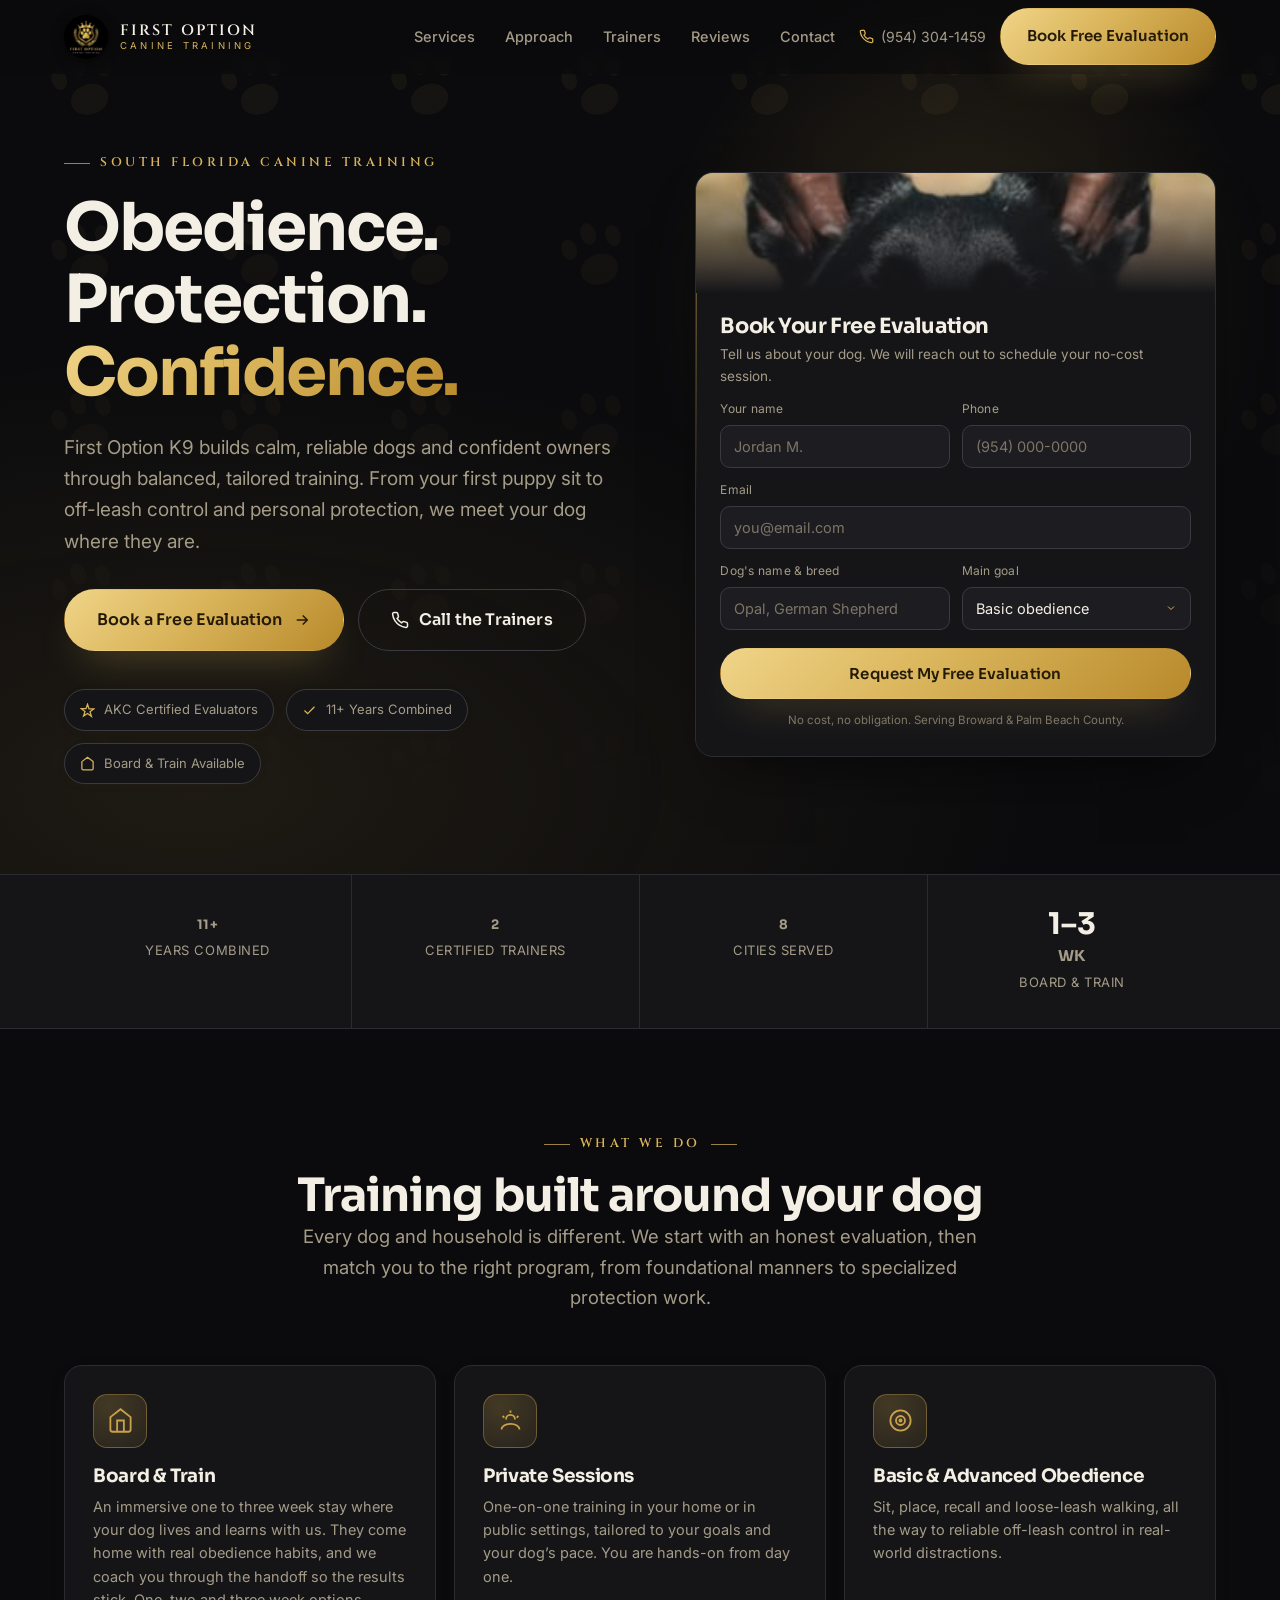
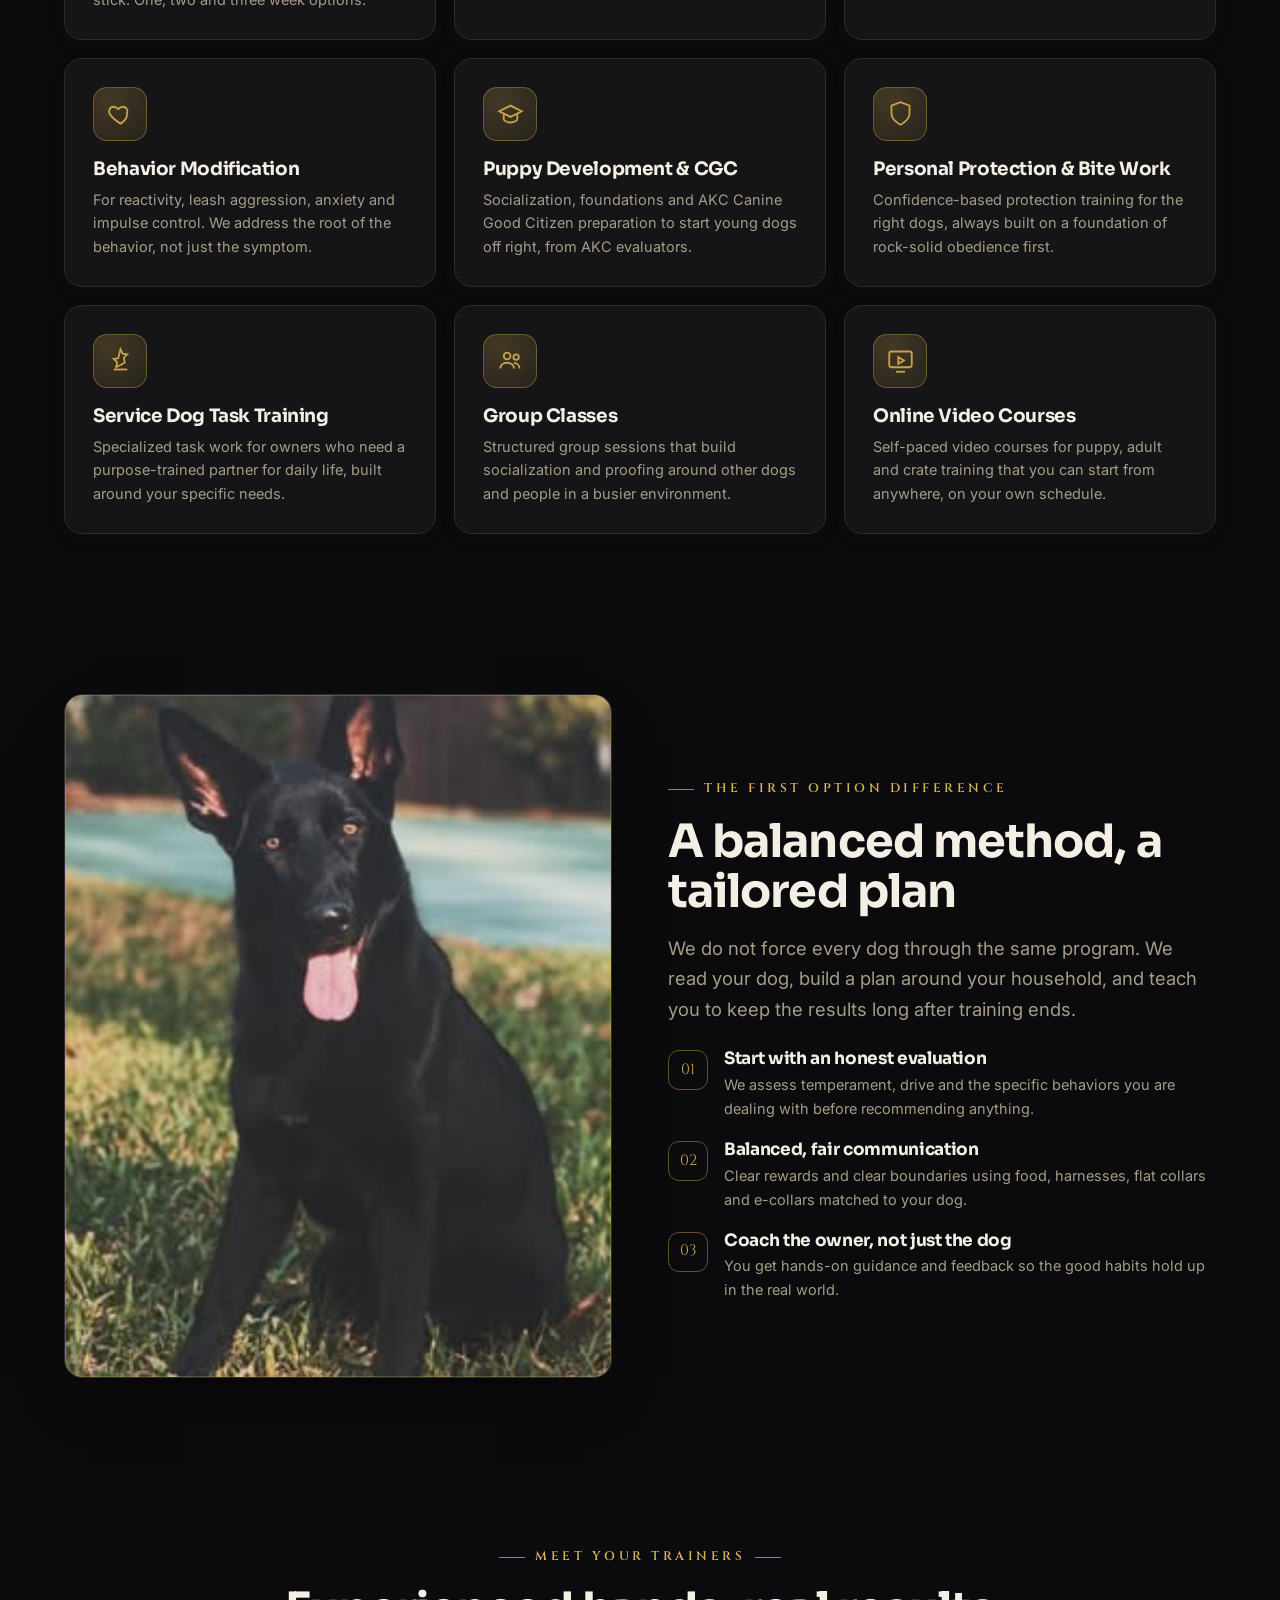
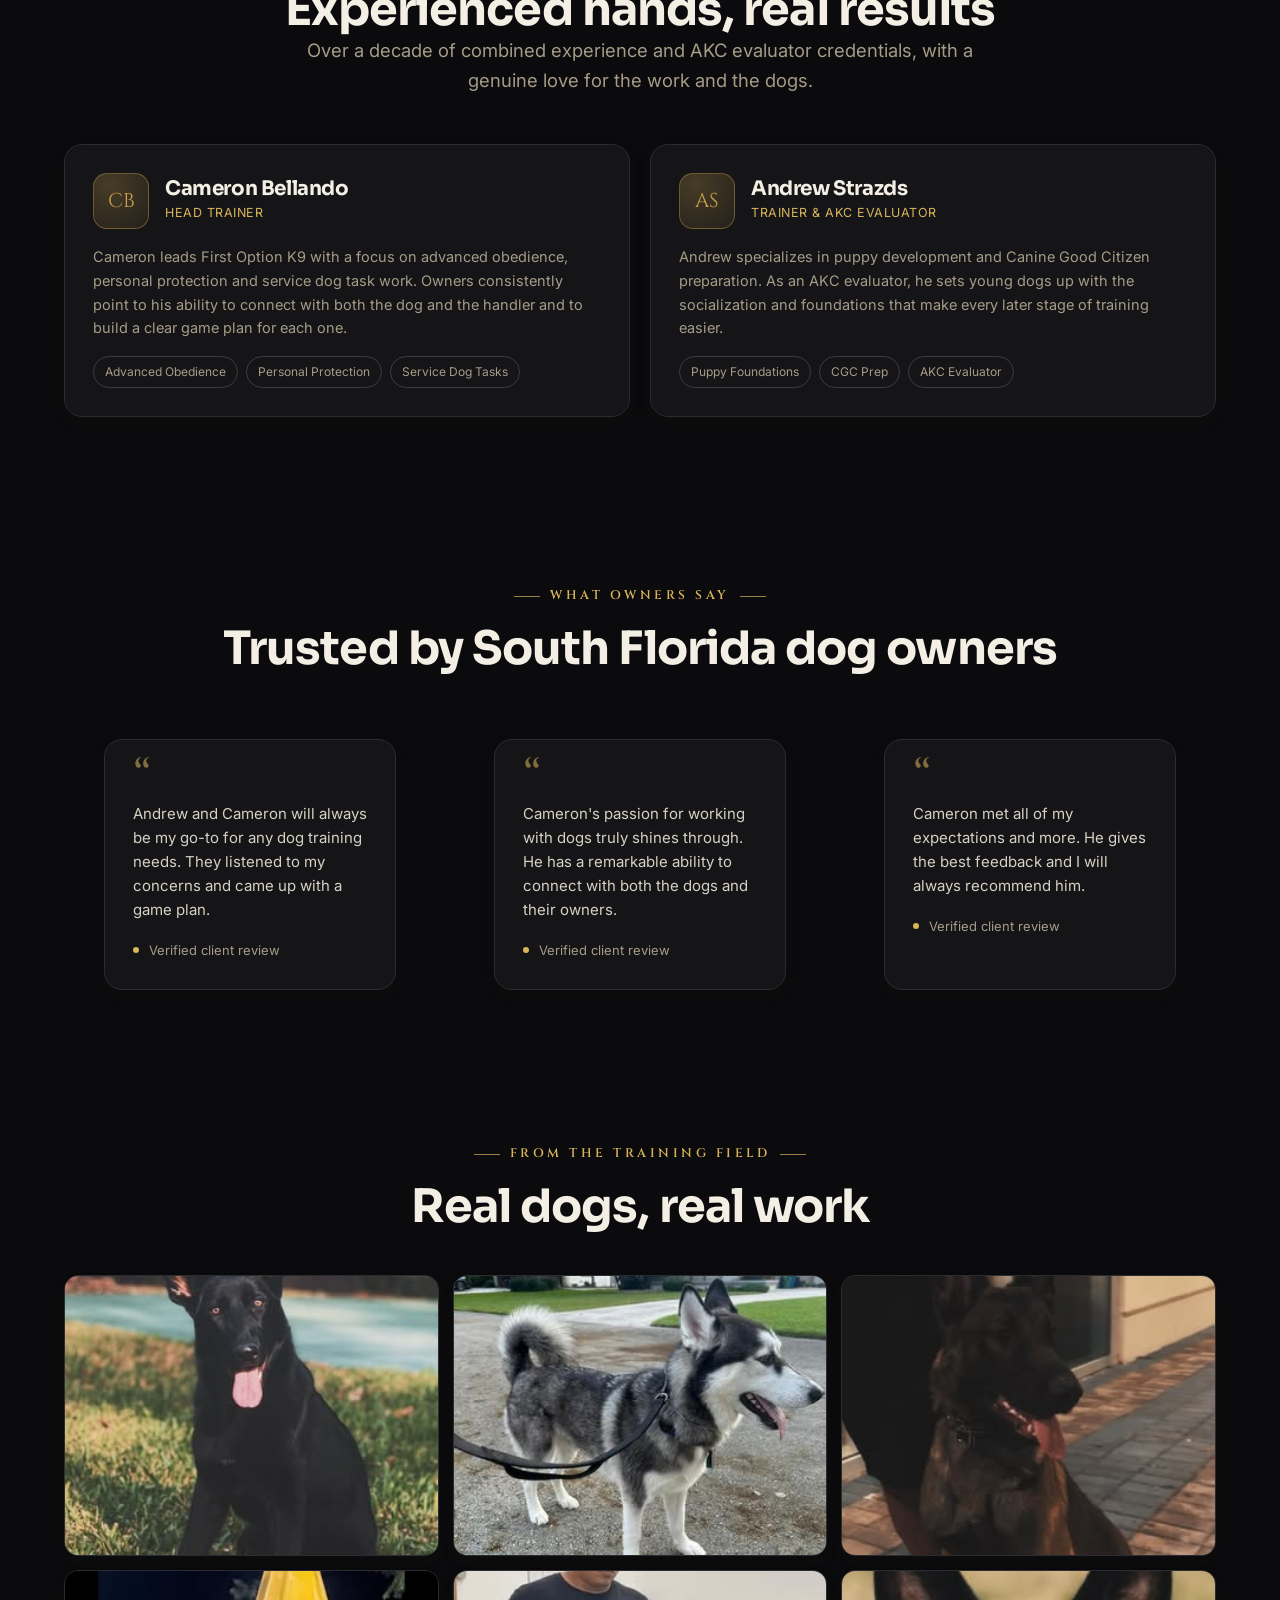
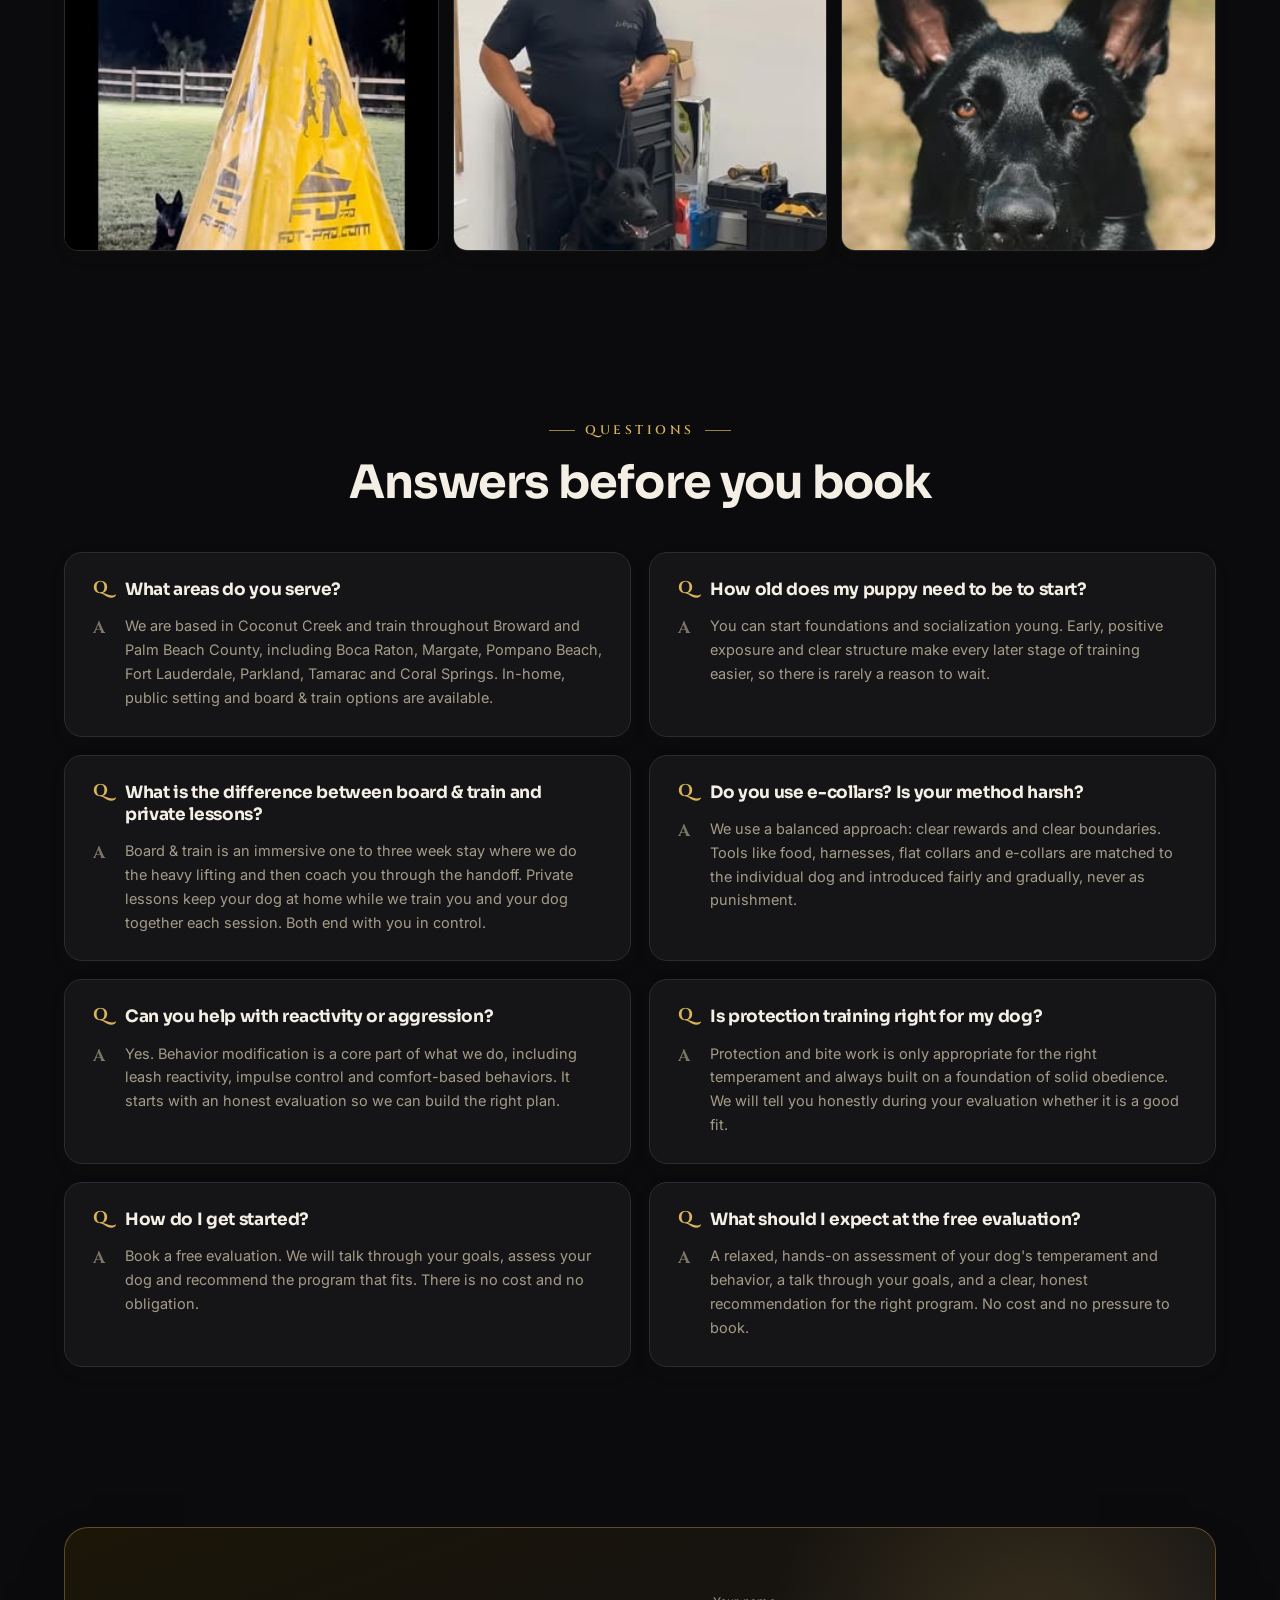
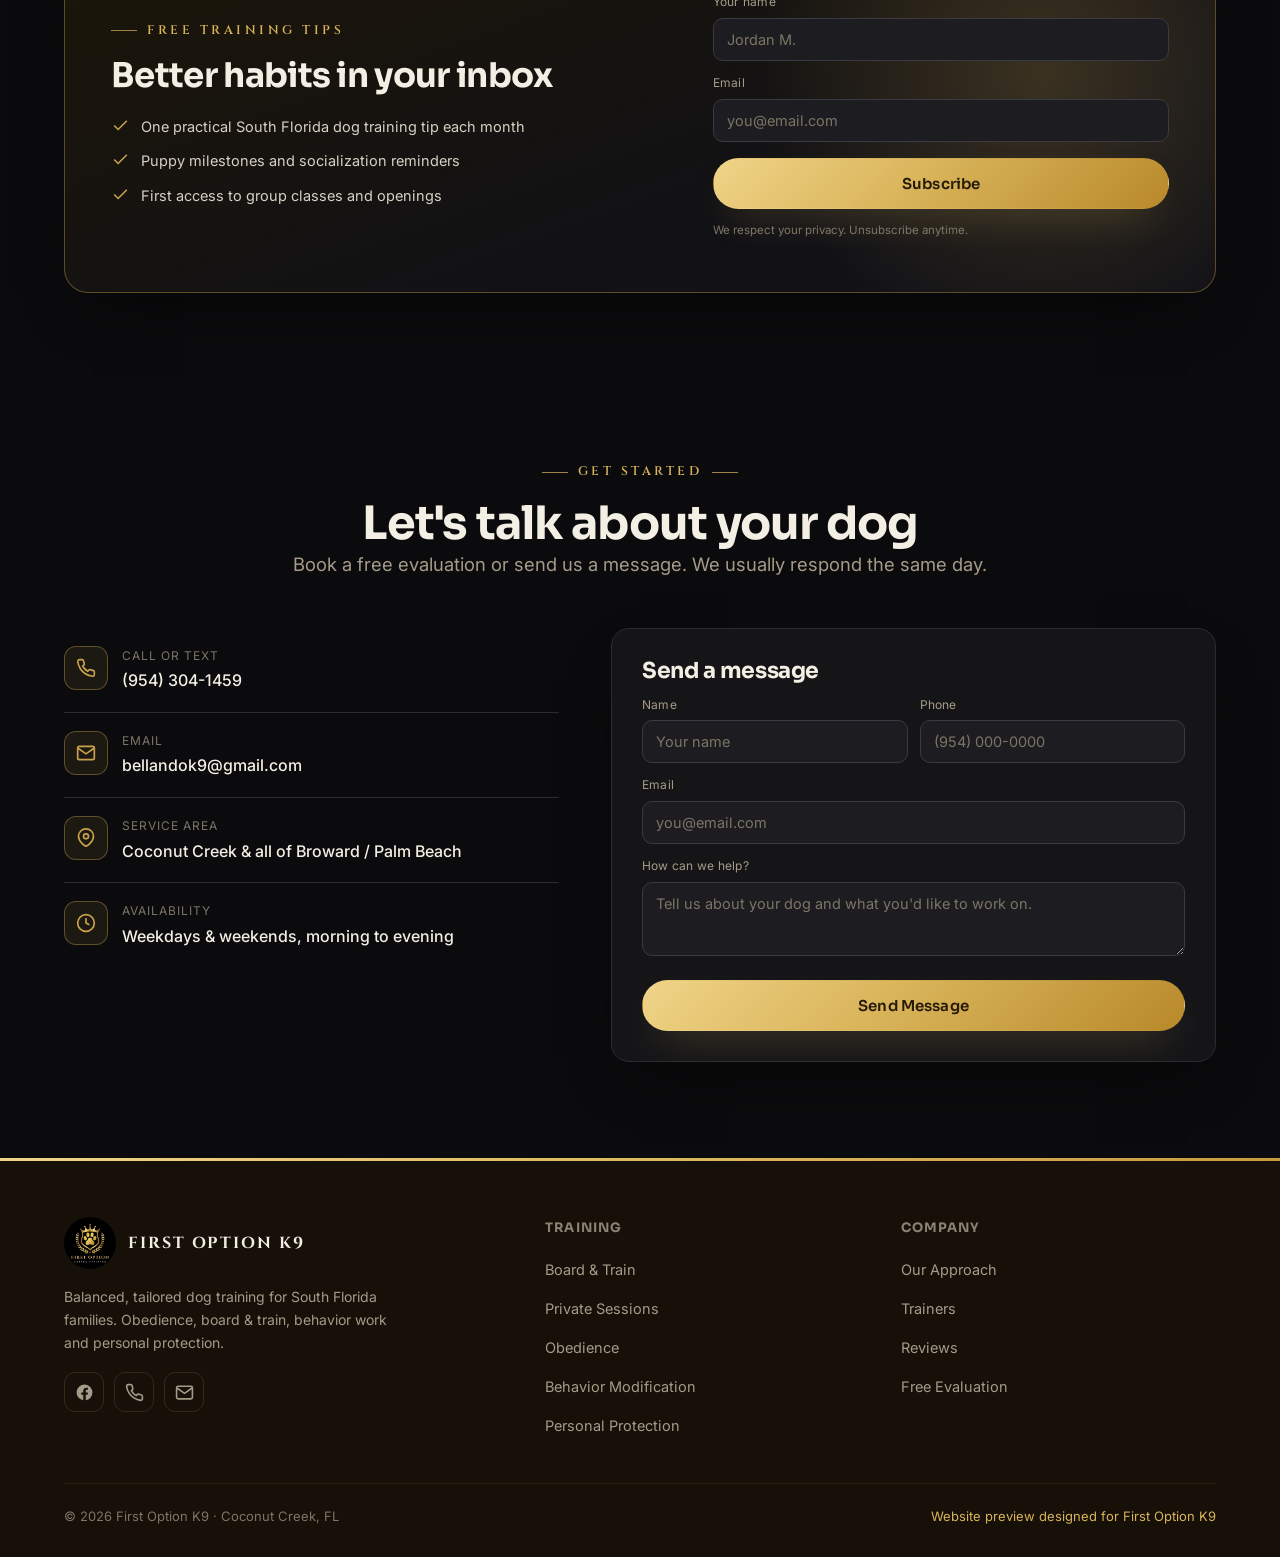
==== index.html @ 51e772f7 "Initial commit" ====
<!doctype html>
<html lang="en">
<head>
<meta charset="utf-8">
<meta name="viewport" content="width=device-width, initial-scale=1">
<meta name="robots" content="noindex, nofollow">
<title>First Option K9 | Dog Training in South Florida | Obedience, Protection & Board & Train</title>
<meta name="description" content="First Option K9 is a South Florida dog training company offering obedience, board & train, puppy development, behavior modification and personal protection. Serving Broward & Palm Beach. Book a free evaluation.">
<link rel="icon" href="images/logo.jpg">
<link rel="apple-touch-icon" href="images/logo.jpg">
<meta property="og:type" content="website">
<meta property="og:title" content="First Option K9 | Your Website, Rebuilt for Growth">
<meta property="og:description" content="A redesign preview for First Option K9: obedience, protection & board & train in South Florida.">
<meta property="og:image" content="https://jamari38442.github.io/preview-f7a147f1/images/logo.jpg">
<meta property="og:url" content="https://jamari38442.github.io/preview-f7a147f1/">
<meta name="twitter:card" content="summary_large_image">
<link rel="preconnect" href="https://fonts.googleapis.com">
<link rel="preconnect" href="https://fonts.gstatic.com" crossorigin>
<link href="https://fonts.googleapis.com/css2?family=Cinzel:wght@500;600;700&family=Sora:wght@400;500;600;700&family=Inter:wght@400;500;600&display=swap" rel="stylesheet">
<link rel="stylesheet" href="styles.css">
</head>
<body>

<!-- ================= NAV ================= -->
<nav class="nav">
  <div class="nav__inner">
    <a href="index.html" class="nav-logo" aria-label="First Option K9 home">
      <img src="images/logo.jpg" alt="First Option K9 logo">
      <span class="wm"><b>FIRST OPTION</b><span>Canine Training</span></span>
    </a>
    <div class="nav-links">
      <a href="#services">Services</a>
      <a href="#approach">Approach</a>
      <a href="#trainers">Trainers</a>
      <a href="#reviews">Reviews</a>
      <a href="#contact">Contact</a>
    </div>
    <div class="nav__cta">
      <a class="nav__phone" href="tel:+19543041459">
        <svg viewBox="0 0 24 24" fill="none" stroke="currentColor" stroke-width="2"><path d="M22 16.92v3a2 2 0 0 1-2.18 2 19.79 19.79 0 0 1-8.63-3.07 19.5 19.5 0 0 1-6-6 19.79 19.79 0 0 1-3.07-8.67A2 2 0 0 1 4.11 2h3a2 2 0 0 1 2 1.72 12.84 12.84 0 0 0 .7 2.81 2 2 0 0 1-.45 2.11L8.09 9.91a16 16 0 0 0 6 6l1.27-1.27a2 2 0 0 1 2.11-.45 12.84 12.84 0 0 0 2.81.7A2 2 0 0 1 22 16.92z"/></svg>
        (954) 304-1459
      </a>
      <a href="free-evaluation.html" class="btn btn--gold">Book Free Evaluation</a>
      <button class="hamburger" aria-label="Menu"><span></span></button>
    </div>
  </div>
</nav>
<div class="mobile-menu">
  <a href="#services">Services</a>
  <a href="#approach">Approach</a>
  <a href="#trainers">Trainers</a>
  <a href="#reviews">Reviews</a>
  <a href="#contact">Contact</a>
  <a href="free-evaluation.html" class="btn btn--gold btn--block">Book Free Evaluation</a>
</div>

<!-- ================= HERO ================= -->
<header class="hero">
  <div class="hero__bg"><div class="paw-field"></div></div>
  <div class="wrap hero__inner">
    <div class="hero__copy reveal">
      <span class="eyebrow">South Florida Canine Training</span>
      <h1>Obedience. Protection.<br><span class="gold-text">Confidence.</span></h1>
      <p class="hero__sub">First Option K9 builds calm, reliable dogs and confident owners through balanced, tailored training. From your first puppy sit to off-leash control and personal protection, we meet your dog where they are.</p>
      <div class="hero__cta">
        <a href="free-evaluation.html" class="btn btn--gold btn--lg">Book a Free Evaluation
          <svg viewBox="0 0 24 24" fill="none" stroke="currentColor" stroke-width="2"><path d="M5 12h14M13 6l6 6-6 6"/></svg>
        </a>
        <a href="tel:+19543041459" class="btn btn--ghost btn--lg">
          <svg viewBox="0 0 24 24" fill="none" stroke="currentColor" stroke-width="2"><path d="M22 16.92v3a2 2 0 0 1-2.18 2 19.79 19.79 0 0 1-8.63-3.07 19.5 19.5 0 0 1-6-6 19.79 19.79 0 0 1-3.07-8.67A2 2 0 0 1 4.11 2h3a2 2 0 0 1 2 1.72 12.84 12.84 0 0 0 .7 2.81 2 2 0 0 1-.45 2.11L8.09 9.91a16 16 0 0 0 6 6l1.27-1.27a2 2 0 0 1 2.11-.45 12.84 12.84 0 0 0 2.81.7A2 2 0 0 1 22 16.92z"/></svg>
          Call the Trainers
        </a>
      </div>
      <div class="hero__trust">
        <span class="chip"><svg viewBox="0 0 24 24" fill="none" stroke="currentColor" stroke-width="2"><path d="M12 2l2.4 7.4H22l-6 4.6 2.3 7.4-6.3-4.6L5.7 21l2.3-7.4-6-4.6h7.6z"/></svg>AKC Certified Evaluators</span>
        <span class="chip"><svg viewBox="0 0 24 24" fill="none" stroke="currentColor" stroke-width="2"><path d="M20 6L9 17l-5-5"/></svg>11+ Years Combined</span>
        <span class="chip"><svg viewBox="0 0 24 24" fill="none" stroke="currentColor" stroke-width="2"><path d="M3 9l9-7 9 7v11a2 2 0 0 1-2 2H5a2 2 0 0 1-2-2z"/></svg>Board &amp; Train Available</span>
      </div>
    </div>

    <div class="hero__form reveal">
      <div class="lead-card" data-formwrap>
        <div class="lead-card__media"><img src="images/dog1.jpg" alt="A trained black German Shepherd with First Option K9"></div>
        <div class="lead-card__body">
          <div class="form-fields">
            <h3>Book Your Free Evaluation</h3>
            <p class="muted-sm">Tell us about your dog. We will reach out to schedule your no-cost session.</p>
            <form data-demo>
              <div class="form-row">
                <div class="field"><label>Your name</label><input type="text" required placeholder="Jordan M."></div>
                <div class="field"><label>Phone</label><input type="tel" required placeholder="(954) 000-0000"></div>
              </div>
              <div class="field"><label>Email</label><input type="email" required placeholder="you@email.com"></div>
              <div class="form-row">
                <div class="field"><label>Dog's name &amp; breed</label><input type="text" placeholder="Opal, German Shepherd"></div>
                <div class="field"><label>Main goal</label>
                  <select>
                    <option>Basic obedience</option>
                    <option>Advanced / off-leash</option>
                    <option>Puppy foundations</option>
                    <option>Behavior &amp; reactivity</option>
                    <option>Board &amp; train</option>
                    <option>Personal protection</option>
                    <option>Service dog tasks</option>
                  </select>
                </div>
              </div>
              <button type="submit" class="btn btn--gold btn--block" style="margin-top:18px">Request My Free Evaluation</button>
              <p class="form-note">No cost, no obligation. Serving Broward &amp; Palm Beach County.</p>
            </form>
          </div>
          <div class="form-success">
            <svg viewBox="0 0 24 24" fill="none" stroke="currentColor" stroke-width="2"><path d="M22 11.08V12a10 10 0 1 1-5.93-9.14"/><path d="M22 4L12 14.01l-3-3"/></svg>
            <h3>Request received</h3>
            <p class="muted-sm">Thanks. A First Option K9 trainer will reach out shortly to set up your free evaluation.</p>
          </div>
        </div>
      </div>
    </div>
  </div>
</header>

<!-- ================= STAT BAR ================= -->
<section class="statbar">
  <div class="wrap"><div class="statbar__grid">
    <div class="stat"><b><span data-count="11" data-suffix="+">11+</span></b><span>Years Combined</span></div>
    <div class="stat"><b><span data-count="2">2</span></b><span>Certified Trainers</span></div>
    <div class="stat"><b><span data-count="8">8</span></b><span>Cities Served</span></div>
    <div class="stat"><b>1&ndash;3<span style="font-size:15px"> wk</span></b><span>Board &amp; Train</span></div>
  </div></div>
</section>

<!-- ================= SERVICES ================= -->
<section class="section" id="services">
  <div class="wrap">
    <div class="center reveal">
      <span class="eyebrow eyebrow--center">What We Do</span>
      <h2 class="h-section">Training built around your dog</h2>
      <p class="lead">Every dog and household is different. We start with an honest evaluation, then match you to the right program, from foundational manners to specialized protection work.</p>
    </div>

    <div class="svc-grid" data-stagger>
      <article class="svc-item">
        <div class="svc-item__ico"><svg viewBox="0 0 24 24" fill="none" stroke="currentColor"><path d="M3 9l9-7 9 7v11a2 2 0 0 1-2 2H5a2 2 0 0 1-2-2z"/><polyline points="9 22 9 12 15 12 15 22"/></svg></div>
        <h3>Board &amp; Train</h3>
        <p>An immersive one to three week stay where your dog lives and learns with us. They come home with real obedience habits, and we coach you through the handoff so the results stick. One, two and three week options.</p>
      </article>

      <article class="svc-item">
        <div class="svc-item__ico"><svg viewBox="0 0 24 24" fill="none" stroke="currentColor"><path d="M16 11a4 4 0 1 0-8 0"/><path d="M12 3v2M5 8l1.5 1.5M19 8l-1.5 1.5"/><path d="M4 20c0-3 3.5-5 8-5s8 2 8 5"/></svg></div>
        <h3>Private Sessions</h3>
        <p>One-on-one training in your home or in public settings, tailored to your goals and your dog’s pace. You are hands-on from day one.</p>
      </article>

      <article class="svc-item">
        <div class="svc-item__ico"><svg viewBox="0 0 24 24" fill="none" stroke="currentColor"><circle cx="12" cy="12" r="9"/><circle cx="12" cy="12" r="4"/><circle cx="12" cy="12" r="1" fill="currentColor"/></svg></div>
        <h3>Basic &amp; Advanced Obedience</h3>
        <p>Sit, place, recall and loose-leash walking, all the way to reliable off-leash control in real-world distractions.</p>
      </article>

      <article class="svc-item">
        <div class="svc-item__ico"><svg viewBox="0 0 24 24" fill="none" stroke="currentColor"><path d="M12 21s-7-4.35-9.5-8.5C.9 9.5 2.5 6 6 6c2 0 3 1 4 2 1-1 2-2 4-2 3.5 0 5.1 3.5 3.5 6.5C19 16.65 12 21 12 21z"/></svg></div>
        <h3>Behavior Modification</h3>
        <p>For reactivity, leash aggression, anxiety and impulse control. We address the root of the behavior, not just the symptom.</p>
      </article>

      <article class="svc-item">
        <div class="svc-item__ico"><svg viewBox="0 0 24 24" fill="none" stroke="currentColor"><path d="M22 10L12 5 2 10l10 5 10-5z"/><path d="M6 12v5c0 1 2.5 3 6 3s6-2 6-3v-5"/></svg></div>
        <h3>Puppy Development &amp; CGC</h3>
        <p>Socialization, foundations and AKC Canine Good Citizen preparation to start young dogs off right, from AKC evaluators.</p>
      </article>

      <article class="svc-item">
        <div class="svc-item__ico"><svg viewBox="0 0 24 24" fill="none" stroke="currentColor"><path d="M12 22s8-4 8-10V5l-8-3-8 3v7c0 6 8 10 8 10z"/></svg></div>
        <h3>Personal Protection &amp; Bite Work</h3>
        <p>Confidence-based protection training for the right dogs, always built on a foundation of rock-solid obedience first.</p>
      </article>

      <article class="svc-item">
        <div class="svc-item__ico"><svg viewBox="0 0 24 24" fill="none" stroke="currentColor"><path d="M12 2l2 4 4 .5-3 3 .8 4.4L12 16l-3.8 1.9L9 13.5l-3-3L10 10z"/><path d="M6 20h12"/></svg></div>
        <h3>Service Dog Task Training</h3>
        <p>Specialized task work for owners who need a purpose-trained partner for daily life, built around your specific needs.</p>
      </article>

      <article class="svc-item">
        <div class="svc-item__ico"><svg viewBox="0 0 24 24" fill="none" stroke="currentColor"><circle cx="9" cy="8" r="3"/><circle cx="17" cy="9" r="2.4"/><path d="M3 19c0-3 2.7-5 6-5s6 2 6 5"/><path d="M15 14.2c2.7.2 5 2 5 4.8"/></svg></div>
        <h3>Group Classes</h3>
        <p>Structured group sessions that build socialization and proofing around other dogs and people in a busier environment.</p>
      </article>

      <article class="svc-item">
        <div class="svc-item__ico"><svg viewBox="0 0 24 24" fill="none" stroke="currentColor"><rect x="2" y="4" width="20" height="14" rx="2"/><path d="M10 9l5 3-5 3V9z"/><path d="M8 22h8"/></svg></div>
        <h3>Online Video Courses</h3>
        <p>Self-paced video courses for puppy, adult and crate training that you can start from anywhere, on your own schedule.</p>
      </article>
    </div>
  </div>
</section>

<!-- ================= APPROACH ================= -->
<section class="section section--tight" id="approach">
  <div class="wrap split">
    <div class="split__media split__media--frame reveal">
      <img src="images/dog5.jpg" alt="A calm, well-trained black German Shepherd sitting on command">
    </div>
    <div class="reveal">
      <span class="eyebrow">The First Option Difference</span>
      <h2 class="h-section">A balanced method, a tailored plan</h2>
      <p class="lead" style="margin-top:16px">We do not force every dog through the same program. We read your dog, build a plan around your household, and teach you to keep the results long after training ends.</p>
      <div class="approach-list">
        <div class="approach-item">
          <div class="n">01</div>
          <div><h4>Start with an honest evaluation</h4><p>We assess temperament, drive and the specific behaviors you are dealing with before recommending anything.</p></div>
        </div>
        <div class="approach-item">
          <div class="n">02</div>
          <div><h4>Balanced, fair communication</h4><p>Clear rewards and clear boundaries using food, harnesses, flat collars and e-collars matched to your dog.</p></div>
        </div>
        <div class="approach-item">
          <div class="n">03</div>
          <div><h4>Coach the owner, not just the dog</h4><p>You get hands-on guidance and feedback so the good habits hold up in the real world.</p></div>
        </div>
      </div>
    </div>
  </div>
</section>

<!-- ================= TRAINERS ================= -->
<section class="section" id="trainers">
  <div class="wrap">
    <div class="center reveal">
      <span class="eyebrow eyebrow--center">Meet Your Trainers</span>
      <h2 class="h-section">Experienced hands, real results</h2>
      <p class="lead">Over a decade of combined experience and AKC evaluator credentials, with a genuine love for the work and the dogs.</p>
    </div>
    <div class="trainers" data-stagger>
      <article class="trainer">
        <div class="trainer__top">
          <div class="trainer__badge">CB</div>
          <div>
            <h3>Cameron Bellando</h3>
            <div class="role">Head Trainer</div>
          </div>
        </div>
        <p>Cameron leads First Option K9 with a focus on advanced obedience, personal protection and service dog task work. Owners consistently point to his ability to connect with both the dog and the handler and to build a clear game plan for each one.</p>
        <div class="trainer__tags">
          <span class="tag">Advanced Obedience</span>
          <span class="tag">Personal Protection</span>
          <span class="tag">Service Dog Tasks</span>
        </div>
      </article>
      <article class="trainer">
        <div class="trainer__top">
          <div class="trainer__badge">AS</div>
          <div>
            <h3>Andrew Strazds</h3>
            <div class="role">Trainer &amp; AKC Evaluator</div>
          </div>
        </div>
        <p>Andrew specializes in puppy development and Canine Good Citizen preparation. As an AKC evaluator, he sets young dogs up with the socialization and foundations that make every later stage of training easier.</p>
        <div class="trainer__tags">
          <span class="tag">Puppy Foundations</span>
          <span class="tag">CGC Prep</span>
          <span class="tag">AKC Evaluator</span>
        </div>
      </article>
    </div>
  </div>
</section>

<!-- ================= REVIEWS ================= -->
<section class="section section--tight" id="reviews">
  <div class="wrap">
    <div class="center reveal">
      <span class="eyebrow eyebrow--center">What Owners Say</span>
      <h2 class="h-section">Trusted by South Florida dog owners</h2>
    </div>
    <div class="quotes" data-stagger>
      <figure class="quote">
        <div class="mark">&ldquo;</div>
        <p>Andrew and Cameron will always be my go-to for any dog training needs. They listened to my concerns and came up with a game plan.</p>
        <figcaption class="who"><span class="dot"></span> Verified client review</figcaption>
      </figure>
      <figure class="quote">
        <div class="mark">&ldquo;</div>
        <p>Cameron's passion for working with dogs truly shines through. He has a remarkable ability to connect with both the dogs and their owners.</p>
        <figcaption class="who"><span class="dot"></span> Verified client review</figcaption>
      </figure>
      <figure class="quote">
        <div class="mark">&ldquo;</div>
        <p>Cameron met all of my expectations and more. He gives the best feedback and I will always recommend him.</p>
        <figcaption class="who"><span class="dot"></span> Verified client review</figcaption>
      </figure>
    </div>
  </div>
</section>

<!-- ================= GALLERY ================= -->
<section class="section section--tight">
  <div class="wrap">
    <div class="center reveal">
      <span class="eyebrow eyebrow--center">From the Training Field</span>
      <h2 class="h-section">Real dogs, real work</h2>
    </div>
    <div class="gallery" data-stagger>
      <figure><img src="images/dog5.jpg" alt="Trained black German Shepherd sitting on command"></figure>
      <figure><img src="images/dog6.jpg" alt="Husky learning loose-leash walking"></figure>
      <figure><img src="images/dog7.jpg" alt="Dutch Shepherd staying calm in a public setting"></figure>
      <figure><img src="images/dog2.jpg" alt="Protection and decoy work at night"></figure>
      <figure><img src="images/dog3.jpg" alt="Hands-on coaching with a First Option K9 trainer"></figure>
      <figure><img src="images/dog1.jpg" alt="Portrait of a focused black German Shepherd"></figure>
    </div>
  </div>
</section>

<!-- ================= FAQ ================= -->
<section class="section" id="faq">
  <div class="wrap">
    <div class="center reveal">
      <span class="eyebrow eyebrow--center">Questions</span>
      <h2 class="h-section">Answers before you book</h2>
    </div>
    <div class="faq-grid" data-stagger>
      <div class="faq-card">
        <h3 class="faq-card__q">What areas do you serve?</h3>
        <p class="faq-card__a">We are based in Coconut Creek and train throughout Broward and Palm Beach County, including Boca Raton, Margate, Pompano Beach, Fort Lauderdale, Parkland, Tamarac and Coral Springs. In-home, public setting and board &amp; train options are available.</p>
      </div>
      <div class="faq-card">
        <h3 class="faq-card__q">How old does my puppy need to be to start?</h3>
        <p class="faq-card__a">You can start foundations and socialization young. Early, positive exposure and clear structure make every later stage of training easier, so there is rarely a reason to wait.</p>
      </div>
      <div class="faq-card">
        <h3 class="faq-card__q">What is the difference between board &amp; train and private lessons?</h3>
        <p class="faq-card__a">Board &amp; train is an immersive one to three week stay where we do the heavy lifting and then coach you through the handoff. Private lessons keep your dog at home while we train you and your dog together each session. Both end with you in control.</p>
      </div>
      <div class="faq-card">
        <h3 class="faq-card__q">Do you use e-collars? Is your method harsh?</h3>
        <p class="faq-card__a">We use a balanced approach: clear rewards and clear boundaries. Tools like food, harnesses, flat collars and e-collars are matched to the individual dog and introduced fairly and gradually, never as punishment.</p>
      </div>
      <div class="faq-card">
        <h3 class="faq-card__q">Can you help with reactivity or aggression?</h3>
        <p class="faq-card__a">Yes. Behavior modification is a core part of what we do, including leash reactivity, impulse control and comfort-based behaviors. It starts with an honest evaluation so we can build the right plan.</p>
      </div>
      <div class="faq-card">
        <h3 class="faq-card__q">Is protection training right for my dog?</h3>
        <p class="faq-card__a">Protection and bite work is only appropriate for the right temperament and always built on a foundation of solid obedience. We will tell you honestly during your evaluation whether it is a good fit.</p>
      </div>
      <div class="faq-card">
        <h3 class="faq-card__q">How do I get started?</h3>
        <p class="faq-card__a">Book a free evaluation. We will talk through your goals, assess your dog and recommend the program that fits. There is no cost and no obligation.</p>
      </div>
      <div class="faq-card">
        <h3 class="faq-card__q">What should I expect at the free evaluation?</h3>
        <p class="faq-card__a">A relaxed, hands-on assessment of your dog's temperament and behavior, a talk through your goals, and a clear, honest recommendation for the right program. No cost and no pressure to book.</p>
      </div>
    </div>
  </div>
</section>

<!-- ================= NEWSLETTER ================= -->
<section class="section section--tight">
  <div class="wrap">
    <div class="newsletter reveal" data-formwrap>
      <div class="newsletter__grid">
        <div class="form-fields">
          <span class="eyebrow">Free Training Tips</span>
          <h2 class="h-section" style="font-size:clamp(26px,3.4vw,34px)">Better habits in your inbox</h2>
          <ul>
            <li><svg viewBox="0 0 24 24" fill="none" stroke="currentColor" stroke-width="2"><path d="M20 6L9 17l-5-5"/></svg> One practical South Florida dog training tip each month</li>
            <li><svg viewBox="0 0 24 24" fill="none" stroke="currentColor" stroke-width="2"><path d="M20 6L9 17l-5-5"/></svg> Puppy milestones and socialization reminders</li>
            <li><svg viewBox="0 0 24 24" fill="none" stroke="currentColor" stroke-width="2"><path d="M20 6L9 17l-5-5"/></svg> First access to group classes and openings</li>
          </ul>
        </div>
        <div>
          <form data-demo>
            <div class="field"><label>Your name</label><input type="text" required placeholder="Jordan M."></div>
            <div class="field"><label>Email</label><input type="email" required placeholder="you@email.com"></div>
            <button type="submit" class="btn btn--gold btn--block" style="margin-top:16px">Subscribe</button>
            <p class="mini-note">We respect your privacy. Unsubscribe anytime.</p>
          </form>
        </div>
        <div class="form-success" style="grid-column:1/-1">
          <svg viewBox="0 0 24 24" fill="none" stroke="currentColor" stroke-width="2"><path d="M22 11.08V12a10 10 0 1 1-5.93-9.14"/><path d="M22 4L12 14.01l-3-3"/></svg>
          <h3>You're in</h3>
          <p class="muted-sm">Thanks for subscribing. Watch your inbox for your first training tip.</p>
        </div>
      </div>
    </div>
  </div>
</section>

<!-- ================= CONTACT ================= -->
<section class="section" id="contact">
  <div class="wrap">
    <div class="center reveal">
      <span class="eyebrow eyebrow--center">Get Started</span>
      <h2 class="h-section">Let's talk about your dog</h2>
      <p class="lead">Book a free evaluation or send us a message. We usually respond the same day.</p>
    </div>
    <div class="contact" style="margin-top:48px">
      <div class="contact__info reveal">
        <div class="row">
          <div class="ico"><svg viewBox="0 0 24 24" fill="none" stroke="currentColor" stroke-width="2"><path d="M22 16.92v3a2 2 0 0 1-2.18 2 19.79 19.79 0 0 1-8.63-3.07 19.5 19.5 0 0 1-6-6 19.79 19.79 0 0 1-3.07-8.67A2 2 0 0 1 4.11 2h3a2 2 0 0 1 2 1.72 12.84 12.84 0 0 0 .7 2.81 2 2 0 0 1-.45 2.11L8.09 9.91a16 16 0 0 0 6 6l1.27-1.27a2 2 0 0 1 2.11-.45 12.84 12.84 0 0 0 2.81.7A2 2 0 0 1 22 16.92z"/></svg></div>
          <div><div class="lbl">Call or text</div><div class="val"><a href="tel:+19543041459">(954) 304-1459</a></div></div>
        </div>
        <div class="row">
          <div class="ico"><svg viewBox="0 0 24 24" fill="none" stroke="currentColor" stroke-width="2"><rect x="2" y="4" width="20" height="16" rx="2"/><path d="M22 6l-10 7L2 6"/></svg></div>
          <div><div class="lbl">Email</div><div class="val"><a href="mailto:bellandok9@gmail.com">bellandok9@gmail.com</a></div></div>
        </div>
        <div class="row">
          <div class="ico"><svg viewBox="0 0 24 24" fill="none" stroke="currentColor" stroke-width="2"><path d="M21 10c0 7-9 12-9 12s-9-5-9-12a9 9 0 0 1 18 0z"/><circle cx="12" cy="10" r="3"/></svg></div>
          <div><div class="lbl">Service area</div><div class="val">Coconut Creek &amp; all of Broward / Palm Beach</div></div>
        </div>
        <div class="row">
          <div class="ico"><svg viewBox="0 0 24 24" fill="none" stroke="currentColor" stroke-width="2"><circle cx="12" cy="12" r="10"/><path d="M12 6v6l4 2"/></svg></div>
          <div><div class="lbl">Availability</div><div class="val">Weekdays &amp; weekends, morning to evening</div></div>
        </div>
      </div>

      <div class="contact-form reveal" data-formwrap>
        <div class="form-fields">
          <h3 style="font-size:22px">Send a message</h3>
          <form data-demo>
            <div class="form-row">
              <div class="field"><label>Name</label><input type="text" required placeholder="Your name"></div>
              <div class="field"><label>Phone</label><input type="tel" placeholder="(954) 000-0000"></div>
            </div>
            <div class="field"><label>Email</label><input type="email" required placeholder="you@email.com"></div>
            <div class="field"><label>How can we help?</label><textarea placeholder="Tell us about your dog and what you'd like to work on."></textarea></div>
            <button type="submit" class="btn btn--gold btn--block" style="margin-top:16px">Send Message</button>
          </form>
        </div>
        <div class="form-success">
          <svg viewBox="0 0 24 24" fill="none" stroke="currentColor" stroke-width="2"><path d="M22 11.08V12a10 10 0 1 1-5.93-9.14"/><path d="M22 4L12 14.01l-3-3"/></svg>
          <h3>Message sent</h3>
          <p class="muted-sm">Thanks for reaching out. We'll get back to you shortly.</p>
        </div>
      </div>
    </div>
  </div>
</section>

<!-- ================= FOOTER ================= -->
<footer class="footer">
  <div class="wrap">
    <div class="footer__grid">
      <div>
        <div class="footer-logo"><img src="images/logo.jpg" alt="First Option K9 logo"><b>FIRST OPTION K9</b></div>
        <p>Balanced, tailored dog training for South Florida families. Obedience, board &amp; train, behavior work and personal protection.</p>
        <div class="socials">
          <a href="https://www.facebook.com/bellandok9" target="_blank" rel="noopener" aria-label="Facebook">
            <svg viewBox="0 0 24 24" fill="currentColor"><path d="M22 12a10 10 0 1 0-11.56 9.88v-6.99H7.9V12h2.54V9.8c0-2.5 1.49-3.89 3.78-3.89 1.09 0 2.24.2 2.24.2v2.46h-1.26c-1.24 0-1.63.77-1.63 1.56V12h2.78l-.44 2.89h-2.34v6.99A10 10 0 0 0 22 12z"/></svg>
          </a>
          <a href="tel:+19543041459" aria-label="Call">
            <svg viewBox="0 0 24 24" fill="none" stroke="currentColor" stroke-width="2"><path d="M22 16.92v3a2 2 0 0 1-2.18 2 19.79 19.79 0 0 1-8.63-3.07 19.5 19.5 0 0 1-6-6 19.79 19.79 0 0 1-3.07-8.67A2 2 0 0 1 4.11 2h3a2 2 0 0 1 2 1.72 12.84 12.84 0 0 0 .7 2.81 2 2 0 0 1-.45 2.11L8.09 9.91a16 16 0 0 0 6 6l1.27-1.27a2 2 0 0 1 2.11-.45 12.84 12.84 0 0 0 2.81.7A2 2 0 0 1 22 16.92z"/></svg>
          </a>
          <a href="mailto:bellandok9@gmail.com" aria-label="Email">
            <svg viewBox="0 0 24 24" fill="none" stroke="currentColor" stroke-width="2"><rect x="2" y="4" width="20" height="16" rx="2"/><path d="M22 6l-10 7L2 6"/></svg>
          </a>
        </div>
      </div>
      <div>
        <h5>Training</h5>
        <ul>
          <li><a href="#services">Board &amp; Train</a></li>
          <li><a href="#services">Private Sessions</a></li>
          <li><a href="#services">Obedience</a></li>
          <li><a href="#services">Behavior Modification</a></li>
          <li><a href="#services">Personal Protection</a></li>
        </ul>
      </div>
      <div>
        <h5>Company</h5>
        <ul>
          <li><a href="#approach">Our Approach</a></li>
          <li><a href="#trainers">Trainers</a></li>
          <li><a href="#reviews">Reviews</a></li>
          <li><a href="free-evaluation.html">Free Evaluation</a></li>
        </ul>
      </div>
    </div>
    <div class="footer__bottom">
      <span>&copy; <span data-year>2026</span> First Option K9 &middot; Coconut Creek, FL</span>
      <span class="demo-note">Website preview designed for First Option K9</span>
    </div>
  </div>
</footer>

<script src="script.js"></script>
</body>
</html>
---- styles.css ----
/* ============================================================
   First Option K9 — mockup redesign (LIGHT theme)
   Warm ivory + black + metallic gold
   ============================================================ */

:root{
  --bg:#0b0b0d;          /* page near-black */
  --bg-2:#101013;        /* raised band */
  --surface:#151518;     /* cards */
  --surface-2:#1c1c21;
  --line:#2b2b32;
  --line-2:#3a3a42;
  --ink:#f4efe4;         /* warm off-white */
  --ink-soft:#d7d1c4;
  --muted:#a59c88;
  --muted-2:#7c7566;
  --gold:#d9b45a;        /* bright gold on black */
  --gold-2:#e8c877;
  --gold-deep:#c9a24b;
  --gold-grad:linear-gradient(135deg,#f0d488 0%,#d9b45a 45%,#b8892b 100%);
  --shadow:0 26px 60px -28px rgba(0,0,0,.75);
  --shadow-gold:0 18px 42px -18px rgba(217,180,90,.42);
  --radius:18px;
  --radius-sm:12px;
  --maxw:1200px;
  --ease-out:cubic-bezier(0.23,1,0.32,1);
  --ease-inout:cubic-bezier(0.77,0,0.175,1);
  --nav-h:74px;
}

*{box-sizing:border-box}
html{scroll-behavior:smooth}
body{
  margin:0;
  background:var(--bg);
  color:var(--ink);
  font-family:"Inter",system-ui,-apple-system,Segoe UI,Roboto,sans-serif;
  font-size:17px;
  line-height:1.65;
  -webkit-font-smoothing:antialiased;
  overflow-x:hidden;
}
img{max-width:100%;display:block}
a{color:inherit;text-decoration:none}
h1,h2,h3,h4{font-family:"Sora",system-ui,sans-serif;font-weight:700;line-height:1.1;letter-spacing:-.02em;margin:0}
p{margin:0}

.wrap{max-width:var(--maxw);margin:0 auto;padding:0 24px}
.section{padding:96px 0;position:relative}
.section--tight{padding:64px 0}
.section--alt{background:var(--bg-2)}

/* ---------- shared type helpers ---------- */
.eyebrow{
  font-family:"Cinzel",serif;font-weight:600;letter-spacing:.28em;text-transform:uppercase;
  font-size:12.5px;color:var(--gold);display:inline-flex;align-items:center;gap:10px;
}
.eyebrow::before{content:"";width:26px;height:1px;background:var(--gold);opacity:.7}
.eyebrow--center::after{content:"";width:26px;height:1px;background:var(--gold);opacity:.7}
.eyebrow--center{justify-content:center}

.h-section{font-size:clamp(29px,4.4vw,46px);margin:16px 0 0;color:var(--ink)}
.lead{color:var(--muted);font-size:clamp(16px,1.6vw,18.5px);max-width:60ch}
.center{text-align:center}
.center .lead{margin-left:auto;margin-right:auto}
.gold-text{background:var(--gold-grad);-webkit-background-clip:text;background-clip:text;color:transparent}

.rule-gold{height:1px;width:100%;background:linear-gradient(90deg,transparent,var(--gold-deep),transparent);opacity:.5}

/* ---------- buttons ---------- */
.btn{
  --pad:15px 26px;display:inline-flex;align-items:center;justify-content:center;gap:10px;padding:var(--pad);
  border-radius:999px;font-family:"Sora",sans-serif;font-weight:600;font-size:15px;letter-spacing:.01em;
  cursor:pointer;border:1px solid transparent;
  transition:transform .18s var(--ease-out),box-shadow .25s var(--ease-out),background .25s,color .25s,border-color .25s;
  will-change:transform;
}
.btn svg{width:18px;height:18px}
.btn--gold{background:var(--gold-grad);color:#241a06;box-shadow:var(--shadow-gold)}
.btn--gold:hover{box-shadow:0 22px 50px -16px rgba(201,162,75,.6)}
.btn--ghost{background:transparent;color:var(--ink);border-color:var(--line-2)}
.btn--ghost:hover{border-color:var(--gold);color:var(--gold-deep)}
.btn--block{width:100%}
.btn--lg{--pad:17px 32px;font-size:16px}
.btn:active{transform:scale(.97)}

/* ============================================================
   NAV
   ============================================================ */
.nav{
  position:fixed;top:0;left:0;right:0;z-index:60;height:var(--nav-h);display:flex;align-items:center;
  background:rgba(11,11,13,.6);backdrop-filter:blur(14px);-webkit-backdrop-filter:blur(14px);
  border-bottom:1px solid transparent;transition:background .3s,border-color .3s,height .3s;
}
.nav.scrolled{background:rgba(11,11,13,.9);border-bottom-color:var(--line);height:64px}
.nav__inner{max-width:var(--maxw);margin:0 auto;padding:0 24px;width:100%;display:flex;align-items:center;gap:24px}
.nav-logo{display:flex;align-items:center;gap:12px;margin-right:auto}
.nav-logo img{height:44px;width:44px;border-radius:50%;transition:height .3s;box-shadow:0 2px 12px rgba(0,0,0,.55)}
.nav.scrolled .nav-logo img{height:38px;width:38px}
.nav-logo .wm{display:flex;flex-direction:column;line-height:1}
.nav-logo .wm b{font-family:"Cinzel",serif;font-weight:600;font-size:15px;letter-spacing:.14em;color:var(--ink)}
.nav-logo .wm span{font-size:9.5px;letter-spacing:.34em;color:var(--gold);text-transform:uppercase;margin-top:3px}
.nav-links{display:flex;align-items:center;gap:30px}
.nav-links a{font-size:14.5px;color:var(--muted);font-weight:500;position:relative;transition:color .2s}
.nav-links a::after{content:"";position:absolute;left:0;bottom:-6px;height:1.5px;width:0;background:var(--gold);transition:width .28s var(--ease-out)}
.nav-links a:hover{color:var(--ink)}
.nav-links a:hover::after{width:100%}
.nav__cta{display:flex;align-items:center;gap:14px}
.nav__phone{font-size:14px;color:var(--muted);display:flex;align-items:center;gap:7px;white-space:nowrap}
.nav__phone svg{width:15px;height:15px;color:var(--gold)}
.hamburger{display:none;width:44px;height:44px;border:1px solid var(--line-2);border-radius:12px;background:transparent;cursor:pointer;padding:0;align-items:center;justify-content:center}
.hamburger span{display:block;width:20px;height:2px;background:var(--ink);position:relative;transition:transform .3s var(--ease-out),opacity .2s}
.hamburger span::before,.hamburger span::after{content:"";position:absolute;left:0;width:20px;height:2px;background:var(--ink);transition:transform .3s var(--ease-out),top .3s}
.hamburger span::before{top:-6px}
.hamburger span::after{top:6px}
.nav-open .hamburger span{background:transparent}
.nav-open .hamburger span::before{top:0;transform:rotate(45deg)}
.nav-open .hamburger span::after{top:0;transform:rotate(-45deg)}

.mobile-menu{
  position:fixed;inset:var(--nav-h) 0 auto 0;z-index:55;background:rgba(11,11,13,.98);
  backdrop-filter:blur(18px);border-bottom:1px solid var(--line);padding:8px 24px 26px;
  transform:translateY(-12px);opacity:0;pointer-events:none;
  transition:transform .32s var(--ease-out),opacity .28s var(--ease-out);
}
.nav-open .mobile-menu{transform:translateY(0);opacity:1;pointer-events:auto}
.mobile-menu a:not(.btn){display:block;padding:15px 4px;border-bottom:1px solid var(--line);color:var(--ink);font-size:17px;font-family:"Sora",sans-serif}
.mobile-menu .btn{margin-top:20px}

/* ============================================================
   HERO
   ============================================================ */
.hero{position:relative;padding-top:calc(var(--nav-h) + 70px);padding-bottom:90px;overflow:hidden}
.hero__bg{position:absolute;inset:0;z-index:0}
.hero__bg::before{content:"";position:absolute;top:-20%;right:-10%;width:70%;height:110%;
  background:radial-gradient(closest-side,rgba(201,162,75,.22),transparent 70%);filter:blur(8px)}
.hero__bg::after{content:"";position:absolute;inset:0;
  background:radial-gradient(120% 90% at 15% 90%,rgba(201,162,75,.10),transparent 55%),linear-gradient(180deg,transparent,var(--bg) 94%)}
.paw-field{position:absolute;inset:0;opacity:.06;background-repeat:repeat;background-size:170px;
  background-image:url("data:image/svg+xml,%3Csvg xmlns='http://www.w3.org/2000/svg' width='170' height='170' viewBox='0 0 170 170'%3E%3Cg fill='%23d9b45a' transform='rotate(-18 85 85)'%3E%3Cellipse cx='85' cy='100' rx='19' ry='15'/%3E%3Cellipse cx='62' cy='72' rx='7.5' ry='10.5'/%3E%3Cellipse cx='85' cy='63' rx='7.5' ry='11'/%3E%3Cellipse cx='108' cy='72' rx='7.5' ry='10.5'/%3E%3C/g%3E%3C/svg%3E")}
.hero__inner{position:relative;z-index:2;display:grid;grid-template-columns:1.05fr .95fr;gap:56px;align-items:center}
.hero h1{font-size:clamp(38px,6vw,66px);margin:18px 0 0;letter-spacing:-.03em;color:var(--ink)}
.hero h1 .gold-text{display:inline-block}
.hero__sub{margin-top:22px;font-size:clamp(16px,1.7vw,19px);color:var(--muted);max-width:46ch}
.hero__cta{margin-top:32px;display:flex;flex-wrap:wrap;gap:14px}
.hero__trust{margin-top:38px;display:flex;flex-wrap:wrap;gap:12px}
.chip{display:inline-flex;align-items:center;gap:9px;padding:9px 15px;border-radius:999px;
  border:1px solid var(--line-2);background:var(--surface);font-size:13px;color:var(--muted);box-shadow:0 2px 8px rgba(70,52,16,.05)}
.chip svg{width:15px;height:15px;color:var(--gold)}

.lead-card{position:relative;background:var(--surface);border:1px solid var(--line);border-radius:var(--radius);overflow:hidden;box-shadow:var(--shadow)}
.lead-card::before{content:"";position:absolute;inset:0;border-radius:var(--radius);padding:1px;
  background:linear-gradient(160deg,rgba(201,162,75,.7),transparent 42%);
  -webkit-mask:linear-gradient(#000 0 0) content-box,linear-gradient(#000 0 0);
  -webkit-mask-composite:xor;mask-composite:exclude;pointer-events:none}
.lead-card__media{height:120px;position:relative;overflow:hidden}
.lead-card__media img{width:100%;height:100%;object-fit:cover;object-position:50% 32%}
.lead-card__media::after{content:"";position:absolute;inset:0;background:linear-gradient(180deg,rgba(255,255,255,0),var(--surface))}
.lead-card__body{padding:22px 24px 26px}
.lead-card h3{font-size:21px;color:var(--ink)}
.lead-card .muted-sm{color:var(--muted);font-size:13.5px;margin-top:5px}
.form-row{display:flex;gap:12px}
.field{margin-top:12px;flex:1}
.field label{display:block;font-size:12px;color:var(--muted);margin-bottom:6px;letter-spacing:.02em}
.field input,.field select,.field textarea{
  width:100%;background:var(--surface-2);border:1px solid var(--line-2);border-radius:10px;color:var(--ink);
  padding:12px 13px;font-family:inherit;font-size:14.5px;transition:border-color .2s,box-shadow .2s,background .2s}
.field input::placeholder,.field textarea::placeholder{color:var(--muted-2)}
.field textarea{resize:vertical;min-height:74px}
.field input:focus,.field select:focus,.field textarea:focus{outline:none;background:#1f1f25;border-color:var(--gold);box-shadow:0 0 0 3px rgba(201,162,75,.18)}
.field select{appearance:none;background-image:url("data:image/svg+xml,%3Csvg xmlns='http://www.w3.org/2000/svg' width='12' height='12' viewBox='0 0 24 24' fill='none' stroke='%23d9b45a' stroke-width='2'%3E%3Cpolyline points='6 9 12 15 18 9'/%3E%3C/svg%3E");background-repeat:no-repeat;background-position:right 13px center}
.form-note{font-size:11.5px;color:var(--muted-2);margin-top:12px;text-align:center}
.form-success{display:none;text-align:center;padding:26px 10px}
.form-success svg{width:52px;height:52px;color:var(--gold);margin:0 auto 14px}
.is-sent .form-success{display:block}
.is-sent .form-fields{display:none}

/* ============================================================
   STAT BAR
   ============================================================ */
.statbar{border-top:1px solid var(--line);border-bottom:1px solid var(--line);background:var(--surface)}
.statbar__grid{display:grid;grid-template-columns:repeat(4,1fr)}
.stat{padding:34px 26px;text-align:center;border-right:1px solid var(--line)}
.stat:last-child{border-right:none}
.stat b{font-family:"Sora",sans-serif;font-size:30px;display:block;line-height:1;color:var(--ink)}
.stat span{display:block;margin-top:9px;color:var(--muted);font-size:13px;letter-spacing:.04em;text-transform:uppercase}

/* ============================================================
   SERVICES — grid (all visible, no interaction)
   ============================================================ */
.svc-grid{display:grid;grid-template-columns:repeat(3,1fr);gap:18px;margin-top:52px}
.svc-item{background:var(--surface);border:1px solid var(--line);border-radius:var(--radius);padding:28px;
  box-shadow:0 6px 20px rgba(70,52,16,.05);transition:transform .3s var(--ease-out),border-color .3s,box-shadow .3s}
.svc-item:hover{transform:translateY(-4px);border-color:rgba(201,162,75,.5);box-shadow:var(--shadow)}
.svc-item__ico{width:54px;height:54px;border-radius:14px;display:flex;align-items:center;justify-content:center;
  background:radial-gradient(120% 120% at 30% 20%,rgba(201,162,75,.26),rgba(201,162,75,.08));border:1px solid rgba(201,162,75,.4);margin-bottom:18px}
.svc-item__ico svg{width:27px;height:27px;color:var(--gold-deep);stroke-width:1.6}
.svc-item h3{font-size:18.5px;color:var(--ink)}
.svc-item p{color:var(--muted);font-size:14.5px;margin-top:9px;line-height:1.6}

/* ============================================================
   SPLIT / APPROACH
   ============================================================ */
.split{display:grid;grid-template-columns:1fr 1fr;gap:56px;align-items:center}
.split__media{position:relative;border-radius:var(--radius);overflow:hidden;border:1px solid var(--line);box-shadow:var(--shadow)}
.split__media img{width:100%;height:100%;object-fit:cover;aspect-ratio:4/5}
.split__media--frame::after{content:"";position:absolute;inset:0;box-shadow:inset 0 0 0 1px rgba(201,162,75,.3);border-radius:var(--radius)}
.approach-list{margin-top:26px;display:flex;flex-direction:column;gap:20px}
.approach-item{display:flex;gap:16px}
.approach-item .n{flex:none;width:40px;height:40px;border-radius:11px;border:1px solid rgba(201,162,75,.45);display:flex;align-items:center;justify-content:center;font-family:"Cinzel",serif;color:var(--gold-deep);font-size:15px}
.approach-item h4{font-size:17px;color:var(--ink)}
.approach-item p{color:var(--muted);font-size:14.5px;margin-top:4px}

/* ============================================================
   TRAINERS
   ============================================================ */
.trainers{display:grid;grid-template-columns:repeat(2,1fr);gap:20px;margin-top:48px}
.trainer{background:var(--surface);border:1px solid var(--line);border-radius:var(--radius);padding:28px;box-shadow:0 6px 20px rgba(70,52,16,.05);transition:transform .3s var(--ease-out),border-color .3s,box-shadow .3s}
.trainer:hover{transform:translateY(-4px);border-color:rgba(201,162,75,.5);box-shadow:var(--shadow)}
.trainer__top{display:flex;align-items:center;gap:16px}
.trainer__badge{width:56px;height:56px;border-radius:14px;background:radial-gradient(120% 120% at 30% 20%,rgba(201,162,75,.28),rgba(201,162,75,.06));border:1px solid rgba(201,162,75,.4);display:flex;align-items:center;justify-content:center;font-family:"Cinzel",serif;color:var(--gold-deep);font-size:20px}
.trainer h3{font-size:20px;color:var(--ink)}
.trainer .role{color:var(--gold);font-size:12.5px;letter-spacing:.04em;text-transform:uppercase;margin-top:3px}
.trainer p{color:var(--muted);font-size:14.5px;margin-top:16px}
.trainer__tags{margin-top:16px;display:flex;flex-wrap:wrap;gap:8px}
.tag{font-size:12px;color:var(--muted);border:1px solid var(--line-2);border-radius:999px;padding:5px 11px}

/* ============================================================
   TESTIMONIALS
   ============================================================ */
.quotes{display:grid;grid-template-columns:repeat(3,1fr);gap:18px;margin-top:48px}
.quote{background:var(--surface);border:1px solid var(--line);border-radius:var(--radius);padding:28px;position:relative;box-shadow:0 6px 20px rgba(70,52,16,.05)}
.quote .mark{font-family:"Cinzel",serif;font-size:56px;line-height:.6;color:var(--gold);opacity:.55;height:24px}
.quote p{margin-top:10px;font-size:15px;color:var(--ink-soft);line-height:1.6}
.quote .who{margin-top:18px;display:flex;align-items:center;gap:10px;color:var(--muted);font-size:13px}
.quote .who .dot{width:6px;height:6px;border-radius:50%;background:var(--gold)}
.stars{display:flex;gap:3px;margin-top:14px}
.stars svg{width:16px;height:16px;color:var(--gold)}

/* ============================================================
   GALLERY
   ============================================================ */
.gallery{display:grid;grid-template-columns:repeat(3,1fr);gap:14px;margin-top:44px}
.gallery figure{margin:0;border-radius:14px;overflow:hidden;border:1px solid var(--line);position:relative;aspect-ratio:4/3;transition:transform .35s var(--ease-out);box-shadow:0 6px 18px rgba(70,52,16,.06)}
.gallery img{width:100%;height:100%;object-fit:cover;transition:transform .5s var(--ease-out)}
.gallery figure:hover{transform:translateY(-3px)}
.gallery figure:hover img{transform:scale(1.06)}

/* ============================================================
   FAQ (open Q&A grid — no accordion)
   ============================================================ */
.faq-grid{display:grid;grid-template-columns:1fr 1fr;gap:18px;margin-top:44px}
.faq-card{background:var(--surface);border:1px solid var(--line);border-radius:var(--radius);padding:26px 28px;
  box-shadow:0 6px 20px rgba(70,52,16,.05);transition:transform .3s var(--ease-out),border-color .3s,box-shadow .3s}
.faq-card:hover{border-color:rgba(201,162,75,.5);transform:translateY(-3px);box-shadow:var(--shadow)}
.faq-card__q{font-size:17px;color:var(--ink);position:relative;padding-left:32px;line-height:1.3}
.faq-card__q::before{content:"Q";position:absolute;left:0;top:-2px;font-family:"Cinzel",serif;font-weight:700;color:var(--gold);font-size:17px}
.faq-card__a{color:var(--muted);font-size:14.5px;margin-top:13px;line-height:1.65;position:relative;padding-left:32px}
.faq-card__a::before{content:"A";position:absolute;left:0;top:0;font-family:"Cinzel",serif;font-weight:700;color:var(--muted-2);font-size:17px}

/* ============================================================
   NEWSLETTER
   ============================================================ */
.newsletter{background:linear-gradient(160deg,#1c1608,#111116 72%);border:1px solid rgba(201,162,75,.4);border-radius:24px;padding:52px 46px;position:relative;overflow:hidden;box-shadow:var(--shadow)}
.newsletter::before{content:"";position:absolute;top:-40%;right:-10%;width:50%;height:160%;background:radial-gradient(closest-side,rgba(201,162,75,.22),transparent);pointer-events:none}
.newsletter__grid{position:relative;display:grid;grid-template-columns:1.1fr .9fr;gap:44px;align-items:center}
.newsletter ul{list-style:none;padding:0;margin:20px 0 0;display:flex;flex-direction:column;gap:11px}
.newsletter li{display:flex;gap:11px;color:var(--ink-soft);font-size:14.5px}
.newsletter li svg{width:19px;height:19px;color:var(--gold-deep);flex:none;margin-top:1px}
.newsletter .field input{background:var(--surface-2)}
.newsletter .form-row{margin-top:4px;flex-direction:column;gap:12px}
.mini-note{font-size:11.5px;color:var(--muted-2);margin-top:12px}

/* ============================================================
   CONTACT
   ============================================================ */
.contact{display:grid;grid-template-columns:.9fr 1.1fr;gap:52px}
.contact__info .row{display:flex;gap:14px;align-items:flex-start;padding:18px 0;border-bottom:1px solid var(--line)}
.contact__info .row:last-child{border-bottom:none}
.contact__info .ico{width:44px;height:44px;flex:none;border-radius:12px;border:1px solid rgba(201,162,75,.4);display:flex;align-items:center;justify-content:center;background:rgba(201,162,75,.09)}
.contact__info .ico svg{width:20px;height:20px;color:var(--gold-deep)}
.contact__info .lbl{font-size:12px;color:var(--muted-2);text-transform:uppercase;letter-spacing:.08em}
.contact__info .val{font-size:16px;color:var(--ink);margin-top:2px;font-weight:500}
.contact__info .val a:hover{color:var(--gold-deep)}
.contact-form{background:var(--surface);border:1px solid var(--line);border-radius:var(--radius);padding:30px;box-shadow:var(--shadow)}
.contact-form h3{color:var(--ink)}

/* ============================================================
   FOOTER (dark charcoal anchor — keeps the black+gold identity)
   ============================================================ */
.footer{border-top:3px solid transparent;border-image:var(--gold-grad) 1;background:#161009;padding:56px 0 30px;color:#c9c1b0}
.footer__grid{display:grid;grid-template-columns:1.4fr 1fr 1fr;gap:40px}
.footer-logo{display:flex;align-items:center;gap:12px}
.footer-logo img{height:52px;width:52px;border-radius:50%}
.footer-logo b{font-family:"Cinzel",serif;letter-spacing:.12em;font-size:16px;color:#f4efe4}
.footer p{color:#a49b88;font-size:14px;margin-top:16px;max-width:38ch}
.footer h5{font-family:"Sora",sans-serif;font-size:13px;text-transform:uppercase;letter-spacing:.08em;color:#8a8272;margin:0 0 16px}
.footer ul{list-style:none;padding:0;margin:0;display:flex;flex-direction:column;gap:11px}
.footer ul a{color:#a49b88;font-size:14.5px;transition:color .2s}
.footer ul a:hover{color:var(--gold-2)}
.socials{display:flex;gap:10px;margin-top:18px}
.socials a{width:40px;height:40px;border-radius:11px;border:1px solid #33291a;display:flex;align-items:center;justify-content:center;color:#a49b88;transition:color .2s,border-color .2s,transform .2s}
.socials a:hover{color:var(--gold-2);border-color:var(--gold);transform:translateY(-2px)}
.socials svg{width:19px;height:19px}
.footer__bottom{margin-top:44px;padding-top:22px;border-top:1px solid #2a2114;display:flex;justify-content:space-between;gap:16px;flex-wrap:wrap;color:#7d7565;font-size:13px}
.footer__bottom a{color:#7d7565}
.footer__bottom .demo-note{color:var(--gold)}

/* ============================================================
   SCROLL REVEAL
   ============================================================ */
.reveal{opacity:0;transform:translateY(26px) scale(.98);transition:opacity .6s var(--ease-out),transform .6s var(--ease-out)}
.reveal.in{opacity:1;transform:none}
[data-stagger] > *{opacity:0;transform:translateY(22px);transition:opacity .55s var(--ease-out),transform .55s var(--ease-out)}
[data-stagger].in > *{opacity:1;transform:none}

/* ============================================================
   FREE OFFER LANDING
   ============================================================ */
.lp-nav{height:72px;display:flex;align-items:center;border-bottom:1px solid var(--line);position:sticky;top:0;background:rgba(11,11,13,.9);backdrop-filter:blur(12px);z-index:40}
.lp-hero{display:grid;grid-template-columns:1.05fr .95fr;gap:52px;align-items:start;padding:70px 0}
.lp-hero h1{font-size:clamp(32px,4.6vw,50px);margin-top:16px;color:var(--ink)}
.lp-benefits{margin:26px 0 0;padding:0;list-style:none;display:flex;flex-direction:column;gap:14px}
.lp-benefits li{display:flex;gap:13px;font-size:16px;color:var(--ink-soft)}
.lp-benefits svg{width:24px;height:24px;color:var(--gold-deep);flex:none}
.lp-trustbar{display:flex;gap:26px;flex-wrap:wrap;margin-top:34px;padding-top:26px;border-top:1px solid var(--line)}
.lp-trustbar div b{font-family:"Sora",sans-serif;font-size:19px;display:block;color:var(--ink)}
.lp-trustbar div span{color:var(--muted);font-size:12.5px}

/* ============================================================
   BLOG
   ============================================================ */
.blog-hero{padding-top:calc(var(--nav-h) + 66px);padding-bottom:24px}
.blog-grid{display:grid;grid-template-columns:repeat(3,1fr);gap:22px;margin-top:44px}
.post-card{display:flex;flex-direction:column;background:var(--surface);border:1px solid var(--line);border-radius:var(--radius);overflow:hidden;box-shadow:0 6px 20px rgba(70,52,16,.05);transition:transform .3s var(--ease-out),border-color .3s,box-shadow .3s}
.post-card:hover{transform:translateY(-5px);border-color:rgba(201,162,75,.5);box-shadow:var(--shadow)}
.post-card__media{aspect-ratio:16/10;overflow:hidden;background:var(--surface-2)}
.post-card__media img{width:100%;height:100%;object-fit:cover;transition:transform .5s var(--ease-out)}
.post-card:hover .post-card__media img{transform:scale(1.05)}
.post-card__body{padding:22px 22px 24px;display:flex;flex-direction:column;flex:1}
.post-card .cat{font-family:"Cinzel",serif;font-size:11px;letter-spacing:.18em;text-transform:uppercase;color:var(--gold)}
.post-card h3{font-size:18.5px;margin-top:10px;line-height:1.25;color:var(--ink)}
.post-card p{color:var(--muted);font-size:14px;margin-top:10px;flex:1}
.post-card .more{margin-top:16px;color:var(--gold-deep);font-size:13.5px;font-family:"Sora",sans-serif;display:inline-flex;align-items:center;gap:7px}
.post-card:hover .more svg{transform:translateX(4px)}
.post-card .more svg{width:15px;height:15px;transition:transform .25s var(--ease-out)}

/* ---------- article ---------- */
.article{max-width:760px;margin:0 auto;padding-top:calc(var(--nav-h) + 60px)}
.article .backlink{color:var(--muted);font-size:14px;display:inline-flex;gap:8px;align-items:center}
.article .backlink:hover{color:var(--gold-deep)}
.article .cat{font-family:"Cinzel",serif;letter-spacing:.18em;text-transform:uppercase;color:var(--gold);font-size:12px;margin-top:26px;display:block}
.article h1{font-size:clamp(30px,4.4vw,44px);margin-top:14px;line-height:1.12;color:var(--ink)}
.article .meta{color:var(--muted-2);font-size:13.5px;margin-top:16px;display:flex;gap:16px;flex-wrap:wrap}
.article__hero{margin:32px 0;border-radius:var(--radius);overflow:hidden;border:1px solid var(--line);aspect-ratio:16/8;box-shadow:var(--shadow)}
.article__hero img{width:100%;height:100%;object-fit:cover}
.article__body{font-size:17px;line-height:1.75;color:var(--ink-soft)}
.article__body h2{font-size:26px;margin:38px 0 14px;color:var(--ink)}
.article__body h3{font-size:20px;margin:28px 0 10px;color:var(--ink)}
.article__body p{margin:16px 0}
.article__body ul,.article__body ol{margin:16px 0;padding-left:22px}
.article__body li{margin:9px 0}
.article__body strong{color:var(--ink)}
.article__body a{color:var(--gold-deep);text-decoration:underline;text-underline-offset:3px}
.callout{background:var(--surface);border:1px solid rgba(201,162,75,.4);border-left:3px solid var(--gold);border-radius:12px;padding:20px 22px;margin:28px 0;box-shadow:0 6px 18px rgba(70,52,16,.05)}
.callout p{margin:0;color:var(--ink);font-size:15.5px}
.article-cta{margin:44px 0 0;background:linear-gradient(160deg,#1c1608,#111116);border:1px solid rgba(201,162,75,.4);border-radius:var(--radius);padding:34px;text-align:center;box-shadow:var(--shadow)}
.article-cta h3{font-size:24px;color:var(--ink)}
.article-cta p{color:var(--muted);margin-top:10px}
.article-cta .btn{margin-top:22px}

/* ---------- interactive checklist ---------- */
.checklist{background:var(--surface);border:1px solid var(--line);border-radius:var(--radius);padding:26px 26px 30px;margin:30px 0;box-shadow:var(--shadow)}
.checklist__head{display:flex;justify-content:space-between;align-items:center;gap:16px;flex-wrap:wrap}
.checklist__head h3{font-size:19px;color:var(--ink)}
.progress{margin:18px 0 22px}
.progress__bar{height:9px;background:var(--bg-2);border-radius:999px;overflow:hidden;border:1px solid var(--line-2)}
.progress__fill{height:100%;width:0;background:var(--gold-grad);border-radius:999px;transition:width .5s var(--ease-out)}
.progress__label{font-size:13px;color:var(--muted);margin-top:9px}
.check-group h4{font-size:13px;text-transform:uppercase;letter-spacing:.08em;color:var(--gold-deep);margin:20px 0 10px}
.check{display:flex;gap:13px;align-items:flex-start;padding:12px 0;border-bottom:1px solid var(--line);cursor:pointer}
.check:last-child{border-bottom:none}
.check input{position:absolute;opacity:0;width:0;height:0}
.check .box{flex:none;width:24px;height:24px;border-radius:7px;border:1.5px solid var(--line-2);display:flex;align-items:center;justify-content:center;transition:background .2s,border-color .2s;margin-top:1px}
.check .box svg{width:15px;height:15px;color:#241a06;opacity:0;transform:scale(.6);transition:opacity .2s,transform .2s var(--ease-out)}
.check input:checked + .box{background:var(--gold-grad);border-color:transparent}
.check input:checked + .box svg{opacity:1;transform:scale(1)}
.check .txt b{display:block;font-size:15.5px;color:var(--ink);font-weight:500;transition:color .2s}
.check .txt span{font-size:13px;color:var(--muted)}
.check input:checked ~ .txt b{color:var(--muted);text-decoration:line-through;text-decoration-color:var(--gold)}
.btn--reset{background:transparent;border:1px solid var(--line-2);color:var(--muted);font-size:13px;padding:10px 16px}
.btn--reset:hover{border-color:var(--gold);color:var(--gold-deep)}

/* ============================================================
   RESPONSIVE
   ============================================================ */
@media (max-width:1000px){
  .hero__inner{grid-template-columns:1fr;gap:40px}
  .lead-card{max-width:460px}
  .svc-grid{grid-template-columns:repeat(2,1fr)}
  .split{grid-template-columns:1fr;gap:36px}
  .split__media{order:-1}
  .trainers{grid-template-columns:1fr}
  .quotes{grid-template-columns:1fr}
  .contact{grid-template-columns:1fr;gap:34px}
  .newsletter__grid{grid-template-columns:1fr;gap:28px}
  .blog-grid{grid-template-columns:repeat(2,1fr)}
  .lp-hero{grid-template-columns:1fr;gap:36px}
  .footer__grid{grid-template-columns:1fr 1fr}
}
@media (max-width:720px){
  .nav-links,.nav__phone{display:none}
  .hamburger{display:flex}
  .statbar__grid{grid-template-columns:repeat(2,1fr)}
  .stat:nth-child(2){border-right:none}
  .stat:nth-child(1),.stat:nth-child(2){border-bottom:1px solid var(--line)}
  .section{padding:70px 0}
  .blog-grid,.faq-grid,.svc-grid{grid-template-columns:1fr}
  .footer__grid{grid-template-columns:1fr}
  .newsletter{padding:38px 26px}
  .form-row{flex-direction:column;gap:0}
  .gallery{grid-template-columns:repeat(2,1fr)}
}

/* ============================================================
   REDUCED MOTION
   ============================================================ */
@media (prefers-reduced-motion:reduce){
  *{scroll-behavior:auto !important}
  .reveal,[data-stagger] > *{transition:opacity .4s ease}
  .reveal{transform:none}
  [data-stagger] > *{transform:none}
  .btn:active{transform:none}
  .gallery figure:hover,.trainer:hover,.post-card:hover,.faq-card:hover,.svc-item:hover{transform:none}
  .gallery figure:hover img{transform:none}
}
@media (hover:none){
  .trainer:hover,.post-card:hover,.gallery figure:hover,.faq-card:hover,.svc-item:hover{transform:none}
}
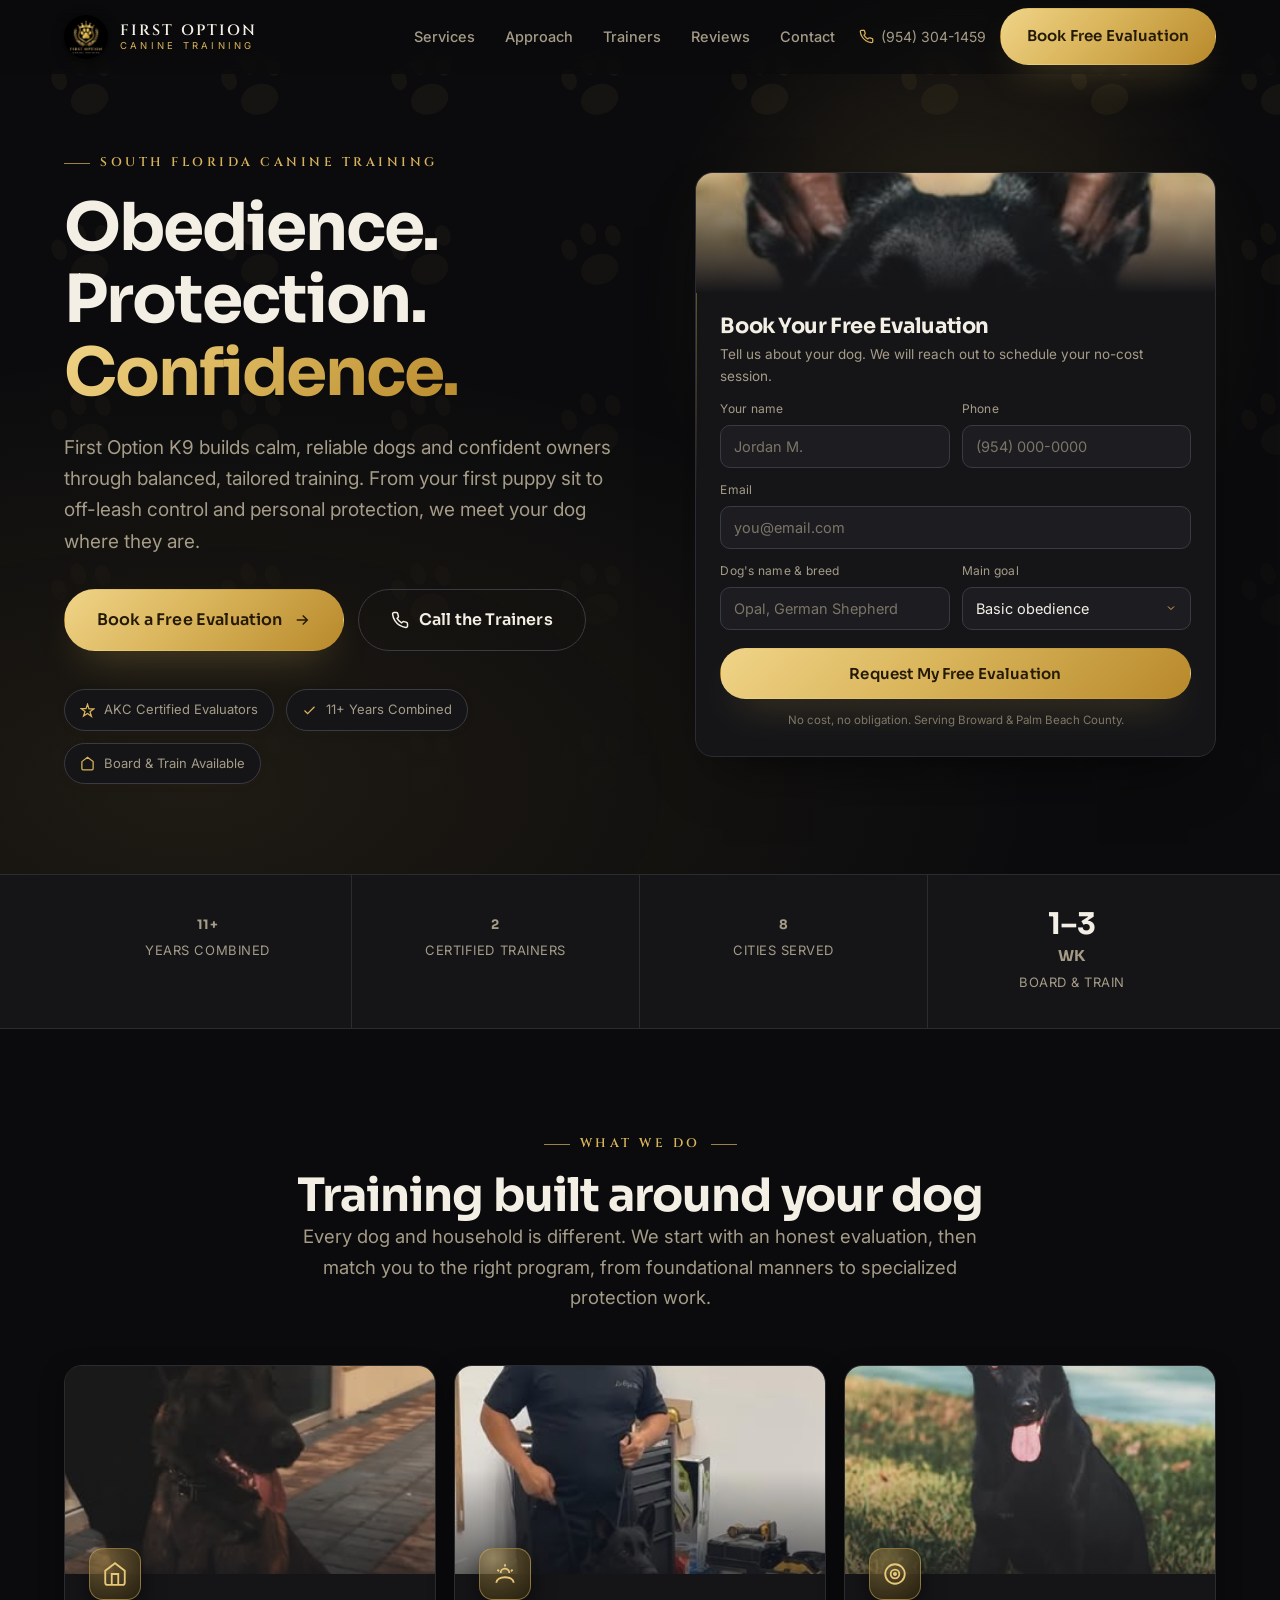
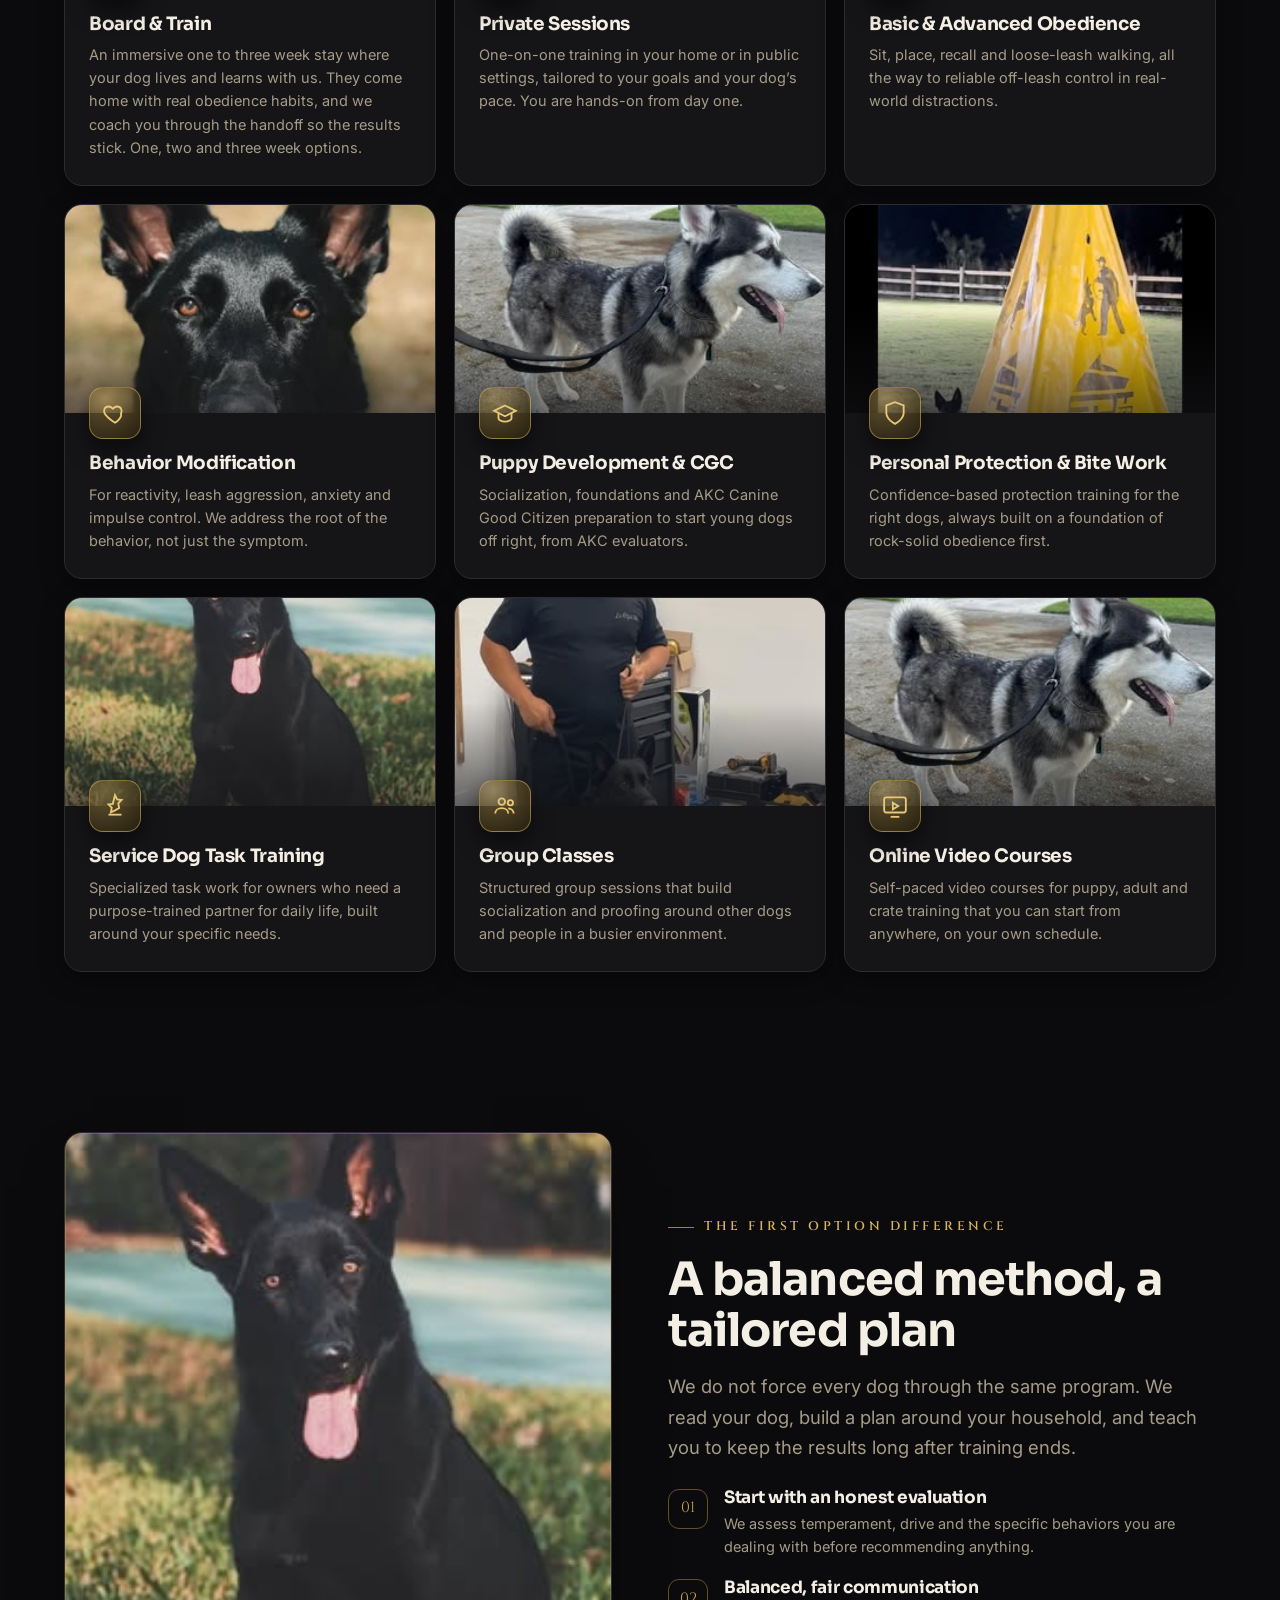
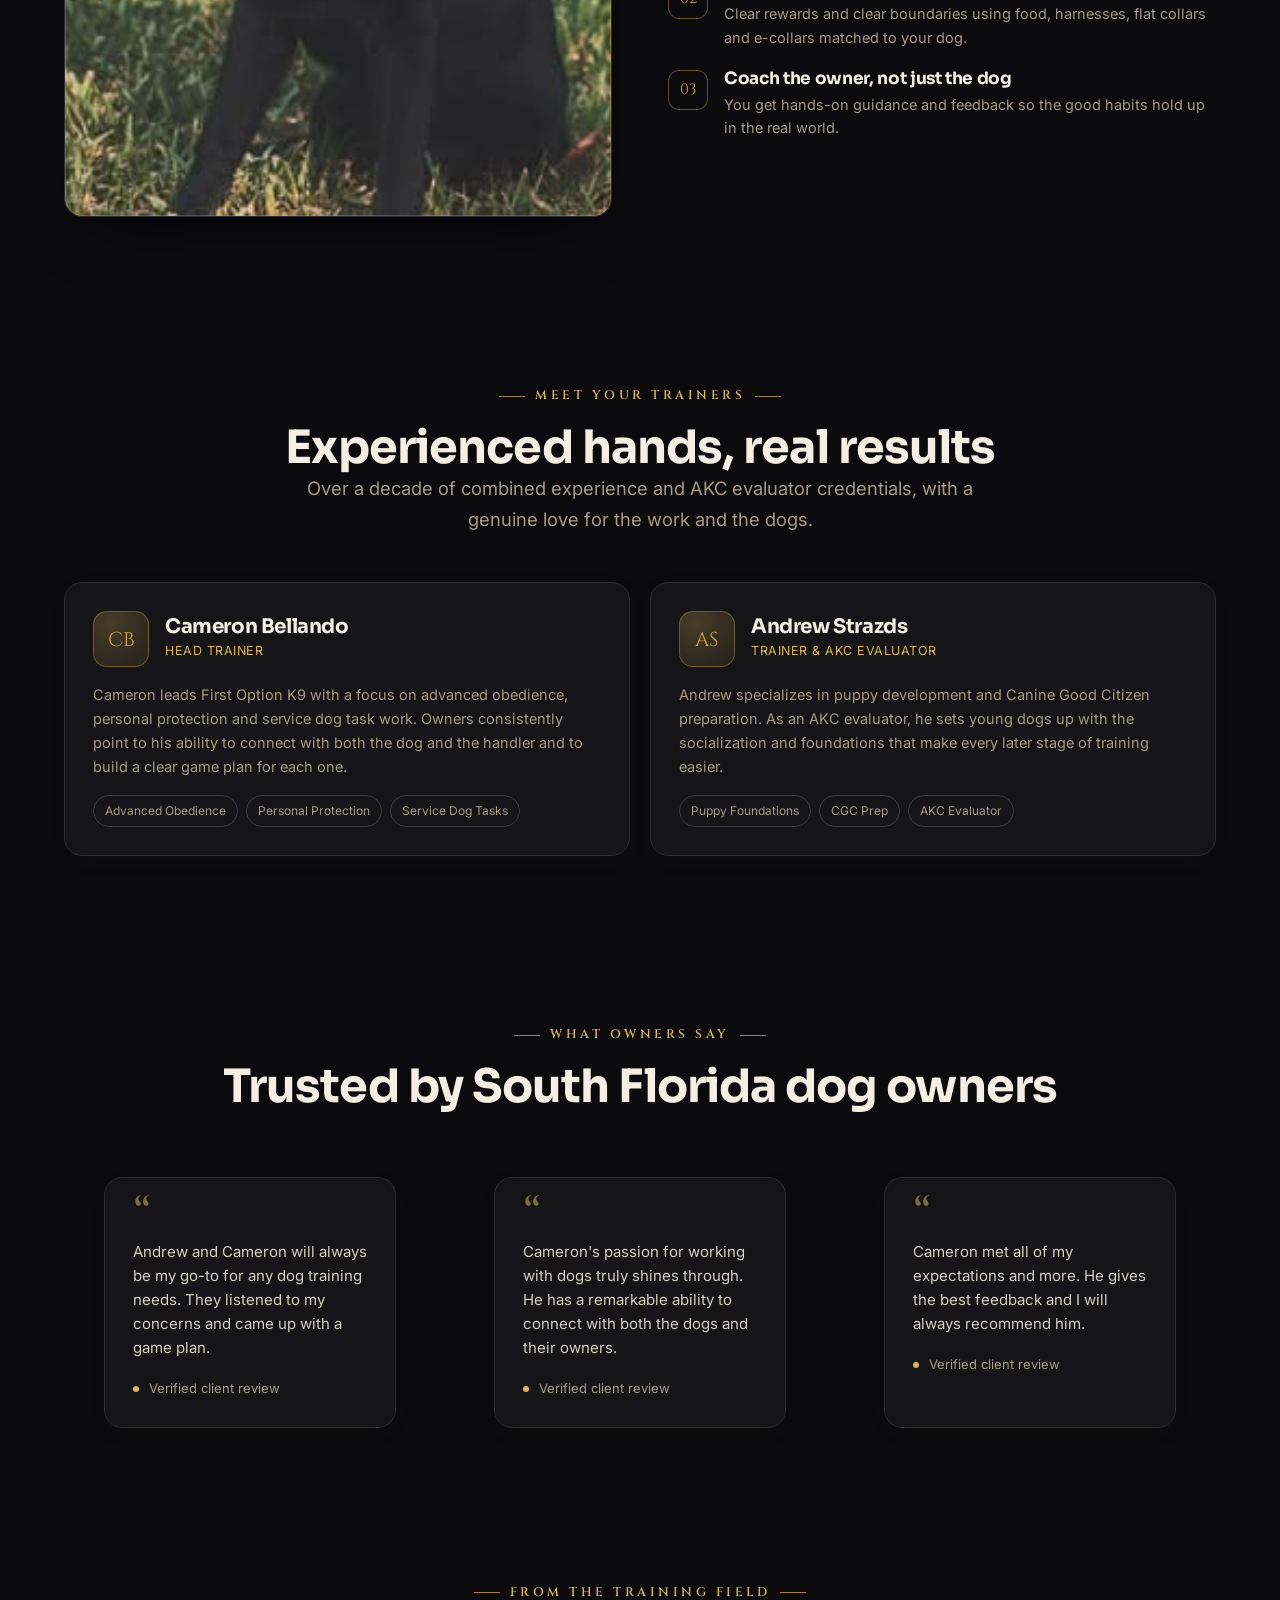
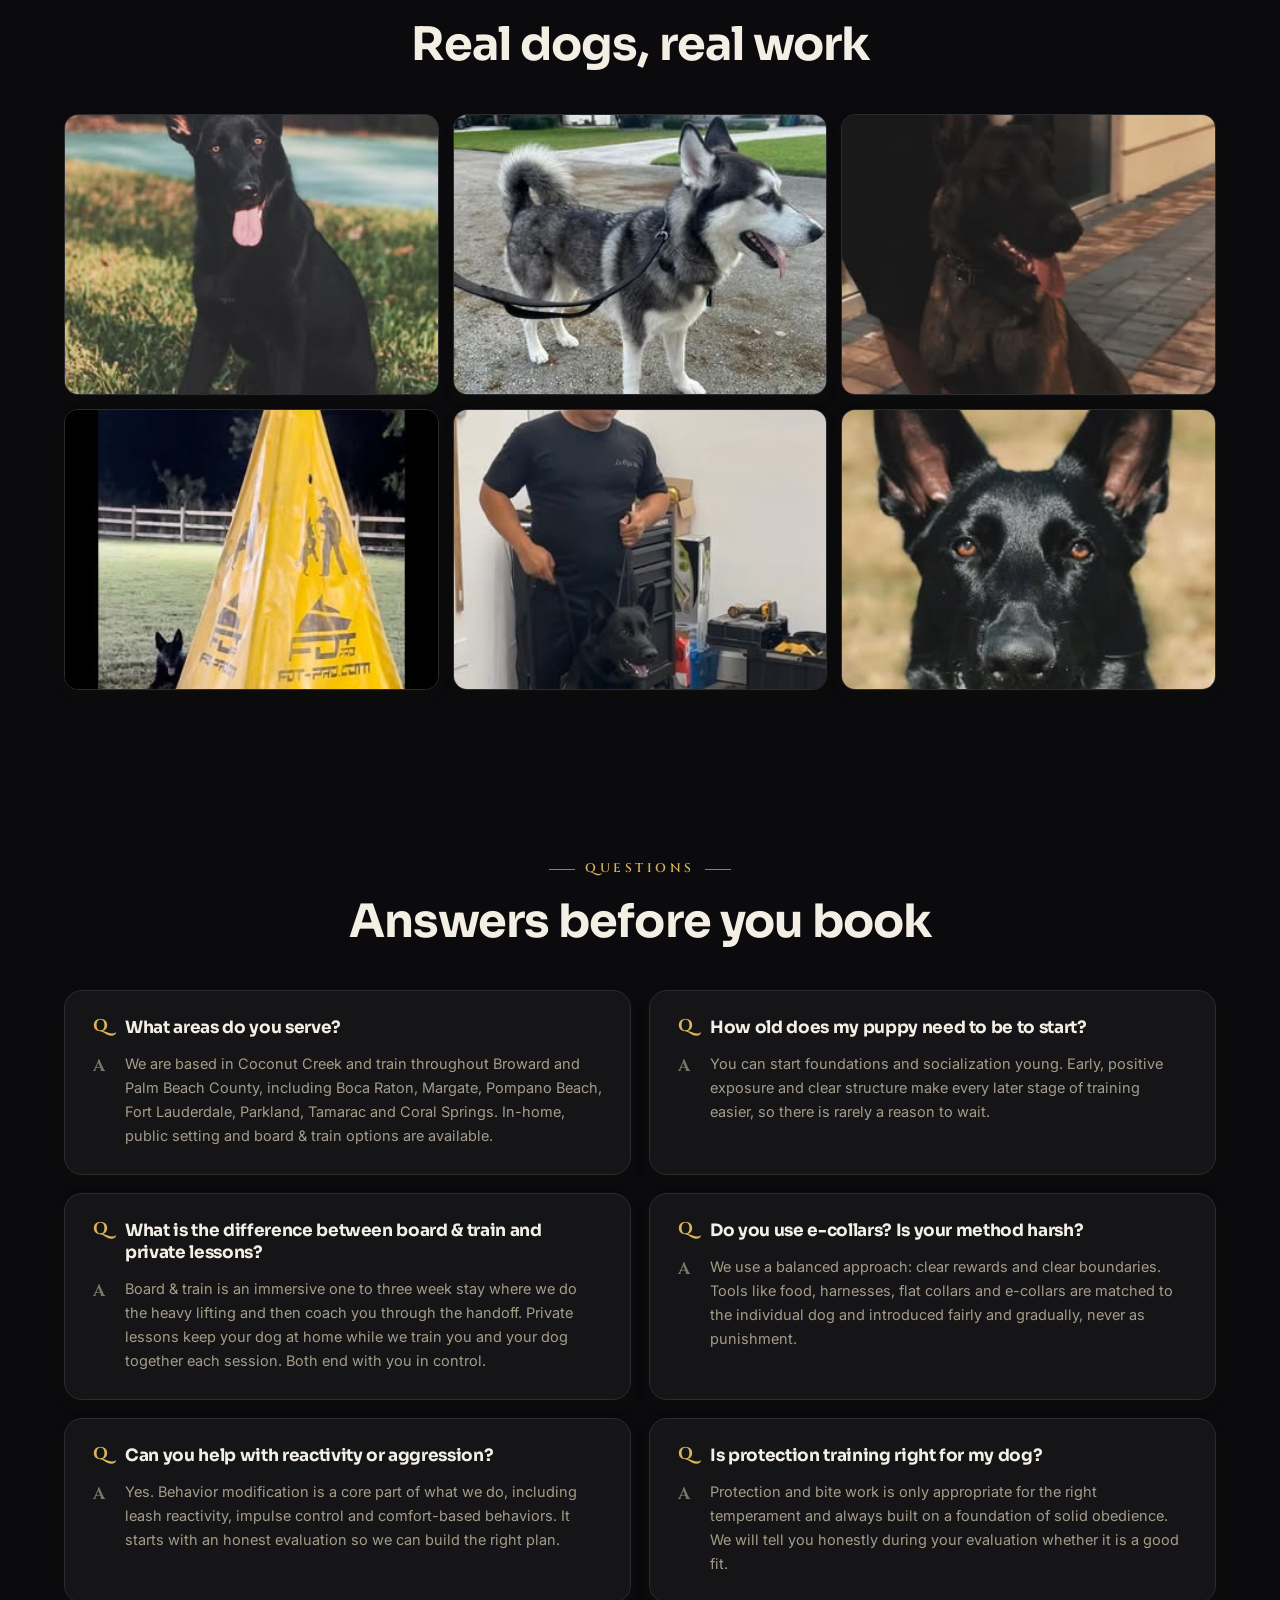
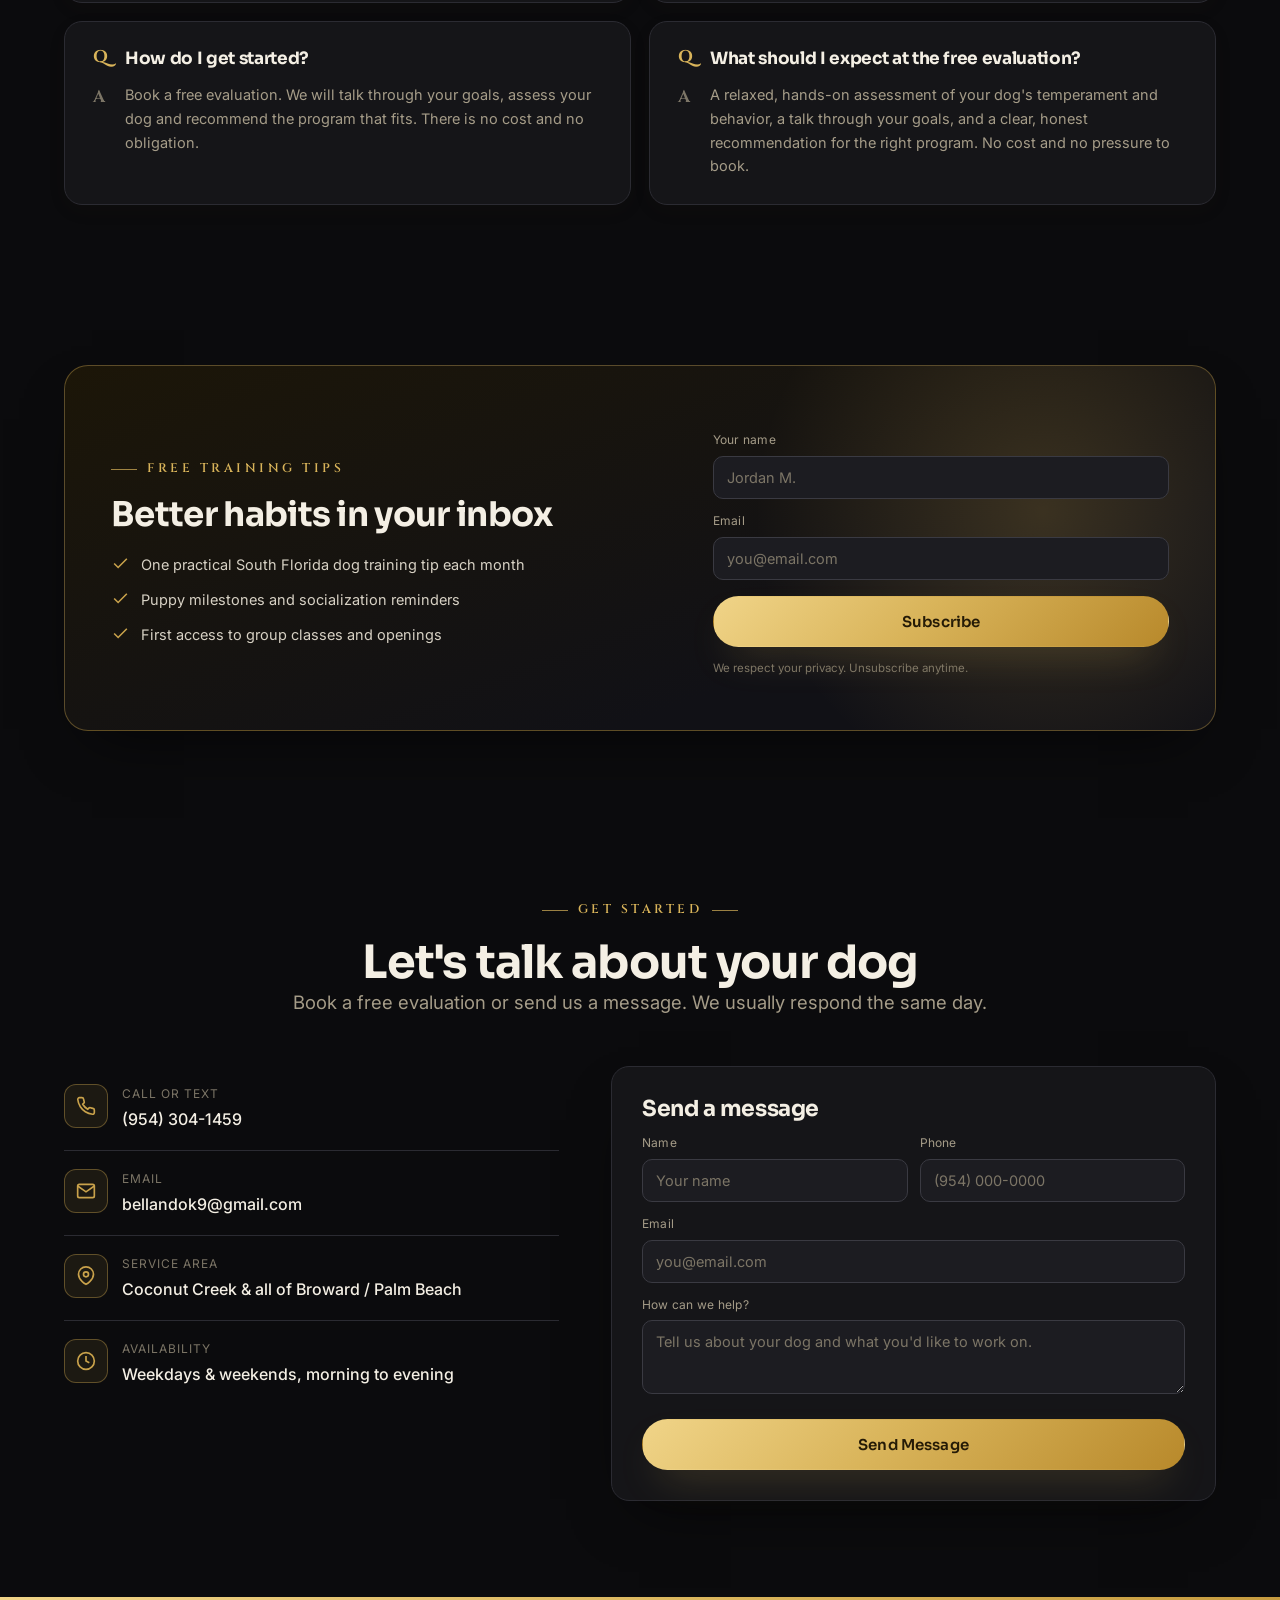
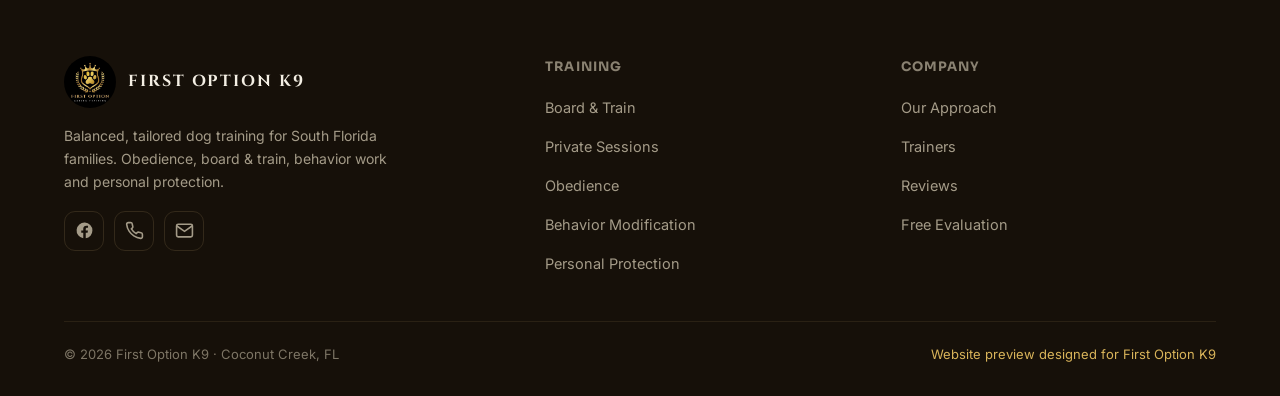
==== commit 2446abc7: "Add photos to service cards" ====
--- a/index.html
+++ b/index.html
@@ -141,57 +141,84 @@
 
     <div class="svc-grid" data-stagger>
       <article class="svc-item">
-        <div class="svc-item__ico"><svg viewBox="0 0 24 24" fill="none" stroke="currentColor"><path d="M3 9l9-7 9 7v11a2 2 0 0 1-2 2H5a2 2 0 0 1-2-2z"/><polyline points="9 22 9 12 15 12 15 22"/></svg></div>
-        <h3>Board &amp; Train</h3>
-        <p>An immersive one to three week stay where your dog lives and learns with us. They come home with real obedience habits, and we coach you through the handoff so the results stick. One, two and three week options.</p>
-      </article>
-
-      <article class="svc-item">
-        <div class="svc-item__ico"><svg viewBox="0 0 24 24" fill="none" stroke="currentColor"><path d="M16 11a4 4 0 1 0-8 0"/><path d="M12 3v2M5 8l1.5 1.5M19 8l-1.5 1.5"/><path d="M4 20c0-3 3.5-5 8-5s8 2 8 5"/></svg></div>
-        <h3>Private Sessions</h3>
-        <p>One-on-one training in your home or in public settings, tailored to your goals and your dog’s pace. You are hands-on from day one.</p>
-      </article>
-
-      <article class="svc-item">
-        <div class="svc-item__ico"><svg viewBox="0 0 24 24" fill="none" stroke="currentColor"><circle cx="12" cy="12" r="9"/><circle cx="12" cy="12" r="4"/><circle cx="12" cy="12" r="1" fill="currentColor"/></svg></div>
-        <h3>Basic &amp; Advanced Obedience</h3>
-        <p>Sit, place, recall and loose-leash walking, all the way to reliable off-leash control in real-world distractions.</p>
-      </article>
-
-      <article class="svc-item">
-        <div class="svc-item__ico"><svg viewBox="0 0 24 24" fill="none" stroke="currentColor"><path d="M12 21s-7-4.35-9.5-8.5C.9 9.5 2.5 6 6 6c2 0 3 1 4 2 1-1 2-2 4-2 3.5 0 5.1 3.5 3.5 6.5C19 16.65 12 21 12 21z"/></svg></div>
-        <h3>Behavior Modification</h3>
-        <p>For reactivity, leash aggression, anxiety and impulse control. We address the root of the behavior, not just the symptom.</p>
-      </article>
-
-      <article class="svc-item">
-        <div class="svc-item__ico"><svg viewBox="0 0 24 24" fill="none" stroke="currentColor"><path d="M22 10L12 5 2 10l10 5 10-5z"/><path d="M6 12v5c0 1 2.5 3 6 3s6-2 6-3v-5"/></svg></div>
-        <h3>Puppy Development &amp; CGC</h3>
-        <p>Socialization, foundations and AKC Canine Good Citizen preparation to start young dogs off right, from AKC evaluators.</p>
-      </article>
-
-      <article class="svc-item">
-        <div class="svc-item__ico"><svg viewBox="0 0 24 24" fill="none" stroke="currentColor"><path d="M12 22s8-4 8-10V5l-8-3-8 3v7c0 6 8 10 8 10z"/></svg></div>
-        <h3>Personal Protection &amp; Bite Work</h3>
-        <p>Confidence-based protection training for the right dogs, always built on a foundation of rock-solid obedience first.</p>
-      </article>
-
-      <article class="svc-item">
-        <div class="svc-item__ico"><svg viewBox="0 0 24 24" fill="none" stroke="currentColor"><path d="M12 2l2 4 4 .5-3 3 .8 4.4L12 16l-3.8 1.9L9 13.5l-3-3L10 10z"/><path d="M6 20h12"/></svg></div>
-        <h3>Service Dog Task Training</h3>
-        <p>Specialized task work for owners who need a purpose-trained partner for daily life, built around your specific needs.</p>
-      </article>
-
-      <article class="svc-item">
-        <div class="svc-item__ico"><svg viewBox="0 0 24 24" fill="none" stroke="currentColor"><circle cx="9" cy="8" r="3"/><circle cx="17" cy="9" r="2.4"/><path d="M3 19c0-3 2.7-5 6-5s6 2 6 5"/><path d="M15 14.2c2.7.2 5 2 5 4.8"/></svg></div>
-        <h3>Group Classes</h3>
-        <p>Structured group sessions that build socialization and proofing around other dogs and people in a busier environment.</p>
-      </article>
-
-      <article class="svc-item">
-        <div class="svc-item__ico"><svg viewBox="0 0 24 24" fill="none" stroke="currentColor"><rect x="2" y="4" width="20" height="14" rx="2"/><path d="M10 9l5 3-5 3V9z"/><path d="M8 22h8"/></svg></div>
-        <h3>Online Video Courses</h3>
-        <p>Self-paced video courses for puppy, adult and crate training that you can start from anywhere, on your own schedule.</p>
+        <div class="svc-item__photo"><img src="images/dog7.jpg" alt="A calm, trained dog holding position in public"></div>
+        <div class="svc-item__body">
+          <div class="svc-item__ico"><svg viewBox="0 0 24 24" fill="none" stroke="currentColor"><path d="M3 9l9-7 9 7v11a2 2 0 0 1-2 2H5a2 2 0 0 1-2-2z"/><polyline points="9 22 9 12 15 12 15 22"/></svg></div>
+          <h3>Board &amp; Train</h3>
+          <p>An immersive one to three week stay where your dog lives and learns with us. They come home with real obedience habits, and we coach you through the handoff so the results stick. One, two and three week options.</p>
+        </div>
+      </article>
+
+      <article class="svc-item">
+        <div class="svc-item__photo"><img src="images/dog3.jpg" alt="A First Option K9 trainer working one-on-one with a dog"></div>
+        <div class="svc-item__body">
+          <div class="svc-item__ico"><svg viewBox="0 0 24 24" fill="none" stroke="currentColor"><path d="M16 11a4 4 0 1 0-8 0"/><path d="M12 3v2M5 8l1.5 1.5M19 8l-1.5 1.5"/><path d="M4 20c0-3 3.5-5 8-5s8 2 8 5"/></svg></div>
+          <h3>Private Sessions</h3>
+          <p>One-on-one training in your home or in public settings, tailored to your goals and your dog’s pace. You are hands-on from day one.</p>
+        </div>
+      </article>
+
+      <article class="svc-item">
+        <div class="svc-item__photo"><img src="images/dog5.jpg" alt="A calm, well-trained black German Shepherd on command"></div>
+        <div class="svc-item__body">
+          <div class="svc-item__ico"><svg viewBox="0 0 24 24" fill="none" stroke="currentColor"><circle cx="12" cy="12" r="9"/><circle cx="12" cy="12" r="4"/><circle cx="12" cy="12" r="1" fill="currentColor"/></svg></div>
+          <h3>Basic &amp; Advanced Obedience</h3>
+          <p>Sit, place, recall and loose-leash walking, all the way to reliable off-leash control in real-world distractions.</p>
+        </div>
+      </article>
+
+      <article class="svc-item">
+        <div class="svc-item__photo"><img src="images/dog1.jpg" alt="A focused, well-trained black German Shepherd"></div>
+        <div class="svc-item__body">
+          <div class="svc-item__ico"><svg viewBox="0 0 24 24" fill="none" stroke="currentColor"><path d="M12 21s-7-4.35-9.5-8.5C.9 9.5 2.5 6 6 6c2 0 3 1 4 2 1-1 2-2 4-2 3.5 0 5.1 3.5 3.5 6.5C19 16.65 12 21 12 21z"/></svg></div>
+          <h3>Behavior Modification</h3>
+          <p>For reactivity, leash aggression, anxiety and impulse control. We address the root of the behavior, not just the symptom.</p>
+        </div>
+      </article>
+
+      <article class="svc-item">
+        <div class="svc-item__photo"><img src="images/dog6.jpg" alt="A dog practicing loose-leash walking in public"></div>
+        <div class="svc-item__body">
+          <div class="svc-item__ico"><svg viewBox="0 0 24 24" fill="none" stroke="currentColor"><path d="M22 10L12 5 2 10l10 5 10-5z"/><path d="M6 12v5c0 1 2.5 3 6 3s6-2 6-3v-5"/></svg></div>
+          <h3>Puppy Development &amp; CGC</h3>
+          <p>Socialization, foundations and AKC Canine Good Citizen preparation to start young dogs off right, from AKC evaluators.</p>
+        </div>
+      </article>
+
+      <article class="svc-item">
+        <div class="svc-item__photo"><img src="images/dog2.jpg" alt="Protection and decoy training with First Option K9"></div>
+        <div class="svc-item__body">
+          <div class="svc-item__ico"><svg viewBox="0 0 24 24" fill="none" stroke="currentColor"><path d="M12 22s8-4 8-10V5l-8-3-8 3v7c0 6 8 10 8 10z"/></svg></div>
+          <h3>Personal Protection &amp; Bite Work</h3>
+          <p>Confidence-based protection training for the right dogs, always built on a foundation of rock-solid obedience first.</p>
+        </div>
+      </article>
+
+      <article class="svc-item">
+        <div class="svc-item__photo"><img src="images/dog5.jpg" alt="A calm, well-trained black German Shepherd on command"></div>
+        <div class="svc-item__body">
+          <div class="svc-item__ico"><svg viewBox="0 0 24 24" fill="none" stroke="currentColor"><path d="M12 2l2 4 4 .5-3 3 .8 4.4L12 16l-3.8 1.9L9 13.5l-3-3L10 10z"/><path d="M6 20h12"/></svg></div>
+          <h3>Service Dog Task Training</h3>
+          <p>Specialized task work for owners who need a purpose-trained partner for daily life, built around your specific needs.</p>
+        </div>
+      </article>
+
+      <article class="svc-item">
+        <div class="svc-item__photo"><img src="images/dog3.jpg" alt="A First Option K9 trainer working one-on-one with a dog"></div>
+        <div class="svc-item__body">
+          <div class="svc-item__ico"><svg viewBox="0 0 24 24" fill="none" stroke="currentColor"><circle cx="9" cy="8" r="3"/><circle cx="17" cy="9" r="2.4"/><path d="M3 19c0-3 2.7-5 6-5s6 2 6 5"/><path d="M15 14.2c2.7.2 5 2 5 4.8"/></svg></div>
+          <h3>Group Classes</h3>
+          <p>Structured group sessions that build socialization and proofing around other dogs and people in a busier environment.</p>
+        </div>
+      </article>
+
+      <article class="svc-item">
+        <div class="svc-item__photo"><img src="images/dog6.jpg" alt="A dog practicing loose-leash walking in public"></div>
+        <div class="svc-item__body">
+          <div class="svc-item__ico"><svg viewBox="0 0 24 24" fill="none" stroke="currentColor"><rect x="2" y="4" width="20" height="14" rx="2"/><path d="M10 9l5 3-5 3V9z"/><path d="M8 22h8"/></svg></div>
+          <h3>Online Video Courses</h3>
+          <p>Self-paced video courses for puppy, adult and crate training that you can start from anywhere, on your own schedule.</p>
+        </div>
       </article>
     </div>
   </div>
--- a/styles.css
+++ b/styles.css
@@ -189,12 +189,17 @@
    SERVICES — grid (all visible, no interaction)
    ============================================================ */
 .svc-grid{display:grid;grid-template-columns:repeat(3,1fr);gap:18px;margin-top:52px}
-.svc-item{background:var(--surface);border:1px solid var(--line);border-radius:var(--radius);padding:28px;
-  box-shadow:0 6px 20px rgba(70,52,16,.05);transition:transform .3s var(--ease-out),border-color .3s,box-shadow .3s}
-.svc-item:hover{transform:translateY(-4px);border-color:rgba(201,162,75,.5);box-shadow:var(--shadow)}
-.svc-item__ico{width:54px;height:54px;border-radius:14px;display:flex;align-items:center;justify-content:center;
-  background:radial-gradient(120% 120% at 30% 20%,rgba(201,162,75,.26),rgba(201,162,75,.08));border:1px solid rgba(201,162,75,.4);margin-bottom:18px}
-.svc-item__ico svg{width:27px;height:27px;color:var(--gold-deep);stroke-width:1.6}
+.svc-item{background:var(--surface);border:1px solid var(--line);border-radius:var(--radius);padding:0;overflow:hidden;
+  box-shadow:0 8px 24px rgba(0,0,0,.4);transition:transform .3s var(--ease-out),border-color .3s,box-shadow .3s}
+.svc-item:hover{transform:translateY(-4px);border-color:rgba(217,180,90,.5);box-shadow:var(--shadow)}
+.svc-item__photo{aspect-ratio:16/9;overflow:hidden;position:relative}
+.svc-item__photo img{width:100%;height:100%;object-fit:cover;transition:transform .5s var(--ease-out)}
+.svc-item__photo::after{content:"";position:absolute;inset:0;background:linear-gradient(180deg,transparent 50%,rgba(21,21,24,.6))}
+.svc-item:hover .svc-item__photo img{transform:scale(1.06)}
+.svc-item__body{padding:40px 24px 26px;position:relative}
+.svc-item__ico{position:absolute;top:-26px;left:24px;width:52px;height:52px;border-radius:14px;display:flex;align-items:center;justify-content:center;
+  background:radial-gradient(120% 120% at 30% 20%,rgba(217,180,90,.4),rgba(30,24,10,.92));border:1px solid rgba(217,180,90,.5);box-shadow:0 10px 22px rgba(0,0,0,.55);z-index:2}
+.svc-item__ico svg{width:26px;height:26px;color:var(--gold-2);stroke-width:1.7}
 .svc-item h3{font-size:18.5px;color:var(--ink)}
 .svc-item p{color:var(--muted);font-size:14.5px;margin-top:9px;line-height:1.6}
 
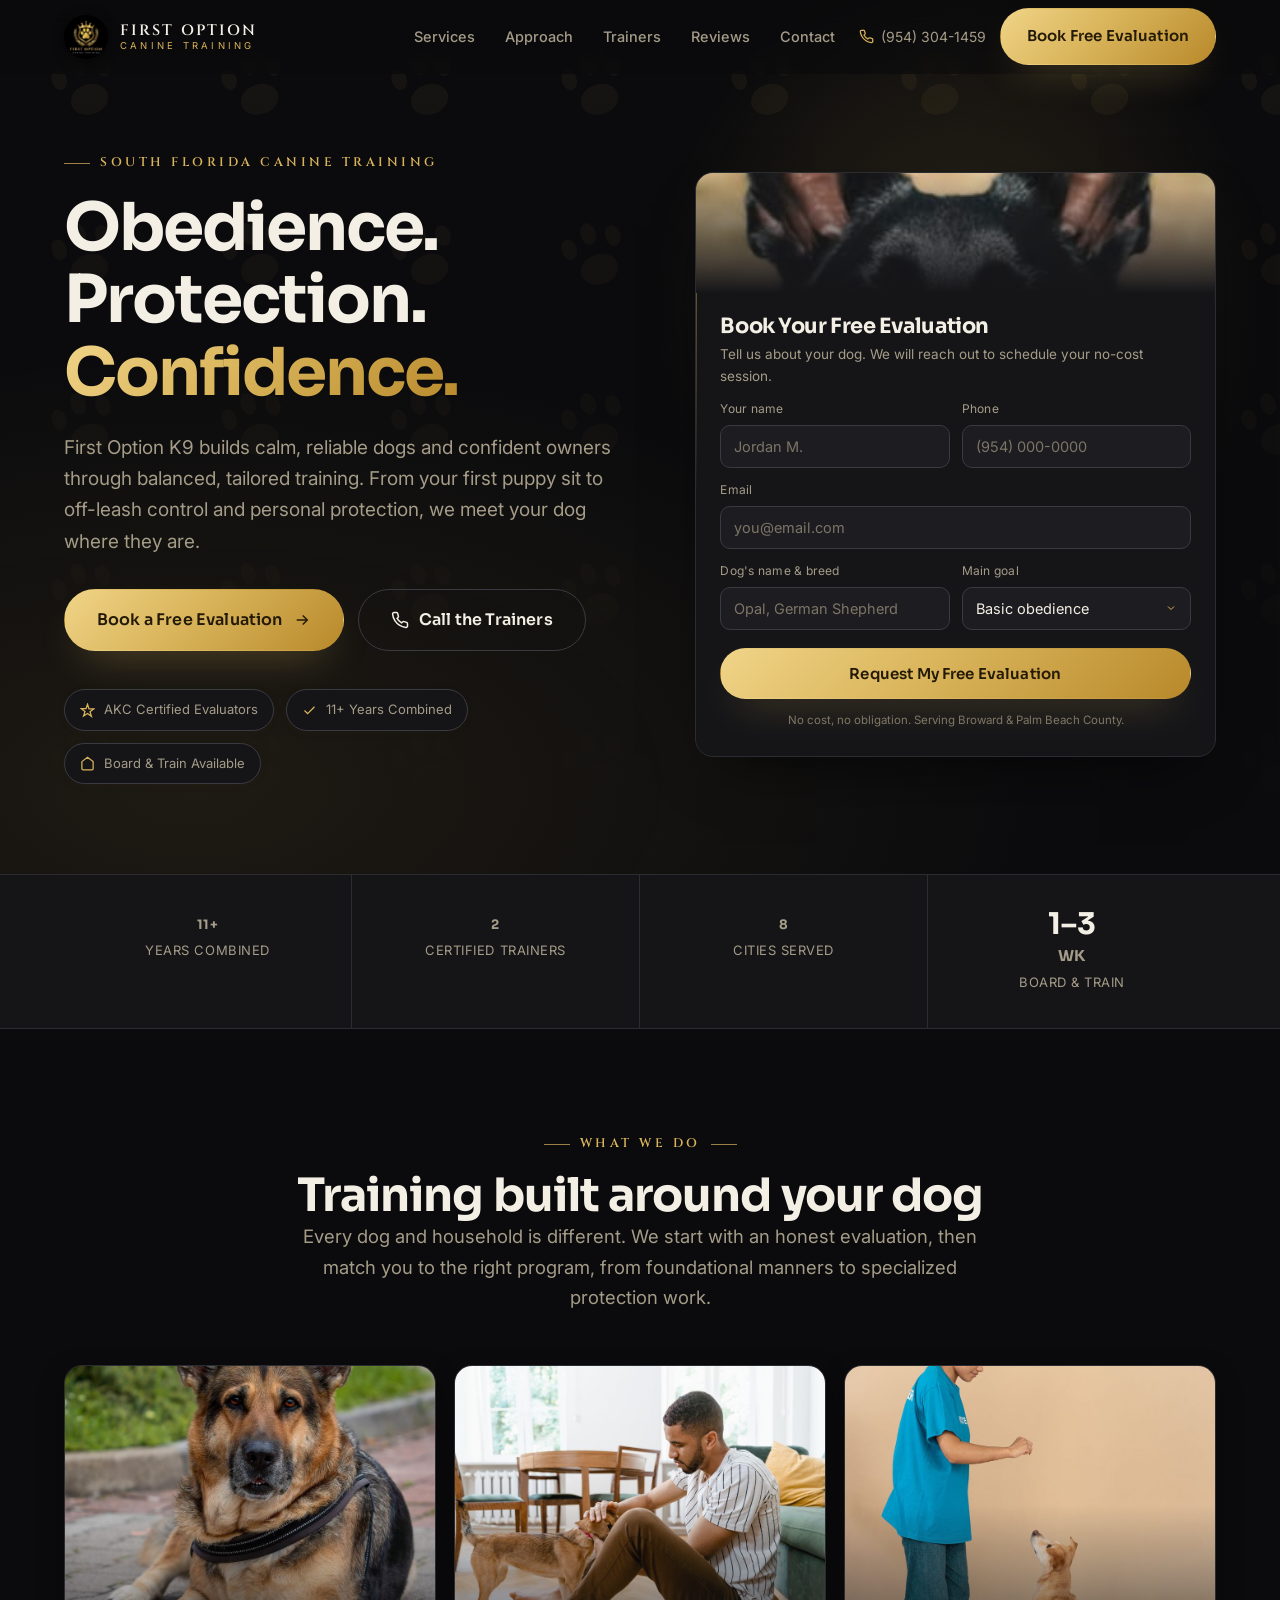
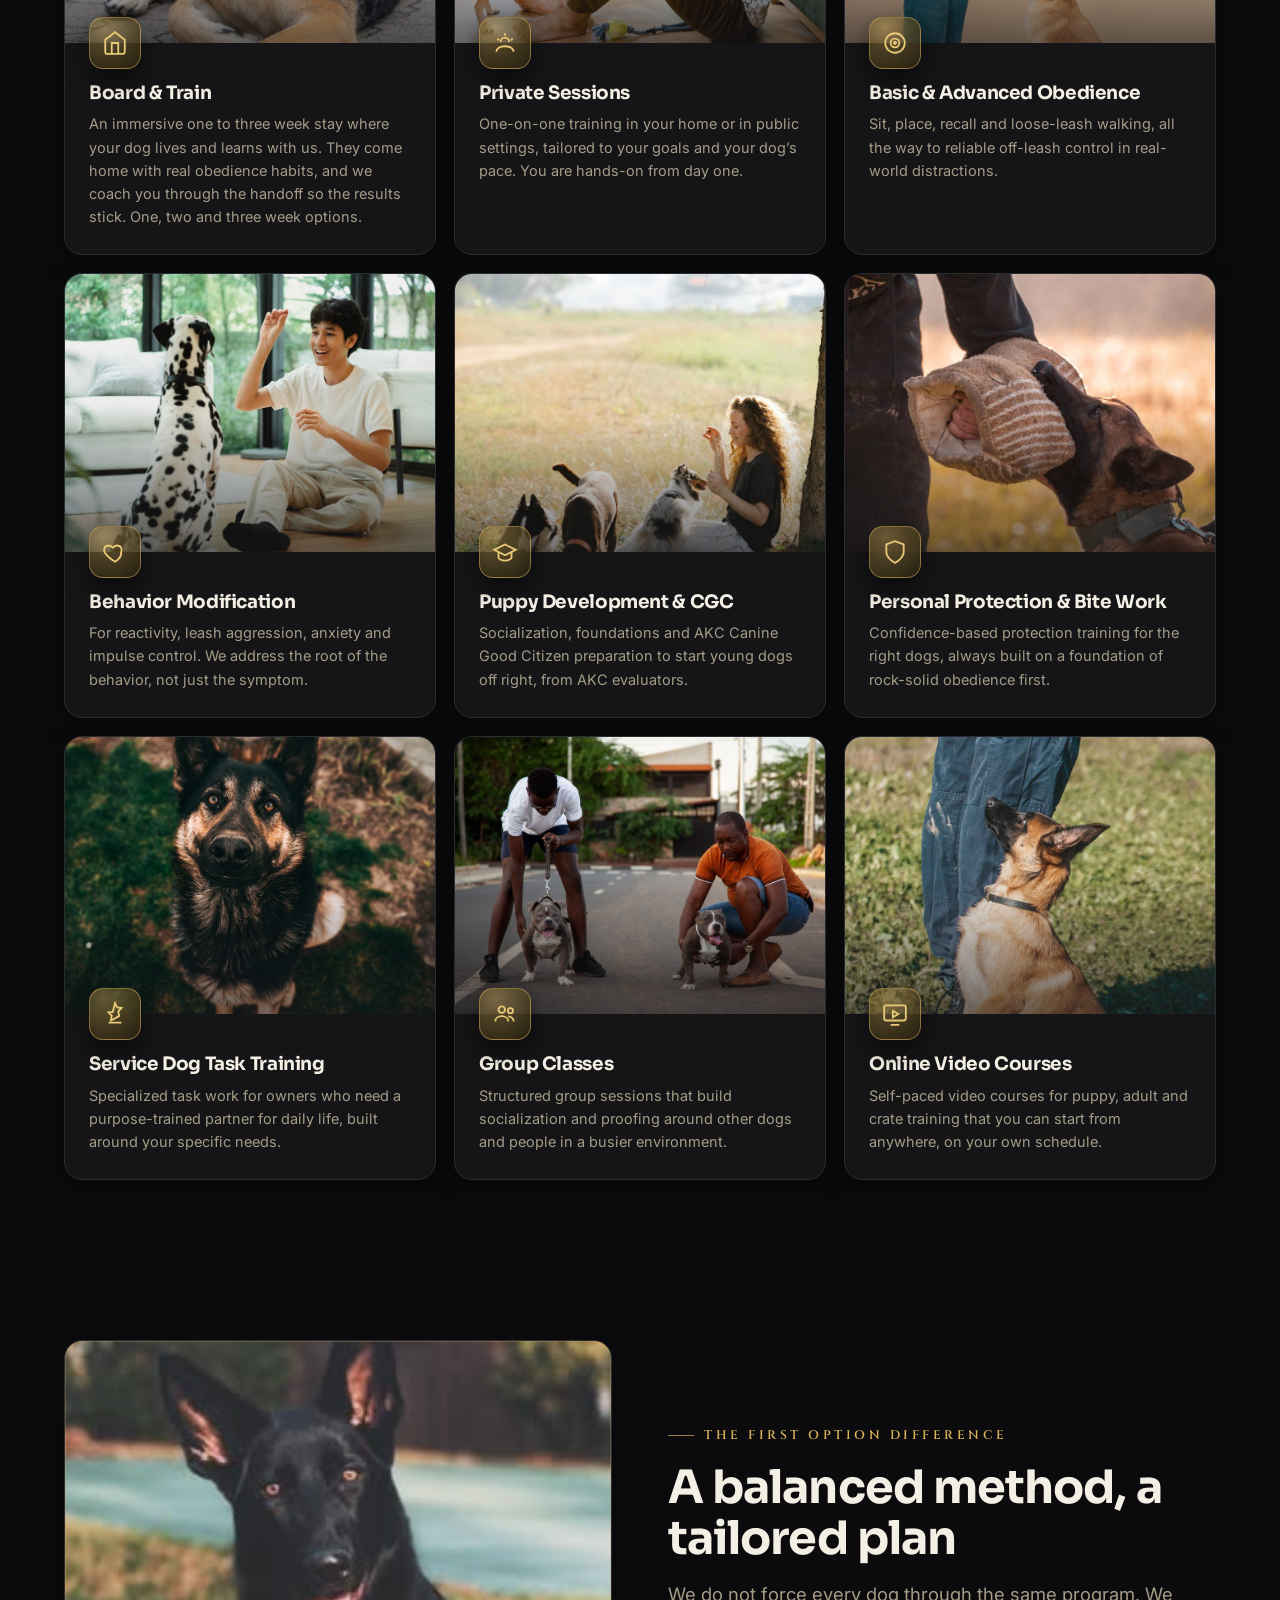
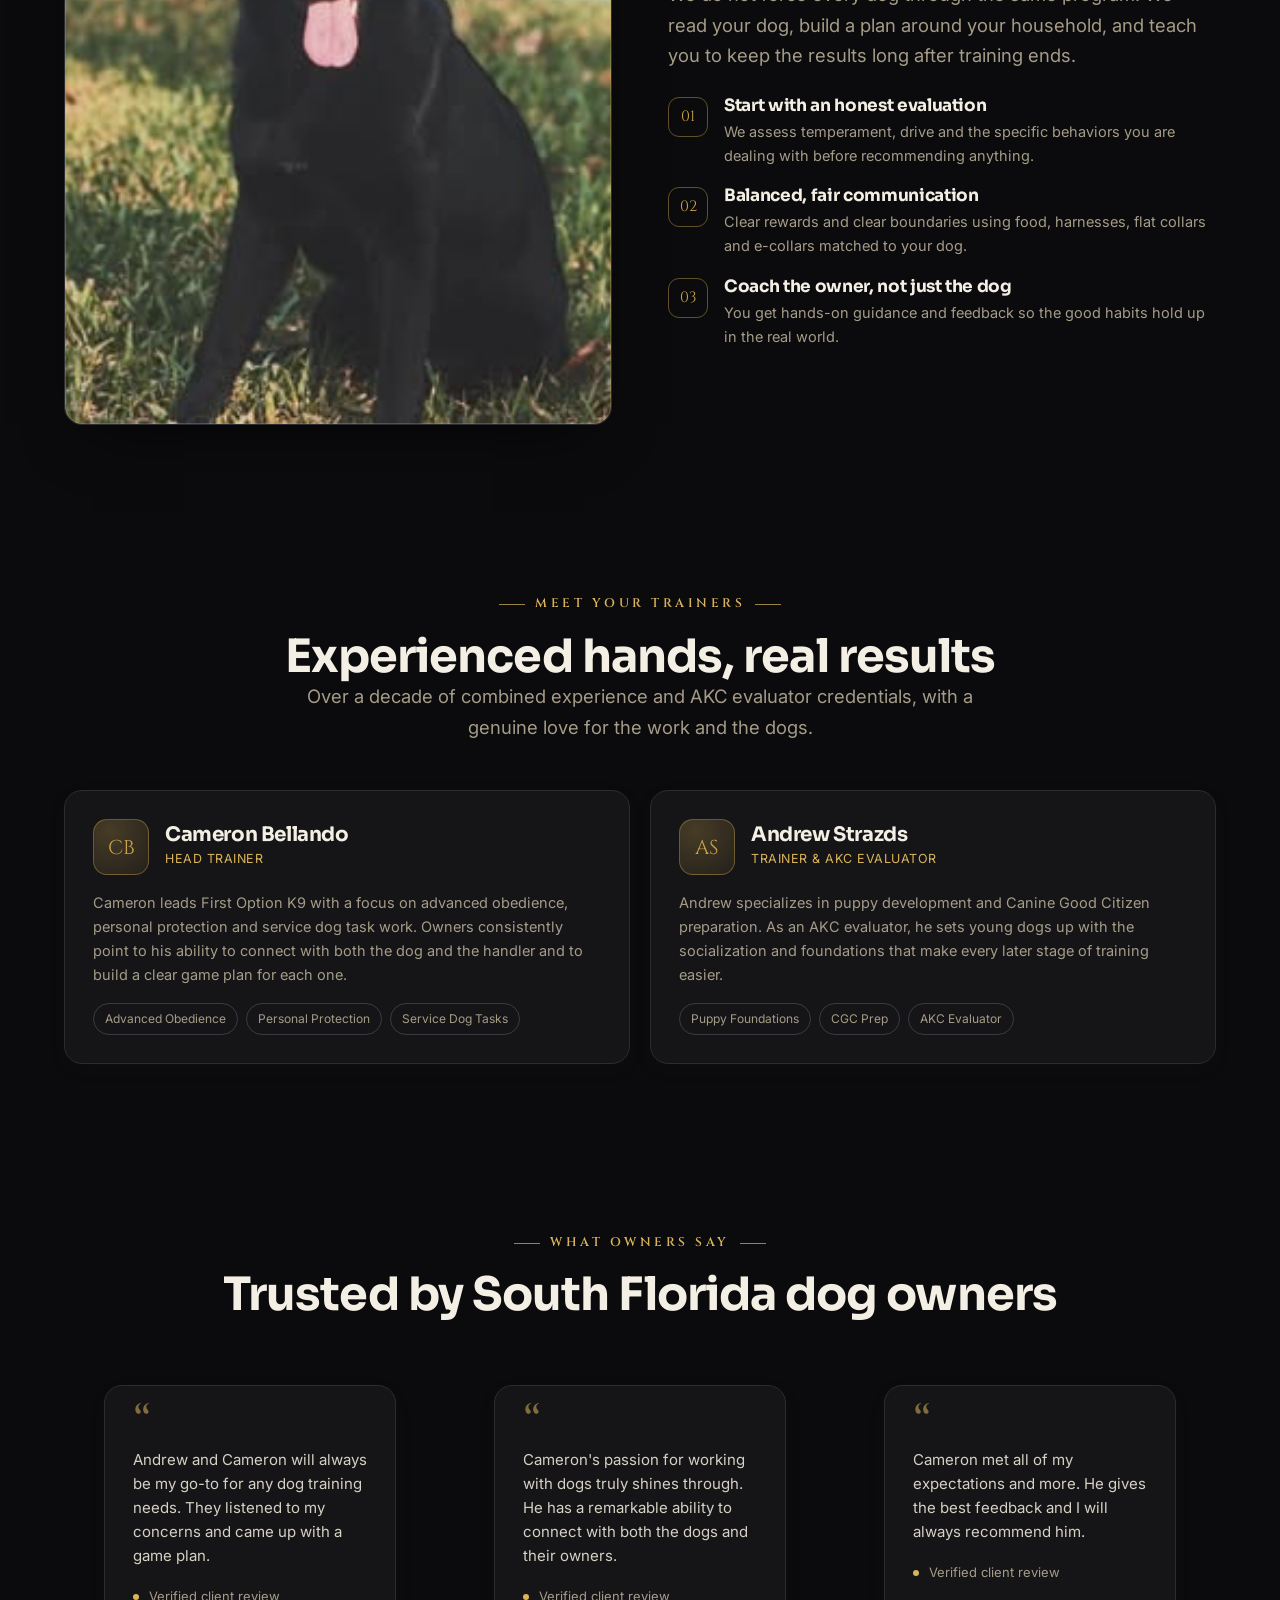
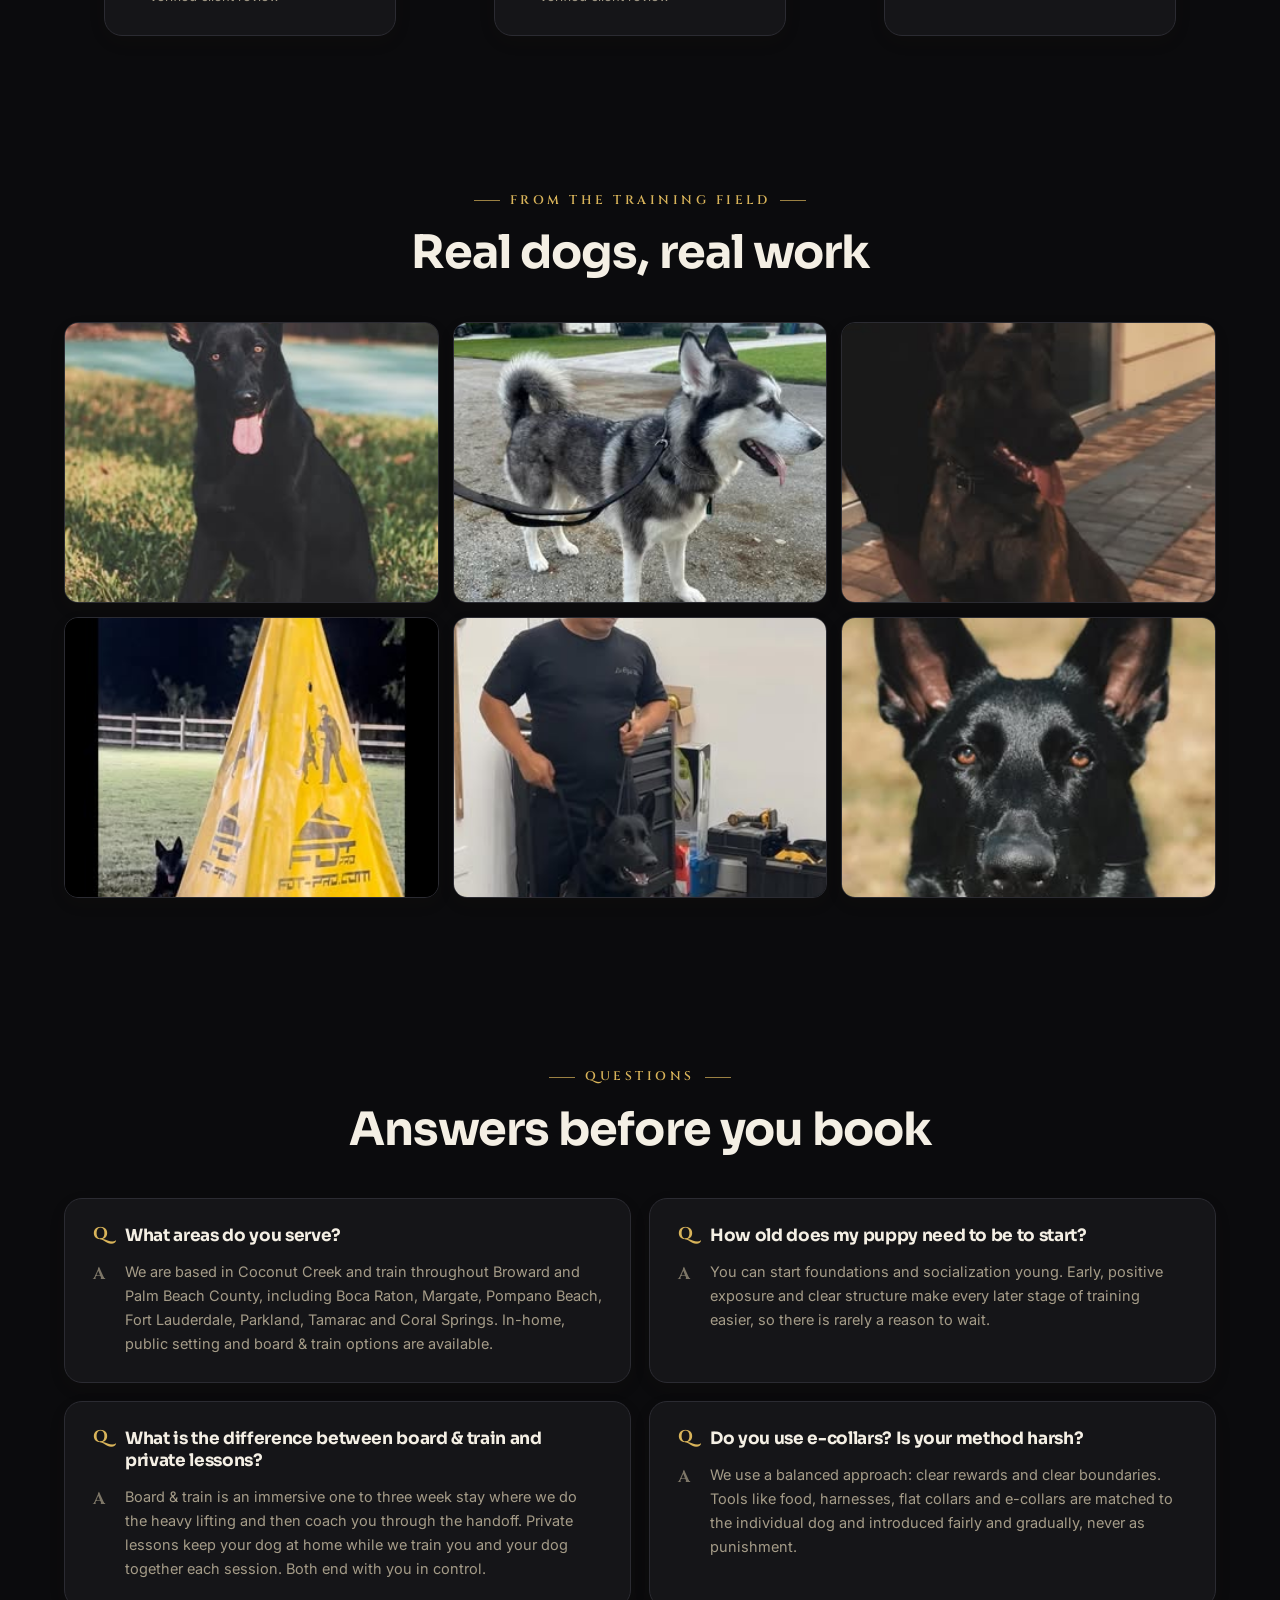
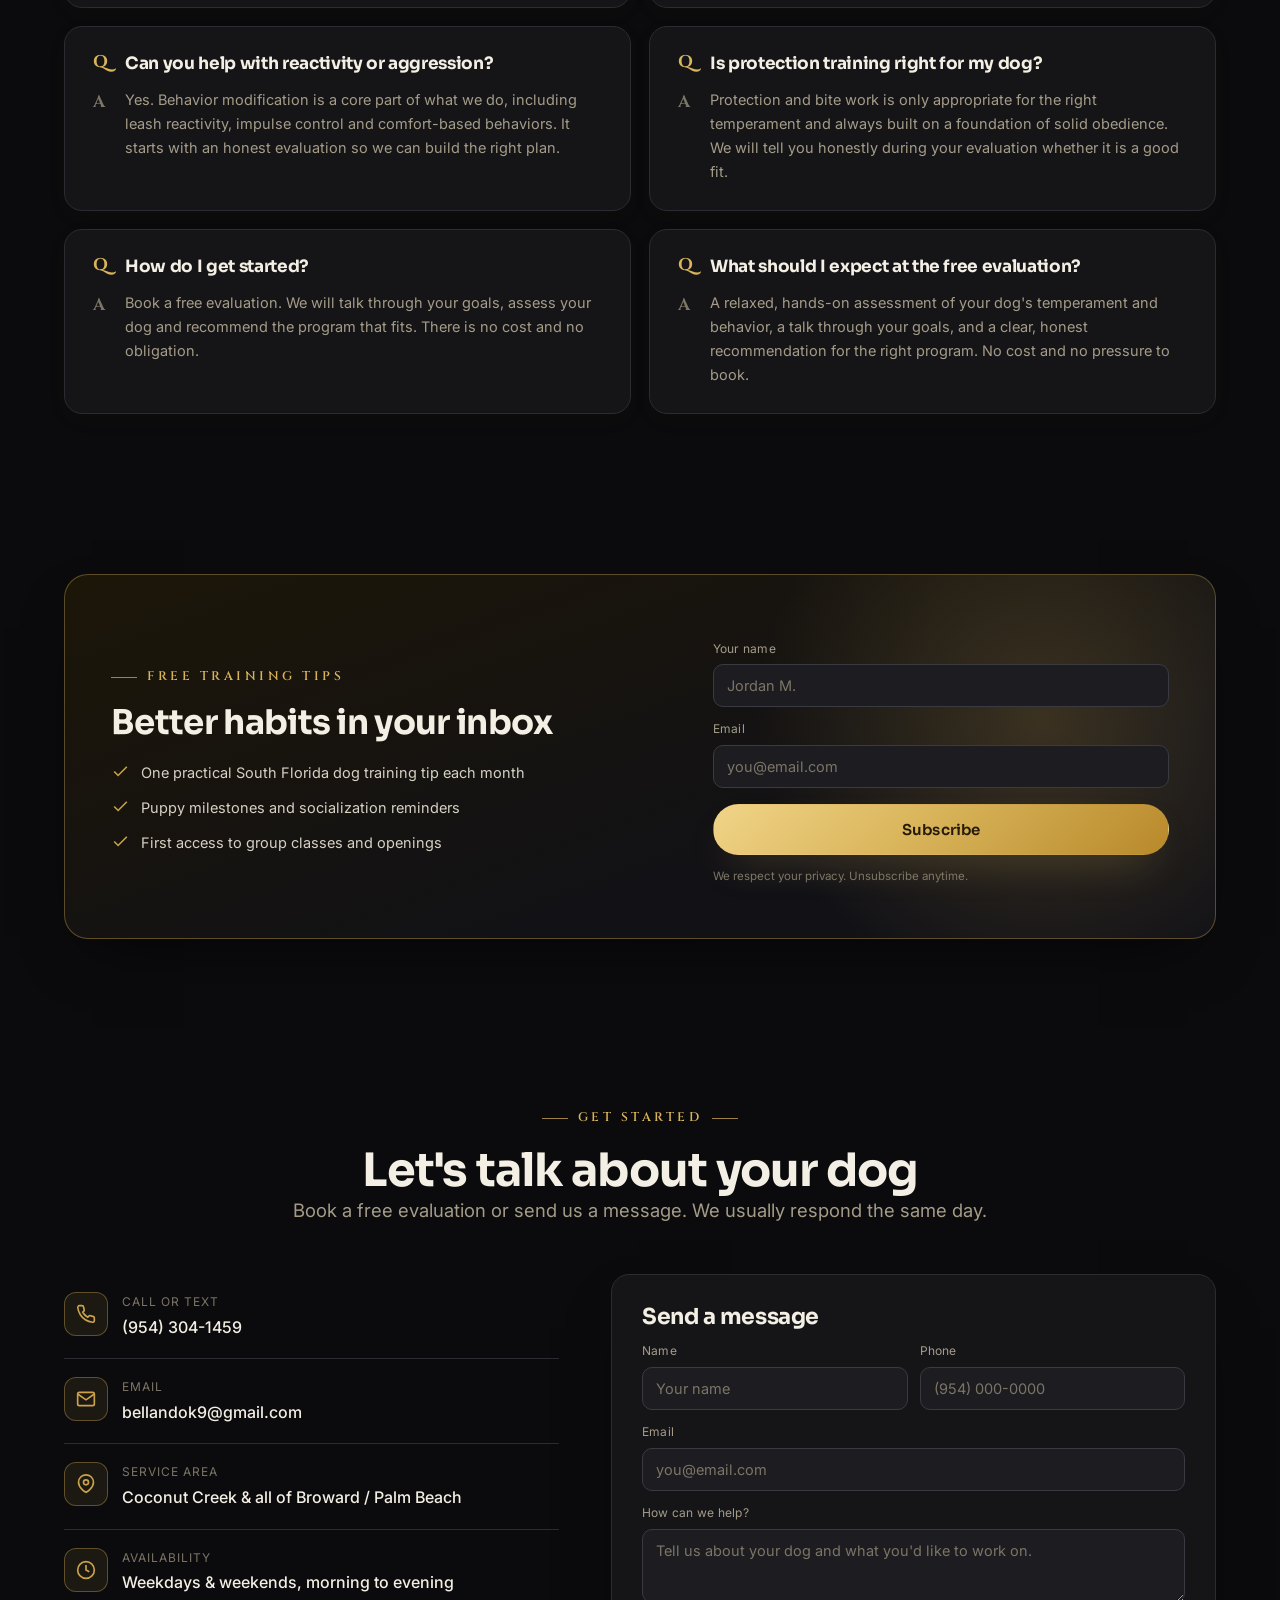
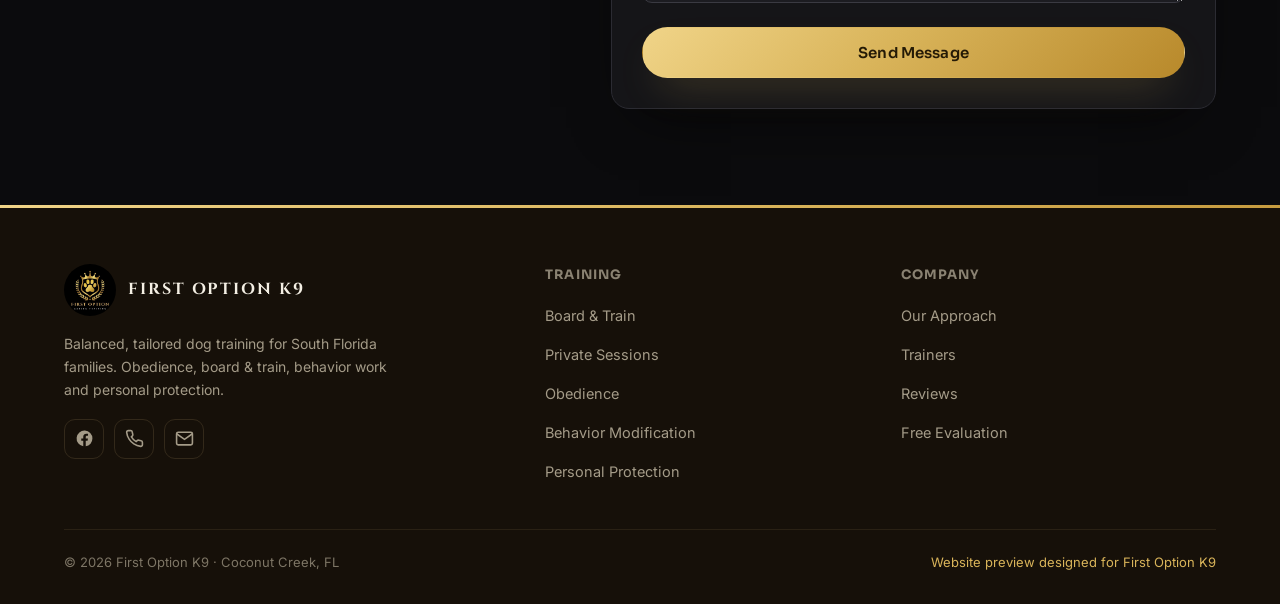
==== commit 177c64e7: "Unique service photos, taller crop" ====
--- a/index.html
+++ b/index.html
@@ -141,7 +141,7 @@
 
     <div class="svc-grid" data-stagger>
       <article class="svc-item">
-        <div class="svc-item__photo"><img src="images/dog7.jpg" alt="A calm, trained dog holding position in public"></div>
+        <div class="svc-item__photo"><img src="images/svc-boardtrain.jpg" alt="A German Shepherd holding a calm down-stay outdoors"></div>
         <div class="svc-item__body">
           <div class="svc-item__ico"><svg viewBox="0 0 24 24" fill="none" stroke="currentColor"><path d="M3 9l9-7 9 7v11a2 2 0 0 1-2 2H5a2 2 0 0 1-2-2z"/><polyline points="9 22 9 12 15 12 15 22"/></svg></div>
           <h3>Board &amp; Train</h3>
@@ -150,7 +150,7 @@
       </article>
 
       <article class="svc-item">
-        <div class="svc-item__photo"><img src="images/dog3.jpg" alt="A First Option K9 trainer working one-on-one with a dog"></div>
+        <div class="svc-item__photo"><img src="images/svc-private.jpg" alt="A trainer working one-on-one with a dog at home"></div>
         <div class="svc-item__body">
           <div class="svc-item__ico"><svg viewBox="0 0 24 24" fill="none" stroke="currentColor"><path d="M16 11a4 4 0 1 0-8 0"/><path d="M12 3v2M5 8l1.5 1.5M19 8l-1.5 1.5"/><path d="M4 20c0-3 3.5-5 8-5s8 2 8 5"/></svg></div>
           <h3>Private Sessions</h3>
@@ -159,7 +159,7 @@
       </article>
 
       <article class="svc-item">
-        <div class="svc-item__photo"><img src="images/dog5.jpg" alt="A calm, well-trained black German Shepherd on command"></div>
+        <div class="svc-item__photo"><img src="images/svc-obedience.jpg" alt="A dog holding a focused sit for its handler"></div>
         <div class="svc-item__body">
           <div class="svc-item__ico"><svg viewBox="0 0 24 24" fill="none" stroke="currentColor"><circle cx="12" cy="12" r="9"/><circle cx="12" cy="12" r="4"/><circle cx="12" cy="12" r="1" fill="currentColor"/></svg></div>
           <h3>Basic &amp; Advanced Obedience</h3>
@@ -168,7 +168,7 @@
       </article>
 
       <article class="svc-item">
-        <div class="svc-item__photo"><img src="images/dog1.jpg" alt="A focused, well-trained black German Shepherd"></div>
+        <div class="svc-item__photo"><img src="images/svc-behavior.jpg" alt="A handler using a clear hand signal with a calm dog"></div>
         <div class="svc-item__body">
           <div class="svc-item__ico"><svg viewBox="0 0 24 24" fill="none" stroke="currentColor"><path d="M12 21s-7-4.35-9.5-8.5C.9 9.5 2.5 6 6 6c2 0 3 1 4 2 1-1 2-2 4-2 3.5 0 5.1 3.5 3.5 6.5C19 16.65 12 21 12 21z"/></svg></div>
           <h3>Behavior Modification</h3>
@@ -177,7 +177,7 @@
       </article>
 
       <article class="svc-item">
-        <div class="svc-item__photo"><img src="images/dog6.jpg" alt="A dog practicing loose-leash walking in public"></div>
+        <div class="svc-item__photo"><img src="images/svc-puppy.jpg" alt="A trainer socializing young dogs outdoors"></div>
         <div class="svc-item__body">
           <div class="svc-item__ico"><svg viewBox="0 0 24 24" fill="none" stroke="currentColor"><path d="M22 10L12 5 2 10l10 5 10-5z"/><path d="M6 12v5c0 1 2.5 3 6 3s6-2 6-3v-5"/></svg></div>
           <h3>Puppy Development &amp; CGC</h3>
@@ -186,7 +186,7 @@
       </article>
 
       <article class="svc-item">
-        <div class="svc-item__photo"><img src="images/dog2.jpg" alt="Protection and decoy training with First Option K9"></div>
+        <div class="svc-item__photo"><img src="images/svc-protection.jpg" alt="A working dog training on a protection bite sleeve"></div>
         <div class="svc-item__body">
           <div class="svc-item__ico"><svg viewBox="0 0 24 24" fill="none" stroke="currentColor"><path d="M12 22s8-4 8-10V5l-8-3-8 3v7c0 6 8 10 8 10z"/></svg></div>
           <h3>Personal Protection &amp; Bite Work</h3>
@@ -195,7 +195,7 @@
       </article>
 
       <article class="svc-item">
-        <div class="svc-item__photo"><img src="images/dog5.jpg" alt="A calm, well-trained black German Shepherd on command"></div>
+        <div class="svc-item__photo"><img src="images/svc-service.jpg" alt="An attentive German Shepherd focused on its handler"></div>
         <div class="svc-item__body">
           <div class="svc-item__ico"><svg viewBox="0 0 24 24" fill="none" stroke="currentColor"><path d="M12 2l2 4 4 .5-3 3 .8 4.4L12 16l-3.8 1.9L9 13.5l-3-3L10 10z"/><path d="M6 20h12"/></svg></div>
           <h3>Service Dog Task Training</h3>
@@ -204,7 +204,7 @@
       </article>
 
       <article class="svc-item">
-        <div class="svc-item__photo"><img src="images/dog3.jpg" alt="A First Option K9 trainer working one-on-one with a dog"></div>
+        <div class="svc-item__photo"><img src="images/svc-group.jpg" alt="Two handlers working their dogs together in a group session"></div>
         <div class="svc-item__body">
           <div class="svc-item__ico"><svg viewBox="0 0 24 24" fill="none" stroke="currentColor"><circle cx="9" cy="8" r="3"/><circle cx="17" cy="9" r="2.4"/><path d="M3 19c0-3 2.7-5 6-5s6 2 6 5"/><path d="M15 14.2c2.7.2 5 2 5 4.8"/></svg></div>
           <h3>Group Classes</h3>
@@ -213,7 +213,7 @@
       </article>
 
       <article class="svc-item">
-        <div class="svc-item__photo"><img src="images/dog6.jpg" alt="A dog practicing loose-leash walking in public"></div>
+        <div class="svc-item__photo"><img src="images/svc-online.jpg" alt="A dog watching its handler closely during a training rep"></div>
         <div class="svc-item__body">
           <div class="svc-item__ico"><svg viewBox="0 0 24 24" fill="none" stroke="currentColor"><rect x="2" y="4" width="20" height="14" rx="2"/><path d="M10 9l5 3-5 3V9z"/><path d="M8 22h8"/></svg></div>
           <h3>Online Video Courses</h3>
--- a/styles.css
+++ b/styles.css
@@ -192,7 +192,7 @@
 .svc-item{background:var(--surface);border:1px solid var(--line);border-radius:var(--radius);padding:0;overflow:hidden;
   box-shadow:0 8px 24px rgba(0,0,0,.4);transition:transform .3s var(--ease-out),border-color .3s,box-shadow .3s}
 .svc-item:hover{transform:translateY(-4px);border-color:rgba(217,180,90,.5);box-shadow:var(--shadow)}
-.svc-item__photo{aspect-ratio:16/9;overflow:hidden;position:relative}
+.svc-item__photo{aspect-ratio:4/3;overflow:hidden;position:relative}
 .svc-item__photo img{width:100%;height:100%;object-fit:cover;transition:transform .5s var(--ease-out)}
 .svc-item__photo::after{content:"";position:absolute;inset:0;background:linear-gradient(180deg,transparent 50%,rgba(21,21,24,.6))}
 .svc-item:hover .svc-item__photo img{transform:scale(1.06)}
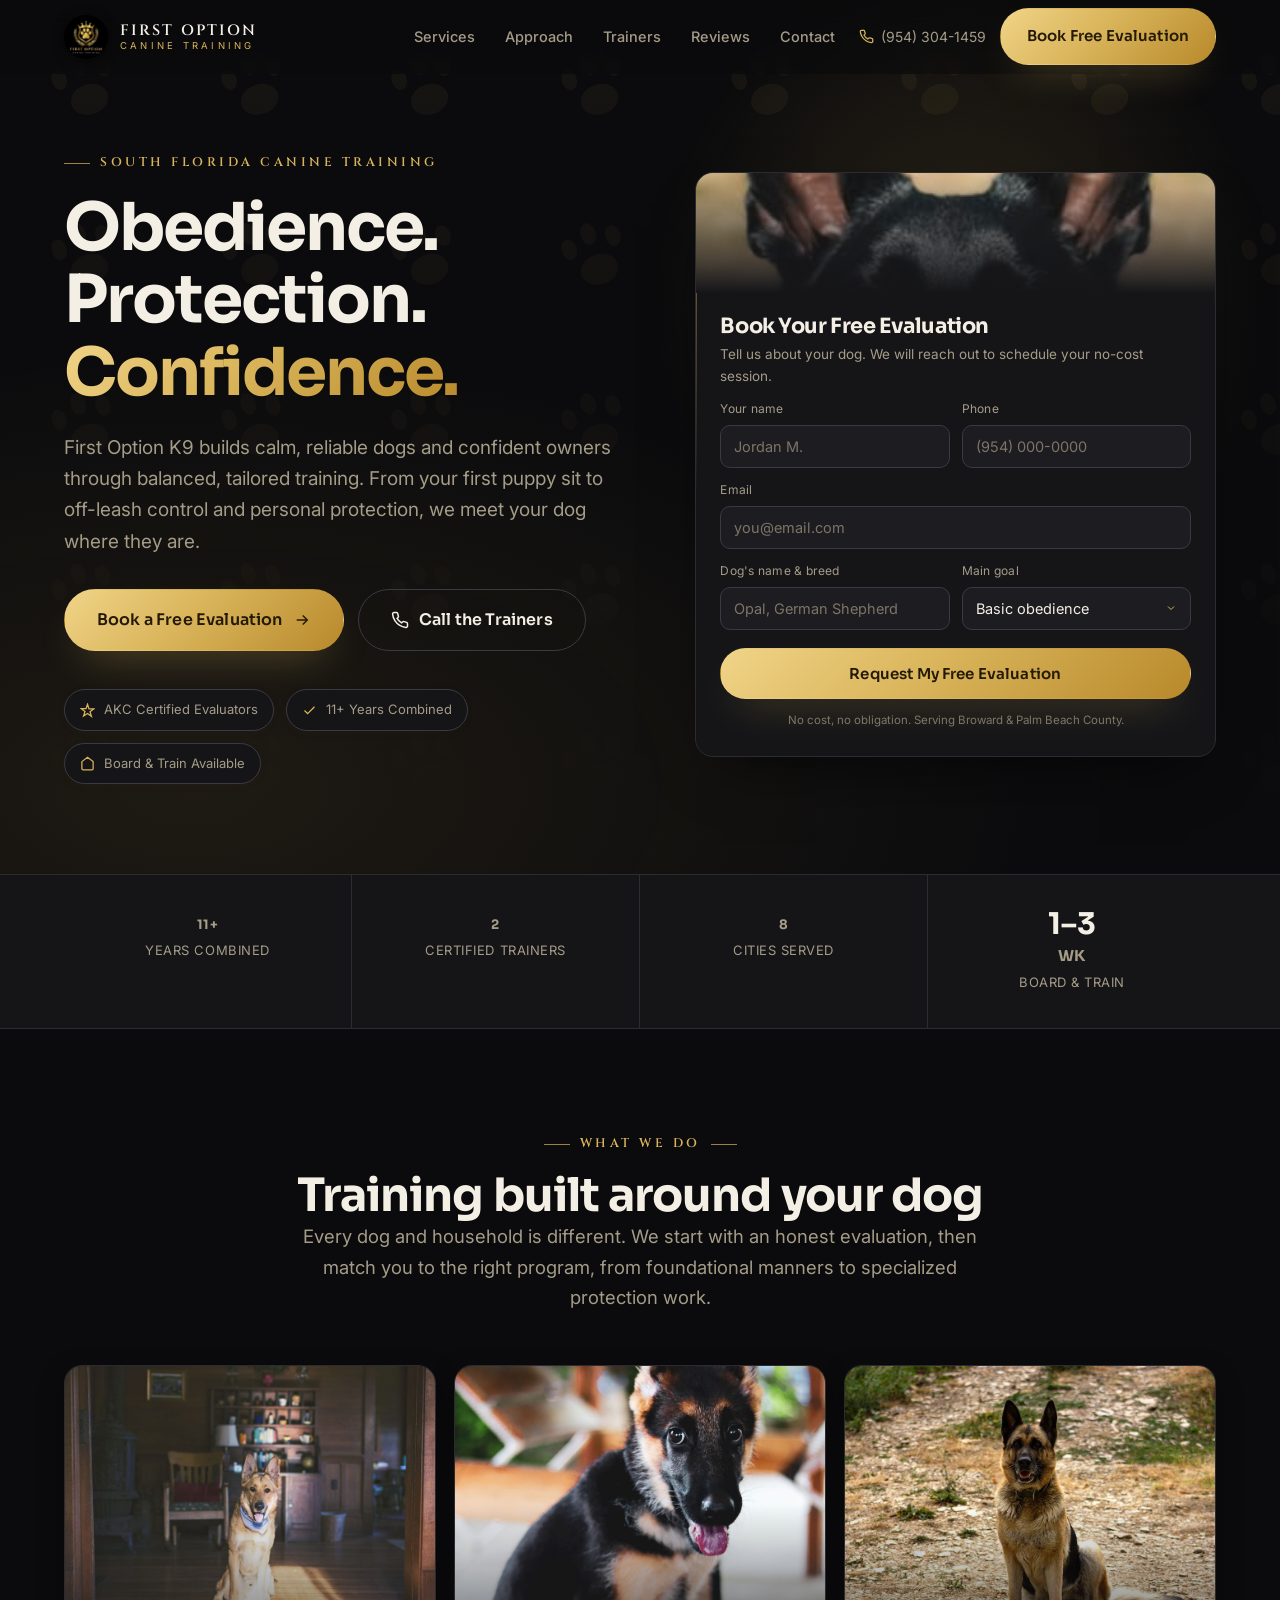
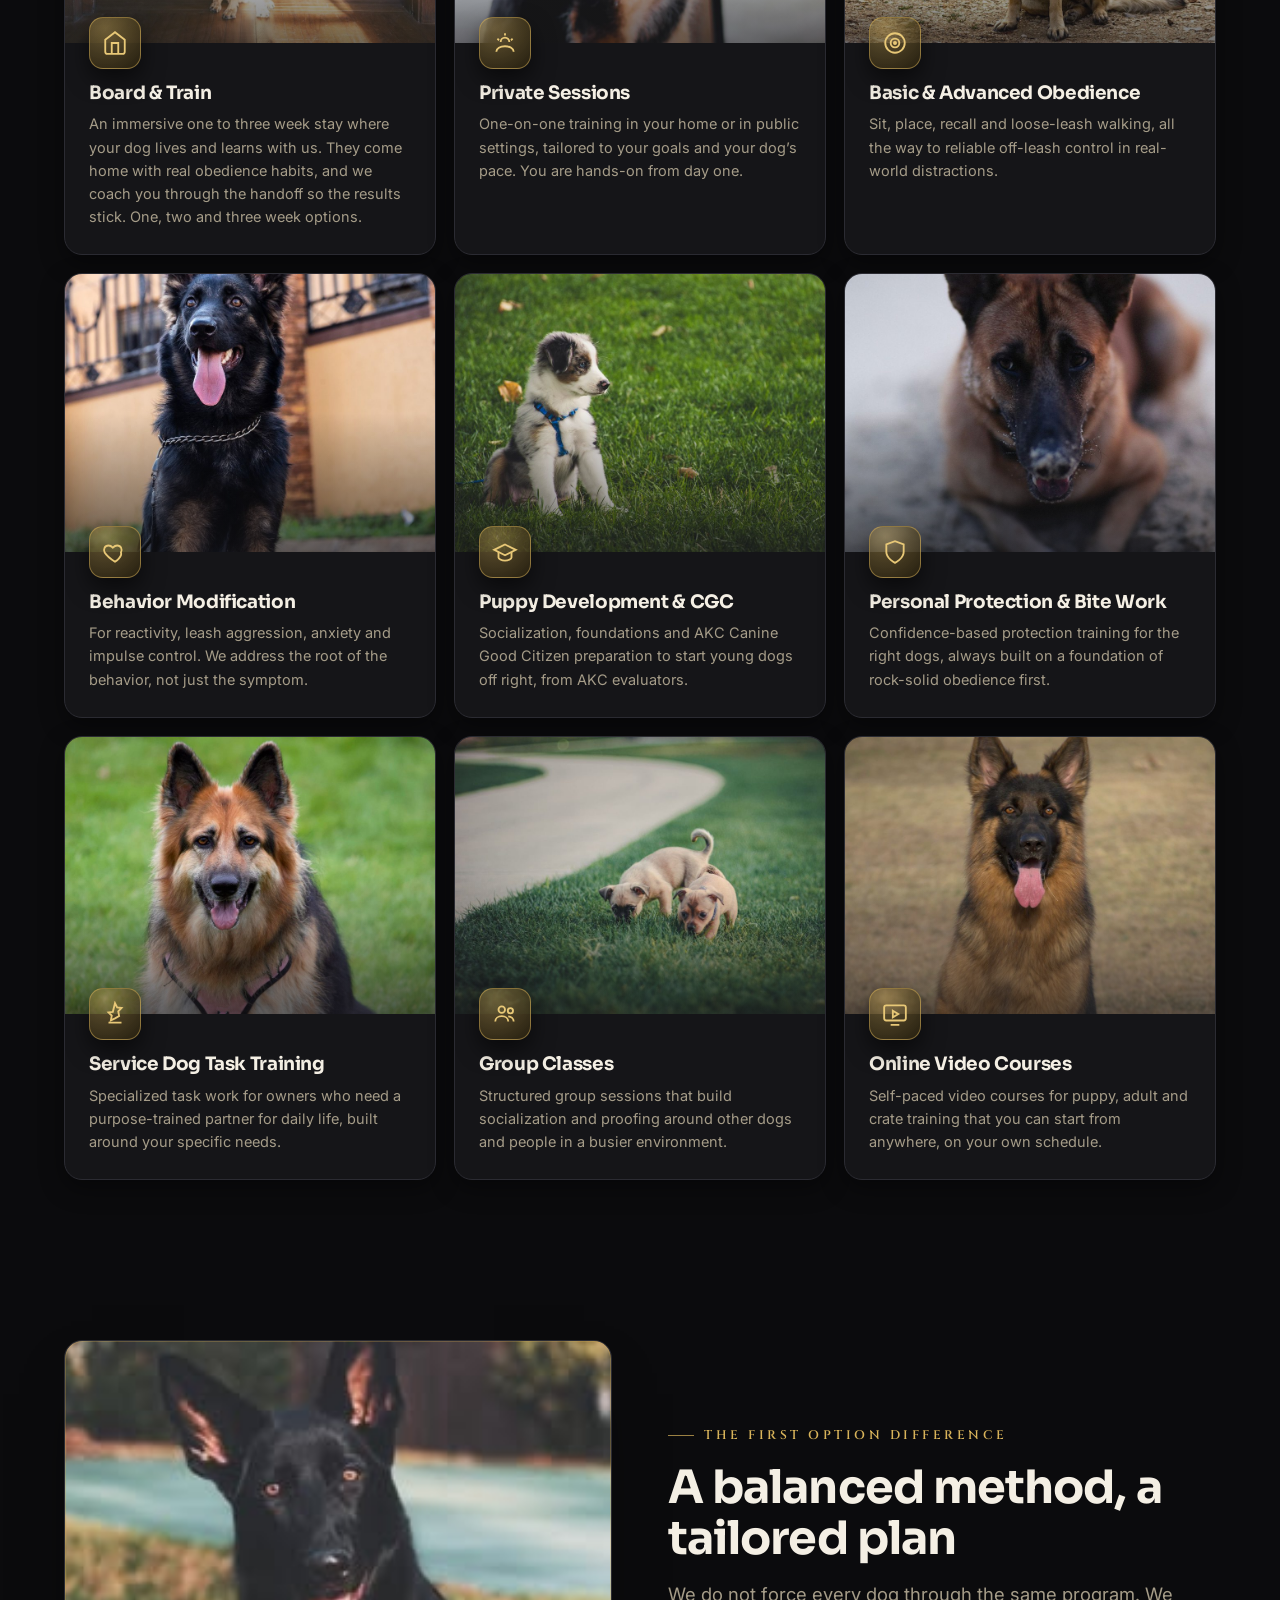
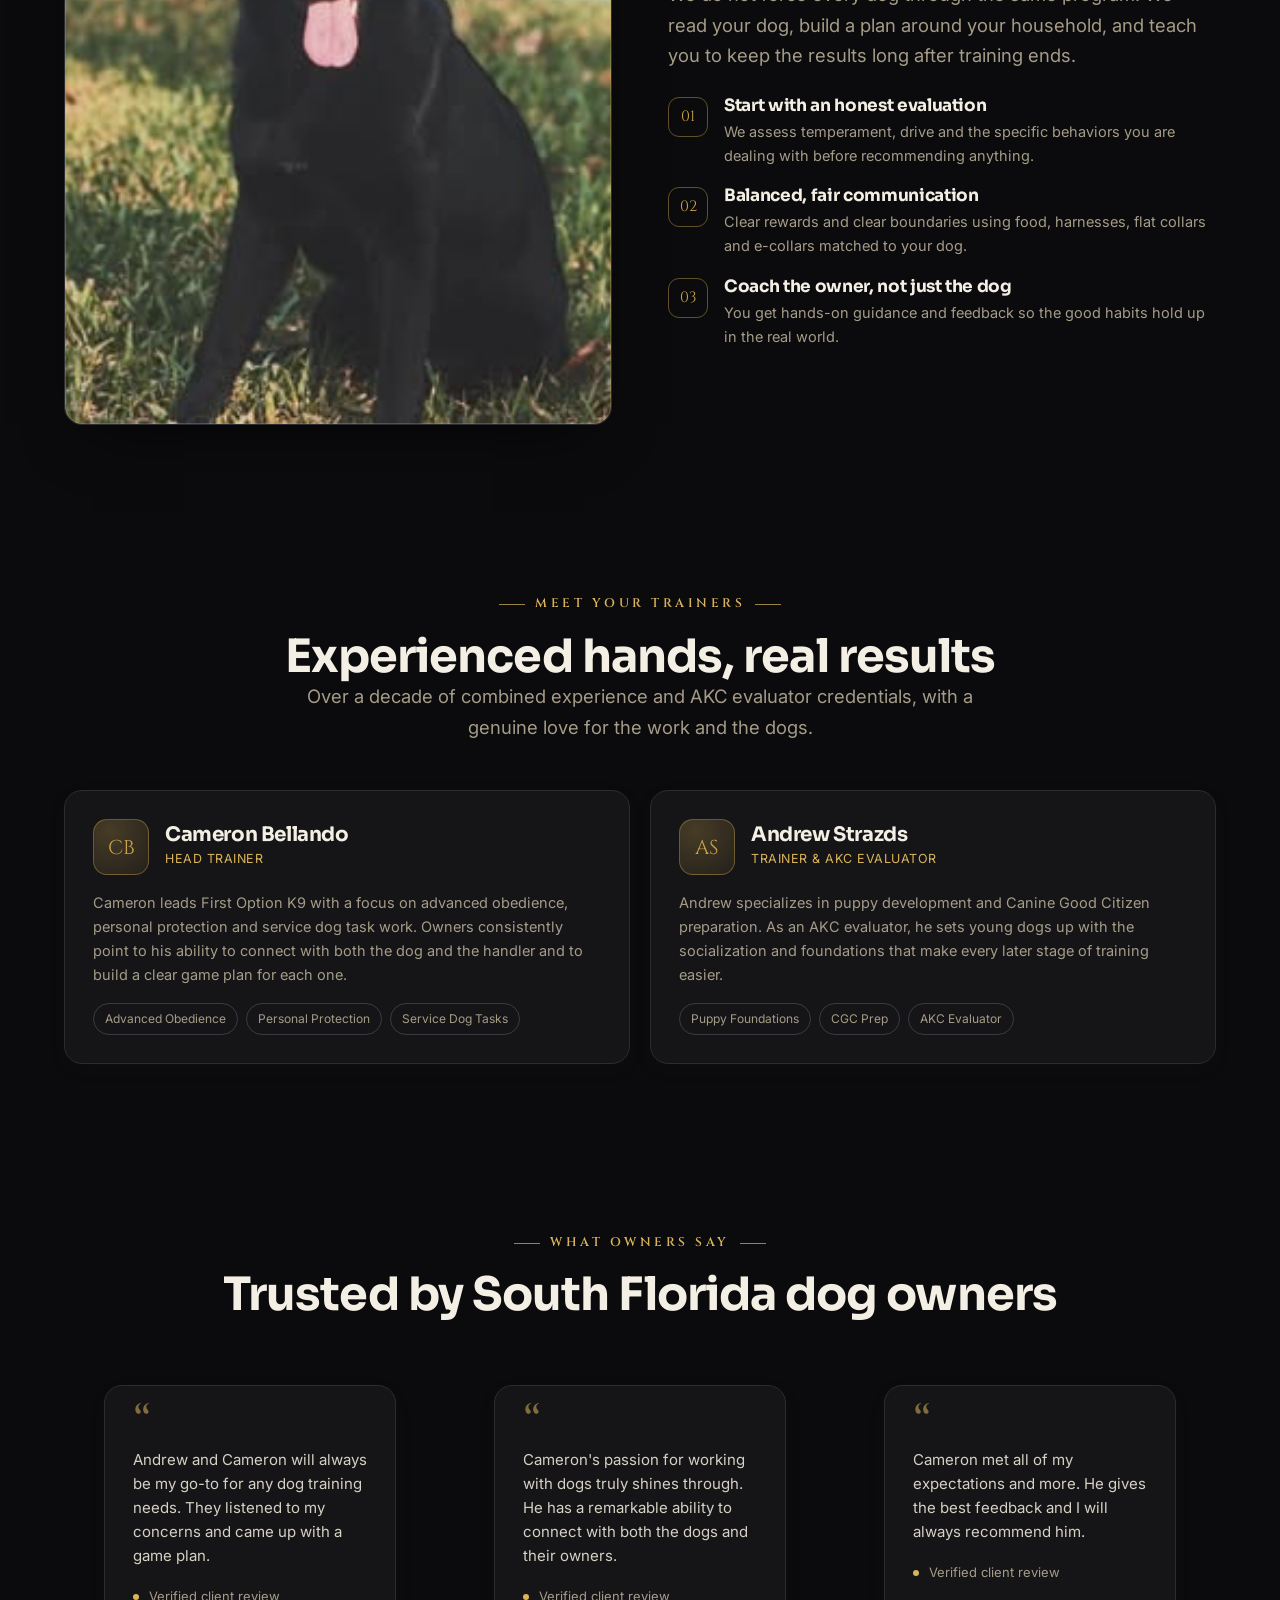
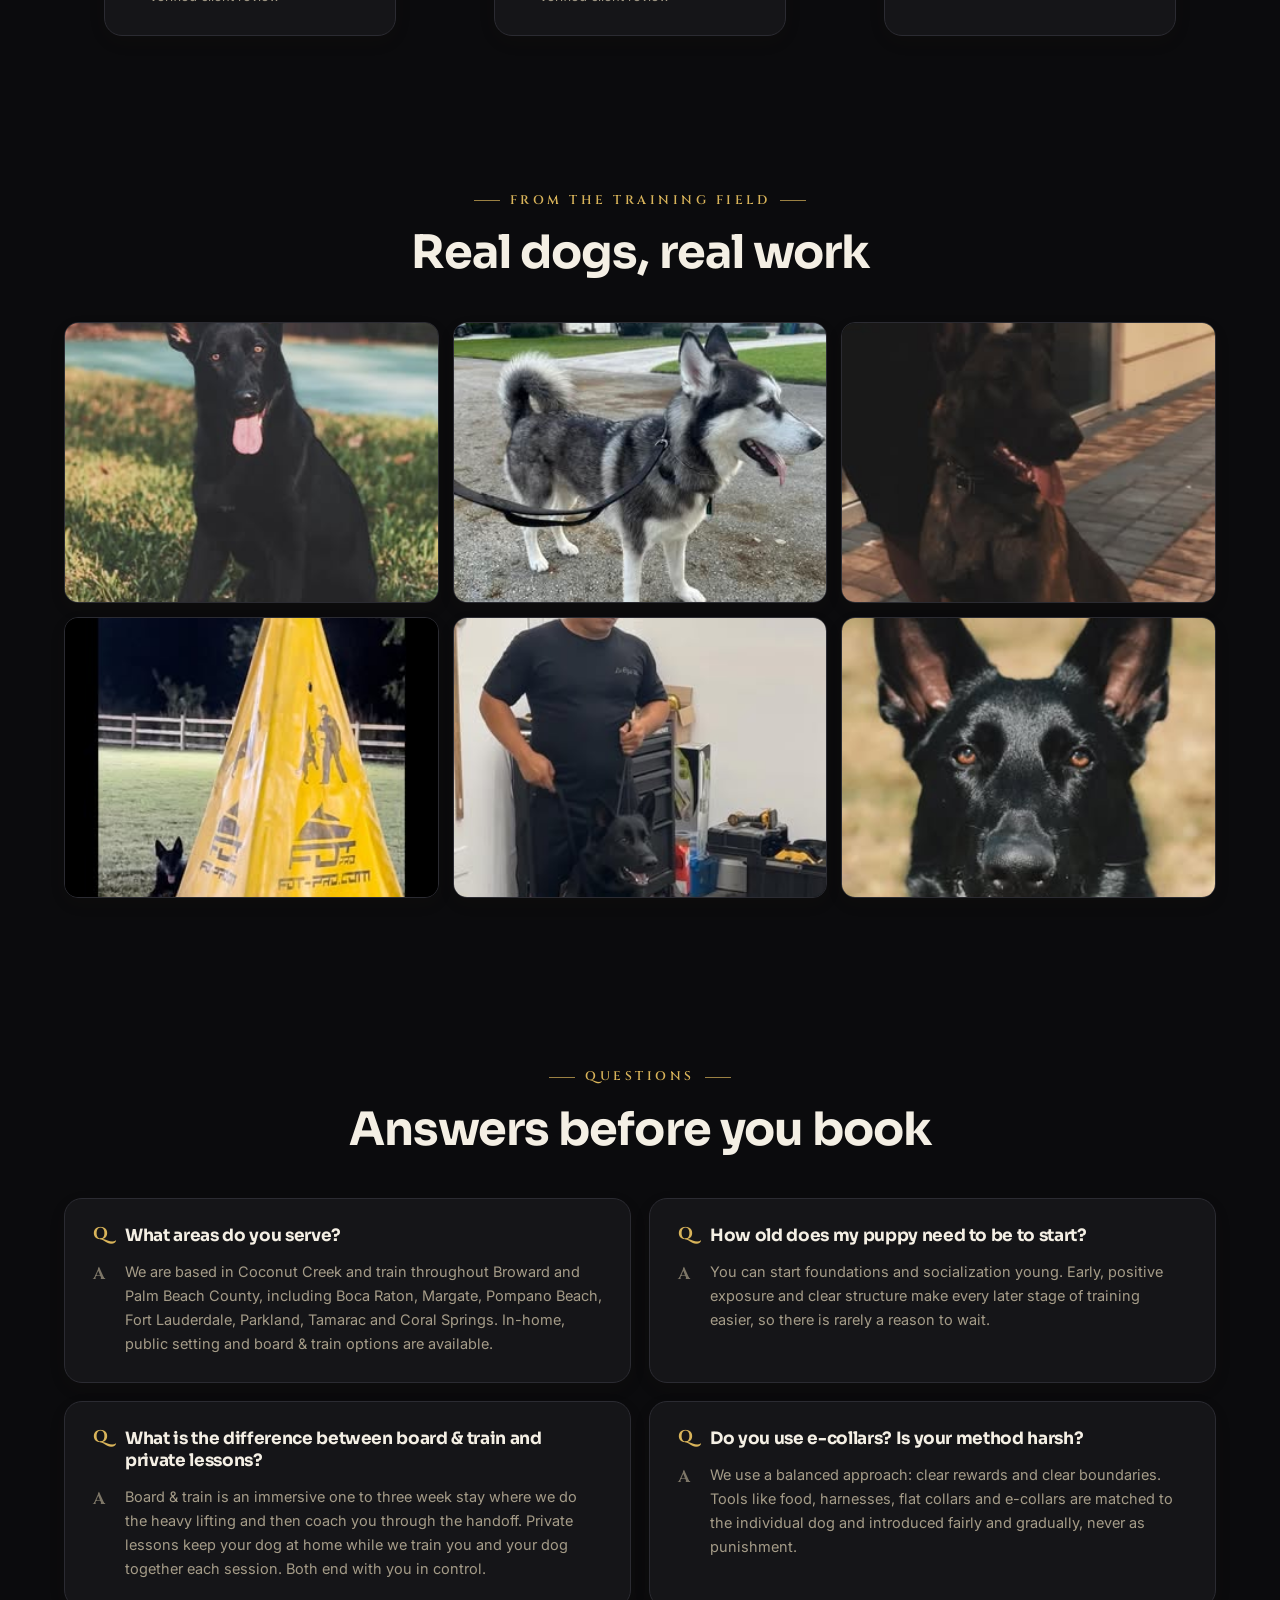
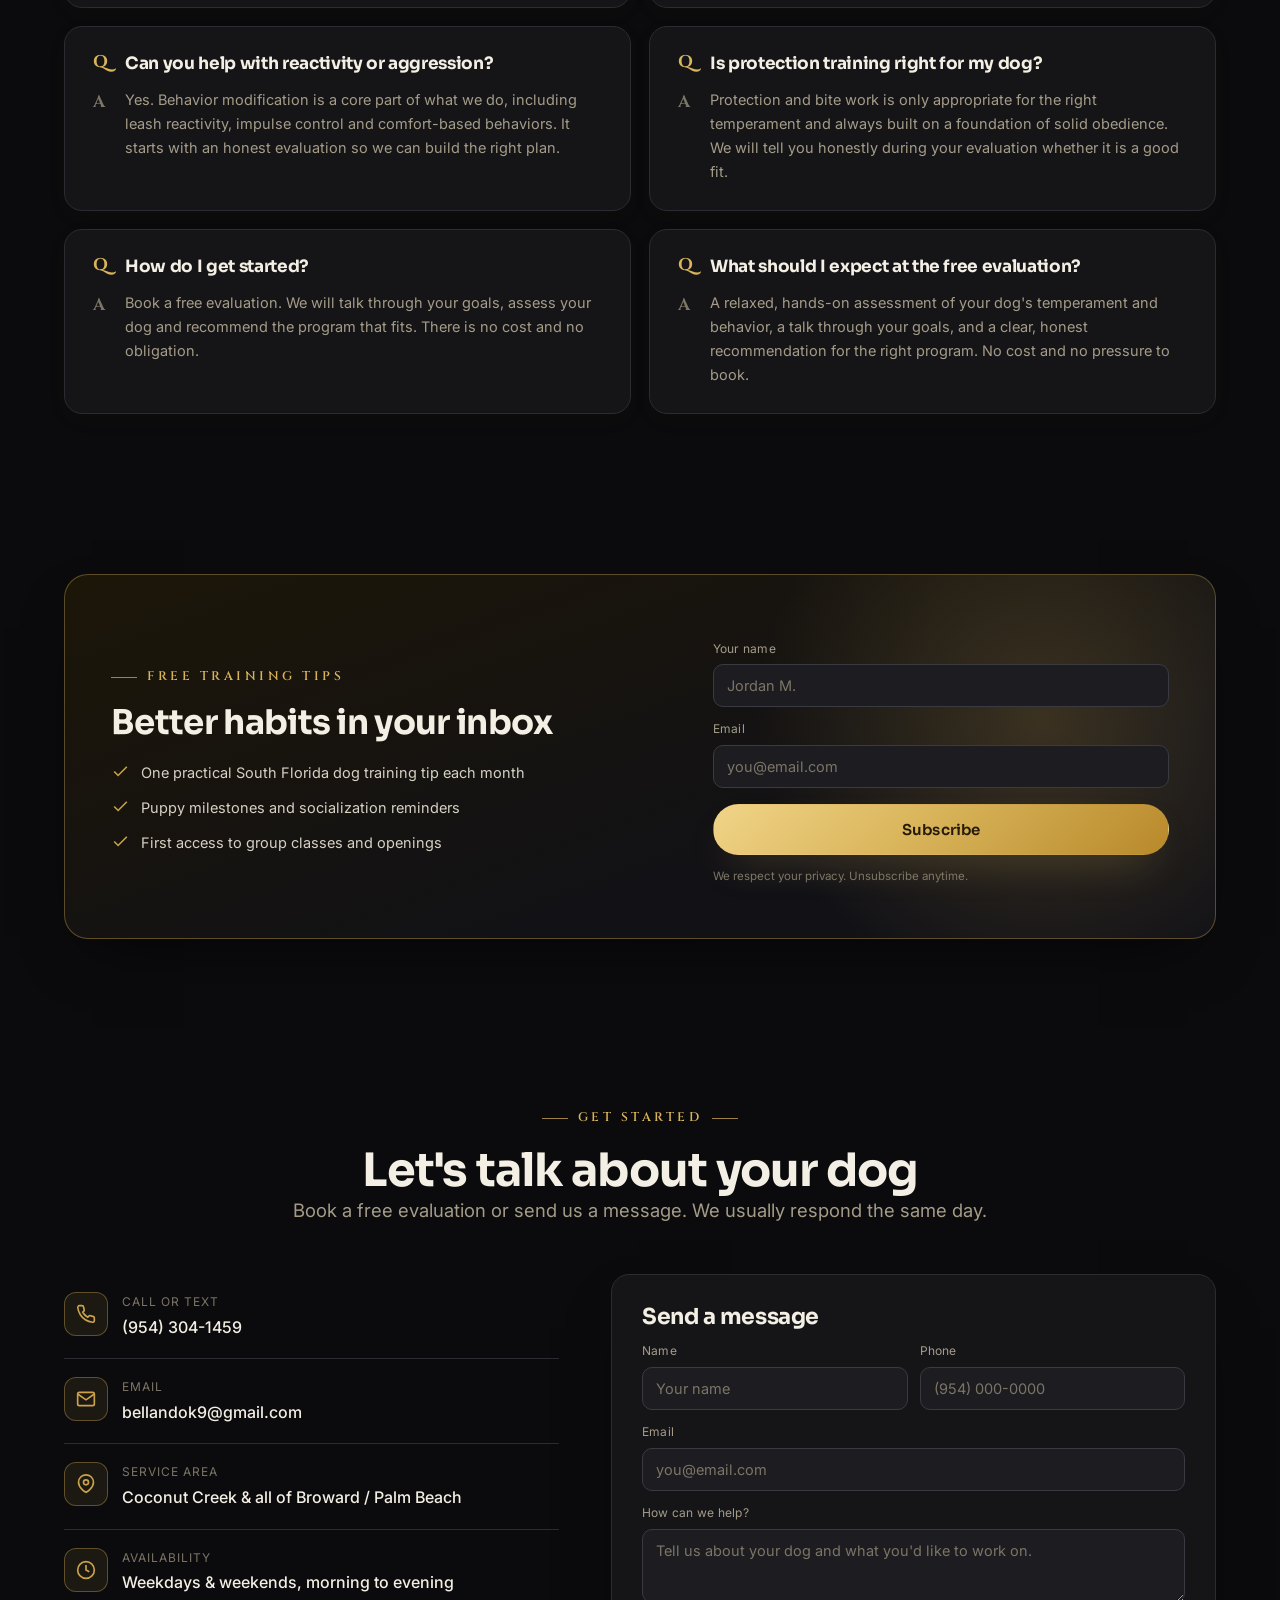
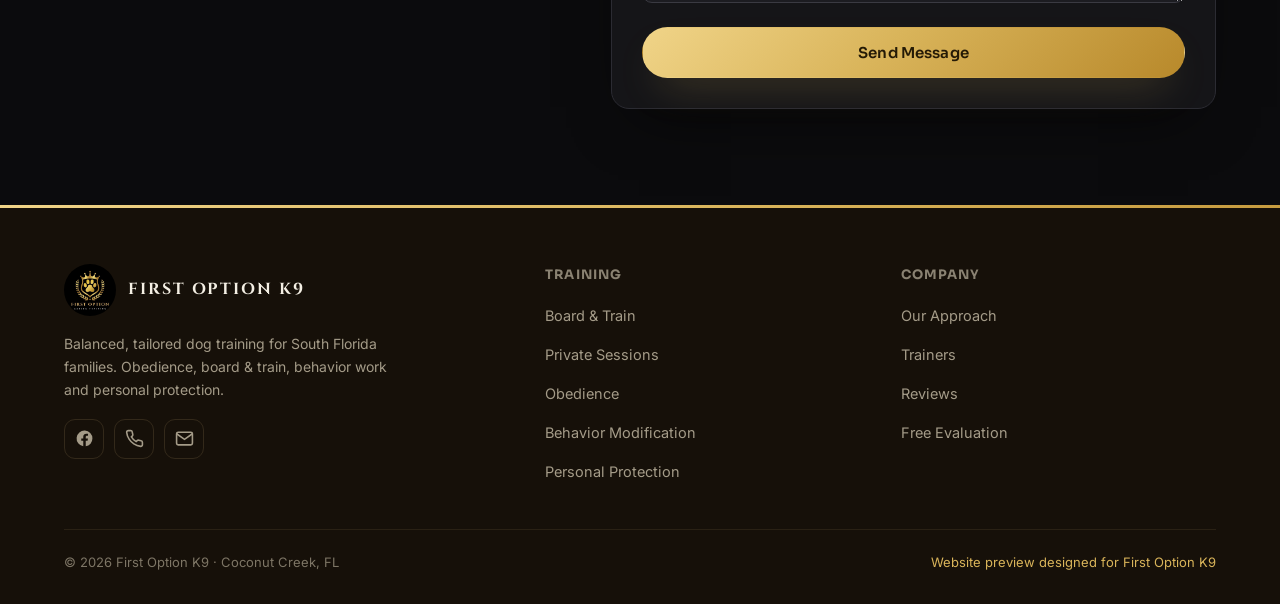
==== commit 80d6da89: "Use dog-only service photos" ====
--- a/index.html
+++ b/index.html
@@ -141,7 +141,7 @@
 
     <div class="svc-grid" data-stagger>
       <article class="svc-item">
-        <div class="svc-item__photo"><img src="images/svc-boardtrain.jpg" alt="A German Shepherd holding a calm down-stay outdoors"></div>
+        <div class="svc-item__photo"><img src="images/svc-boardtrain.jpg" alt="A trained dog waiting calmly indoors"></div>
         <div class="svc-item__body">
           <div class="svc-item__ico"><svg viewBox="0 0 24 24" fill="none" stroke="currentColor"><path d="M3 9l9-7 9 7v11a2 2 0 0 1-2 2H5a2 2 0 0 1-2-2z"/><polyline points="9 22 9 12 15 12 15 22"/></svg></div>
           <h3>Board &amp; Train</h3>
@@ -150,7 +150,7 @@
       </article>
 
       <article class="svc-item">
-        <div class="svc-item__photo"><img src="images/svc-private.jpg" alt="A trainer working one-on-one with a dog at home"></div>
+        <div class="svc-item__photo"><img src="images/svc-private.jpg" alt="A young German Shepherd focused during a training session"></div>
         <div class="svc-item__body">
           <div class="svc-item__ico"><svg viewBox="0 0 24 24" fill="none" stroke="currentColor"><path d="M16 11a4 4 0 1 0-8 0"/><path d="M12 3v2M5 8l1.5 1.5M19 8l-1.5 1.5"/><path d="M4 20c0-3 3.5-5 8-5s8 2 8 5"/></svg></div>
           <h3>Private Sessions</h3>
@@ -159,7 +159,7 @@
       </article>
 
       <article class="svc-item">
-        <div class="svc-item__photo"><img src="images/svc-obedience.jpg" alt="A dog holding a focused sit for its handler"></div>
+        <div class="svc-item__photo"><img src="images/svc-obedience.jpg" alt="A German Shepherd holding a steady sit outdoors"></div>
         <div class="svc-item__body">
           <div class="svc-item__ico"><svg viewBox="0 0 24 24" fill="none" stroke="currentColor"><circle cx="12" cy="12" r="9"/><circle cx="12" cy="12" r="4"/><circle cx="12" cy="12" r="1" fill="currentColor"/></svg></div>
           <h3>Basic &amp; Advanced Obedience</h3>
@@ -168,7 +168,7 @@
       </article>
 
       <article class="svc-item">
-        <div class="svc-item__photo"><img src="images/svc-behavior.jpg" alt="A handler using a clear hand signal with a calm dog"></div>
+        <div class="svc-item__photo"><img src="images/svc-behavior.jpg" alt="A calm black and tan German Shepherd on a training collar"></div>
         <div class="svc-item__body">
           <div class="svc-item__ico"><svg viewBox="0 0 24 24" fill="none" stroke="currentColor"><path d="M12 21s-7-4.35-9.5-8.5C.9 9.5 2.5 6 6 6c2 0 3 1 4 2 1-1 2-2 4-2 3.5 0 5.1 3.5 3.5 6.5C19 16.65 12 21 12 21z"/></svg></div>
           <h3>Behavior Modification</h3>
@@ -177,7 +177,7 @@
       </article>
 
       <article class="svc-item">
-        <div class="svc-item__photo"><img src="images/svc-puppy.jpg" alt="A trainer socializing young dogs outdoors"></div>
+        <div class="svc-item__photo"><img src="images/svc-puppy.jpg" alt="A puppy sitting on cue in the grass"></div>
         <div class="svc-item__body">
           <div class="svc-item__ico"><svg viewBox="0 0 24 24" fill="none" stroke="currentColor"><path d="M22 10L12 5 2 10l10 5 10-5z"/><path d="M6 12v5c0 1 2.5 3 6 3s6-2 6-3v-5"/></svg></div>
           <h3>Puppy Development &amp; CGC</h3>
@@ -186,7 +186,7 @@
       </article>
 
       <article class="svc-item">
-        <div class="svc-item__photo"><img src="images/svc-protection.jpg" alt="A working dog training on a protection bite sleeve"></div>
+        <div class="svc-item__photo"><img src="images/svc-protection.jpg" alt="An intense, focused Belgian Malinois working dog"></div>
         <div class="svc-item__body">
           <div class="svc-item__ico"><svg viewBox="0 0 24 24" fill="none" stroke="currentColor"><path d="M12 22s8-4 8-10V5l-8-3-8 3v7c0 6 8 10 8 10z"/></svg></div>
           <h3>Personal Protection &amp; Bite Work</h3>
@@ -195,7 +195,7 @@
       </article>
 
       <article class="svc-item">
-        <div class="svc-item__photo"><img src="images/svc-service.jpg" alt="An attentive German Shepherd focused on its handler"></div>
+        <div class="svc-item__photo"><img src="images/svc-service.jpg" alt="An attentive German Shepherd in a training harness"></div>
         <div class="svc-item__body">
           <div class="svc-item__ico"><svg viewBox="0 0 24 24" fill="none" stroke="currentColor"><path d="M12 2l2 4 4 .5-3 3 .8 4.4L12 16l-3.8 1.9L9 13.5l-3-3L10 10z"/><path d="M6 20h12"/></svg></div>
           <h3>Service Dog Task Training</h3>
@@ -204,7 +204,7 @@
       </article>
 
       <article class="svc-item">
-        <div class="svc-item__photo"><img src="images/svc-group.jpg" alt="Two handlers working their dogs together in a group session"></div>
+        <div class="svc-item__photo"><img src="images/svc-group.jpg" alt="Two young dogs working together outdoors"></div>
         <div class="svc-item__body">
           <div class="svc-item__ico"><svg viewBox="0 0 24 24" fill="none" stroke="currentColor"><circle cx="9" cy="8" r="3"/><circle cx="17" cy="9" r="2.4"/><path d="M3 19c0-3 2.7-5 6-5s6 2 6 5"/><path d="M15 14.2c2.7.2 5 2 5 4.8"/></svg></div>
           <h3>Group Classes</h3>
@@ -213,7 +213,7 @@
       </article>
 
       <article class="svc-item">
-        <div class="svc-item__photo"><img src="images/svc-online.jpg" alt="A dog watching its handler closely during a training rep"></div>
+        <div class="svc-item__photo"><img src="images/svc-online.jpg" alt="A German Shepherd holding focus during a training rep"></div>
         <div class="svc-item__body">
           <div class="svc-item__ico"><svg viewBox="0 0 24 24" fill="none" stroke="currentColor"><rect x="2" y="4" width="20" height="14" rx="2"/><path d="M10 9l5 3-5 3V9z"/><path d="M8 22h8"/></svg></div>
           <h3>Online Video Courses</h3>
